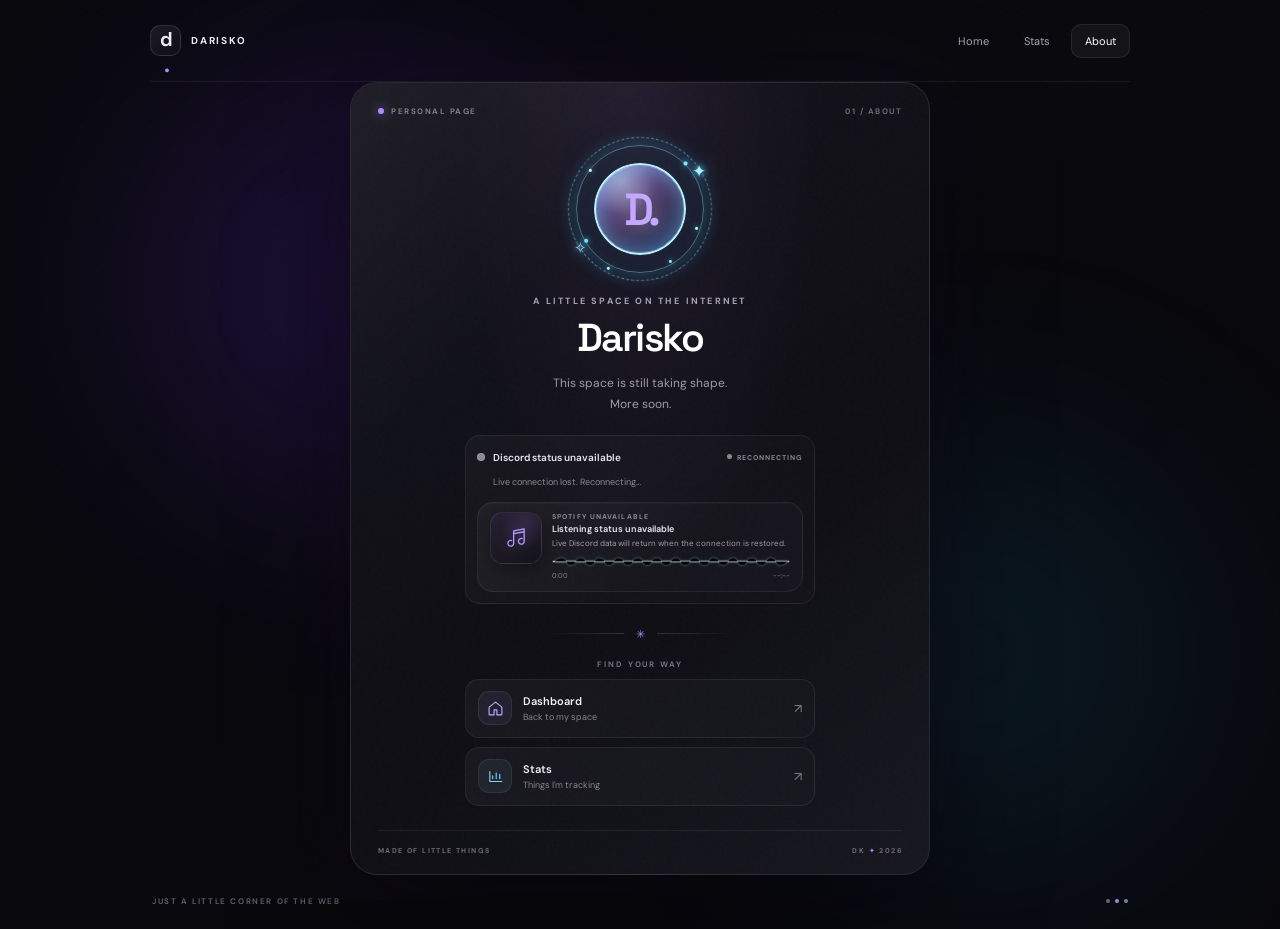
==== about.html @ c074e168 "Restyle Spotify player card" ====
<!doctype html>
<html lang="en">
  <head>
    <meta charset="UTF-8" />
    <meta name="viewport" content="width=device-width, initial-scale=1.0" />
    <meta name="theme-color" content="#09090d" />
    <meta name="description" content="A personal page for Darisko." />
    <title>About — Darisko</title>
    <link rel="preconnect" href="https://fonts.googleapis.com" />
    <link rel="preconnect" href="https://fonts.gstatic.com" crossorigin />
    <link href="https://fonts.googleapis.com/css2?family=DM+Sans:wght@400;500;600;700&family=Space+Grotesk:wght@400;500;600;700&display=swap" rel="stylesheet" />
    <link rel="stylesheet" href="about.css" />
    <script src="discord.js" defer></script>
  </head>
  <body class="about-body">
    <div class="ambient ambient-violet" aria-hidden="true"></div>
    <div class="ambient ambient-blue" aria-hidden="true"></div>
    <main class="profile-page">
      <header class="profile-nav">
        <a class="profile-brand" href="index.html" aria-label="Darisko home"><span class="brand-glyph">d<span>.</span></span><span>DARISKO</span></a>
        <nav aria-label="Main navigation">
          <a href="index.html">Home</a>
          <a href="stats.html">Stats</a>
          <a class="current" href="about.html" aria-current="page">About</a>
        </nav>
      </header>

      <section class="profile-card" aria-labelledby="profileName">
        <div class="card-grain" aria-hidden="true"></div>
        <div class="profile-orbit orbit-one" aria-hidden="true"></div>
        <div class="profile-orbit orbit-two" aria-hidden="true"></div>
        <div class="profile-topline"><span class="profile-label"><i></i> PERSONAL PAGE</span><span class="profile-index">01 / ABOUT</span></div>
        <div class="profile-center">
          <div class="avatar-wrap"><div class="avatar-halo" aria-hidden="true"></div><svg class="music-squiggle" id="musicSquiggle" viewBox="0 0 180 180" aria-hidden="true"><defs><linearGradient id="musicWaveGradient" x1="0" y1="0" x2="1" y2="1"><stop offset="0" stop-color="#91f6ff"/><stop offset=".48" stop-color="#c19aff"/><stop offset="1" stop-color="#7ce8ff"/></linearGradient></defs><path id="musicSquigglePath"/><text class="music-orbit-star" x="90" y="8" text-anchor="middle">✦</text></svg><div class="avatar" id="profileAvatar" role="img" aria-label="Darisko profile picture"><img class="avatar-image" id="discordAvatar" alt="" hidden /><span class="avatar-fallback" id="avatarFallback" aria-hidden="true">D<span>.</span></span></div><span class="avatar-star star-a" aria-hidden="true">✦</span><span class="avatar-star star-b" aria-hidden="true">✧</span></div>
          <p class="profile-kicker">A LITTLE SPACE ON THE INTERNET</p>
          <h1 id="profileName">Darisko</h1>
          <p class="profile-bio">This space is still taking shape.<br />More soon.</p>
          <section class="discord-presence" id="discordPresence" data-state="loading" aria-label="Discord presence" aria-busy="true">
            <div class="presence-heading">
              <span class="presence-state-dot" aria-hidden="true"></span>
              <span class="presence-status" id="discordStatus">Connecting to Discord</span>
              <span class="presence-live" id="discordLive">CONNECTING</span>
            </div>
            <p class="presence-hint"><span id="discordHint">Checking live presence</span> <a id="lanyardJoin" href="https://discord.gg/lanyard" target="_blank" rel="noopener noreferrer" hidden>Join Lanyard</a></p>
            <div class="activity-row" id="activityRow" hidden>
              <span class="activity-icon" aria-hidden="true"><svg viewBox="0 0 24 24"><path d="M8 5v14l11-7Z"/></svg></span>
              <span class="activity-copy"><small id="activityLabel">ACTIVITY</small><strong id="activityName"></strong><span id="activityDetails"></span></span>
            </div>
            <div class="spotify-row" id="spotifyRow" data-state="idle" aria-label="Spotify player" aria-live="polite">
              <div class="spotify-artwork">
                <img class="spotify-art" id="spotifyArt" alt="" hidden />
                <span class="spotify-art-placeholder" id="spotifyPlaceholder" aria-hidden="true"><svg viewBox="0 0 24 24"><path d="M9 18V5l11-2v13M9 18a3 3 0 1 1-2-2.83M20 16a3 3 0 1 1-2-2.83M9 8l11-2"/></svg></span>
              </div>
              <span class="spotify-copy"><small id="spotifyEyebrow">SPOTIFY</small><strong id="spotifySong">Nothing playing</strong><span id="spotifyArtist">Your current track will appear here.</span><span class="spotify-progress" id="spotifyProgress" hidden><svg class="spotify-wave" id="spotifyProgressTrack" viewBox="0 0 300 14" preserveAspectRatio="none" role="progressbar" aria-label="Spotify track progress" aria-valuemin="0" aria-valuemax="100" aria-valuenow="0"><path class="wave-track" d="M1 7H299"/><path class="wave-fill" id="spotifyProgressFill" pathLength="100" d="M1 7 C6 7 6 3.4 12 3.4 S18 10.6 24 10.6 S30 3.4 36 3.4 S42 10.6 48 10.6 S54 3.4 60 3.4 S66 10.6 72 10.6 S78 3.4 84 3.4 S90 10.6 96 10.6 S102 3.4 108 3.4 S114 10.6 120 10.6 S126 3.4 132 3.4 S138 10.6 144 10.6 S150 3.4 156 3.4 S162 10.6 168 10.6 S174 3.4 180 3.4 S186 10.6 192 10.6 S198 3.4 204 3.4 S210 10.6 216 10.6 S222 3.4 228 3.4 S234 10.6 240 10.6 S246 3.4 252 3.4 S258 10.6 264 10.6 S270 3.4 276 3.4 S282 10.6 288 10.6 S294 7 299 7"/></svg><span class="spotify-times"><span id="spotifyElapsed">0:00</span><span id="spotifyDuration">--:--</span></span></span></span>
              <a class="spotify-open" id="spotifyOpen" href="https://open.spotify.com" target="_blank" rel="noopener noreferrer" hidden><span>Open in Spotify</span><b aria-hidden="true">↗</b></a>
            </div>
          </section>
          <div class="profile-divider"><span></span><i>✳</i><span></span></div>
          <p class="links-label">FIND YOUR WAY</p>
          <div class="profile-links">
            <a class="profile-link" href="index.html"><span class="link-icon home-link-icon" aria-hidden="true"><svg viewBox="0 0 24 24"><path d="m3 10 9-7 9 7v10a1 1 0 0 1-1 1h-6v-7h-4v7H4a1 1 0 0 1-1-1Z"/></svg></span><span><strong>Dashboard</strong><small>Back to my space</small></span><b aria-hidden="true">↗</b></a>
            <a class="profile-link" href="stats.html"><span class="link-icon stats-link-icon" aria-hidden="true"><svg viewBox="0 0 24 24"><path d="M4 19V5m0 14h17M8 15v-4m5 4V7m5 8V9"/></svg></span><span><strong>Stats</strong><small>Things I'm tracking</small></span><b aria-hidden="true">↗</b></a>
          </div>
        </div>
        <div class="profile-bottomline"><span>MADE OF LITTLE THINGS</span><span>DK <i>✦</i> 2026</span></div>
      </section>

      <footer class="profile-footer"><span>JUST A LITTLE CORNER OF THE WEB</span><span class="footer-dots"><i></i><i></i><i></i></span></footer>
    </main>
  </body>
</html>
---- about.css ----
:root{font-family:"DM Sans",sans-serif;color:#f4f2f8;background:#09090d;font-synthesis:none;text-rendering:optimizeLegibility;--muted:#9994a4;--line:#ffffff17;--violet:#a98aff;--blue:#73c5ff}
*{box-sizing:border-box}html{min-width:320px;min-height:100%;scroll-behavior:smooth}body{min-height:100vh;margin:0;overflow-x:hidden;background:#09090d;color:#f4f2f8;-webkit-font-smoothing:antialiased}body:before{position:fixed;inset:0;z-index:0;background-image:radial-gradient(#ffffff0c .7px,transparent .7px);background-size:23px 23px;content:"";pointer-events:none;mask-image:linear-gradient(to bottom,#000 0%,#0009 55%,transparent 100%)}body:after{position:fixed;inset:0;z-index:0;background:linear-gradient(120deg,transparent 15%,#ffffff03 50%,transparent 85%);content:"";pointer-events:none}a{color:inherit;text-decoration:none}a:focus-visible{outline:2px solid #b79cff;outline-offset:4px;border-radius:9px}.ambient{position:fixed;z-index:0;width:440px;height:440px;border-radius:50%;filter:blur(115px);opacity:.18;pointer-events:none}.ambient-violet{top:7%;left:calc(50% - 500px);background:#7a3aff}.ambient-blue{right:calc(50% - 560px);bottom:3%;background:#1b82b6;opacity:.13}.profile-page{position:relative;z-index:1;width:min(100% - 44px,980px);min-height:100vh;margin:0 auto;display:flex;flex-direction:column}.profile-nav{height:82px;display:flex;align-items:center;justify-content:space-between;border-bottom:1px solid #ffffff10}.profile-brand{display:flex;align-items:center;gap:10px;color:#eceaf2;font-size:10px;font-weight:700;letter-spacing:1.8px}.brand-glyph{display:grid;place-items:center;width:31px;height:31px;border:1px solid #ffffff20;border-radius:10px;background:linear-gradient(145deg,#ffffff14,#ffffff04);font:700 20px "Space Grotesk",sans-serif;letter-spacing:-2px}.brand-glyph span{color:#b28bff}.profile-nav nav{display:flex;align-items:center;gap:7px}.profile-nav nav a{padding:9px 13px;border:1px solid transparent;border-radius:10px;color:#aaa5b2;font-size:11px;transition:color .18s,background .18s,border-color .18s}.profile-nav nav a:hover{color:white;background:#ffffff0a}.profile-nav nav a.current{border-color:#ffffff15;background:#ffffff0b;color:#fff}.profile-card{position:relative;isolation:isolate;width:min(100%,580px);min-height:636px;margin:auto;padding:23px 27px 19px;overflow:hidden;border:1px solid #ffffff1c;border-radius:27px;background:radial-gradient(ellipse at 50% 5%,#6b4b9727,transparent 43%),linear-gradient(145deg,#14131bfa,#0e0e14f7 58%,#12131afa);box-shadow:0 30px 110px #0009,0 0 90px #653c971b;backdrop-filter:blur(18px)}.profile-card:before{position:absolute;z-index:-1;inset:0;border-radius:inherit;background:linear-gradient(135deg,#ffffff0c,transparent 28%,transparent 65%,#ffffff05);content:"";pointer-events:none}.card-grain{position:absolute;z-index:-1;inset:0;opacity:.09;background-image:url("data:image/svg+xml,%3Csvg viewBox='0 0 180 180' xmlns='http://www.w3.org/2000/svg'%3E%3Cfilter id='n'%3E%3CfeTurbulence type='fractalNoise' baseFrequency='.9' numOctaves='3' stitchTiles='stitch'/%3E%3C/filter%3E%3Crect width='100%25' height='100%25' filter='url(%23n)' opacity='.27'/%3E%3C/svg%3E");pointer-events:none}.profile-topline,.profile-bottomline{display:flex;align-items:center;justify-content:space-between;color:#827d8a;font-size:8px;font-weight:700;letter-spacing:1.5px}.profile-label{display:flex;align-items:center;gap:7px}.profile-label i{width:6px;height:6px;border-radius:50%;background:#ad8bff;box-shadow:0 0 12px #a47cff}.profile-index{color:#6d6875}.profile-center{position:relative;z-index:1;width:min(100%,350px);margin:32px auto 24px;text-align:center}.avatar-wrap{position:relative;width:122px;height:122px;margin:0 auto 25px;display:grid;place-items:center}.avatar-halo{position:absolute;inset:0;border:1px solid #ad8bff32;border-radius:39px;transform:rotate(45deg);box-shadow:0 0 38px #9b66ff22,inset 0 0 24px #9b66ff12;animation:halo-turn 24s linear infinite}.avatar{position:relative;display:grid;place-items:center;width:92px;height:92px;border:1px solid #ffffff2a;border-radius:30px;background:radial-gradient(circle at 28% 20%,#ffffff31,transparent 33%),linear-gradient(145deg,#8763bf,#45375f 57%,#1a354b);box-shadow:0 15px 42px #0008,inset 0 1px 0 #ffffff38;font:600 45px "Space Grotesk",sans-serif;letter-spacing:-5px;text-shadow:0 2px 22px #ffffff50;transform:rotate(-3deg)}.avatar span{color:#c4a8ff}.avatar-star{position:absolute;color:#c5a8ff;text-shadow:0 0 13px #aa80ff;animation:float 4s ease-in-out infinite}.star-a{top:15px;right:-8px;font-size:17px}.star-b{bottom:14px;left:-5px;color:#80cfff;font-size:15px;animation-delay:-2s}.profile-kicker{margin:0 0 9px;color:#aaa2b6;font-size:9px;font-weight:700;letter-spacing:2.2px}.profile-center h1{margin:0;color:#fff;font:600 39px/1.15 "Space Grotesk",sans-serif;letter-spacing:-1.8px}.profile-bio{margin:12px 0 0;color:#9f99a8;font-size:12px;line-height:1.8}.profile-divider{display:flex;align-items:center;justify-content:center;gap:12px;margin:23px 0 18px;color:#ad8aff}.profile-divider span{width:77px;height:1px;background:linear-gradient(90deg,transparent,#ffffff25)}.profile-divider span:last-child{transform:rotate(180deg)}.profile-divider i{font-size:11px;font-style:normal}.links-label{margin:0 0 10px;color:#77717e;font-size:8px;font-weight:700;letter-spacing:1.9px}.profile-links{display:grid;gap:9px;text-align:left}.profile-link{min-height:59px;display:flex;align-items:center;gap:11px;padding:9px 12px;border:1px solid #ffffff12;border-radius:14px;background:linear-gradient(100deg,#ffffff0a,#ffffff04);transition:transform .18s,border-color .18s,background .18s}.profile-link:hover{transform:translateY(-2px);border-color:#b898ff50;background:linear-gradient(100deg,#a178ff17,#7ac5ff0b)}.link-icon{display:grid;place-items:center;width:34px;height:34px;border:1px solid #ffffff12;border-radius:11px;background:#a688fa14;color:#c3a9ff}.link-icon svg{width:17px;height:17px;fill:none;stroke:currentColor;stroke-width:1.6;stroke-linecap:round;stroke-linejoin:round}.stats-link-icon{background:#80caff12;color:#8bd0ff}.profile-link>span:nth-child(2){display:grid;gap:3px;flex:1}.profile-link strong{font-size:11px;font-weight:600;color:#f2eff7}.profile-link small{color:#888391;font-size:9px}.profile-link b{color:#827b90;font-size:13px;font-weight:400}.profile-bottomline{padding-top:15px;border-top:1px solid #ffffff10;color:#716b79;font-size:7px;letter-spacing:1.4px}.profile-bottomline i{color:#ab88f4;font-style:normal}.profile-footer{display:flex;align-items:center;justify-content:space-between;margin-top:auto;padding:21px 2px 23px;color:#66616e;font-size:8px;font-weight:600;letter-spacing:1.6px}.footer-dots{display:flex;gap:5px}.footer-dots i{width:4px;height:4px;border-radius:50%;background:#6d6676}.footer-dots i:nth-child(2){background:#a586dc}.footer-dots i:nth-child(3){background:#638eac}@keyframes halo-turn{to{transform:rotate(405deg)}}@keyframes float{0%,100%{transform:translateY(0)}50%{transform:translateY(-5px)}}
@media(max-width:600px){.profile-page{width:calc(100% - 28px)}.profile-nav{height:68px}.profile-nav nav{gap:1px}.profile-nav nav a{padding:8px 9px;font-size:10px}.profile-brand{gap:7px;font-size:9px;letter-spacing:1.2px}.brand-glyph{width:28px;height:28px}.profile-card{min-height:600px;margin:32px auto;padding:18px 17px 16px;border-radius:23px}.profile-center{margin-top:37px}.avatar-wrap{width:110px;height:110px}.avatar{width:82px;height:82px;border-radius:27px;font-size:40px}.profile-center h1{font-size:35px}.profile-footer{font-size:7px;letter-spacing:1.2px}}
@media(max-width:360px){.profile-nav nav a{padding:8px 7px;font-size:9px}.profile-brand{font-size:8px;letter-spacing:1px}.profile-card{padding-right:13px;padding-left:13px}.profile-index{font-size:7px}.profile-topline{font-size:7px}}
@media(prefers-reduced-motion:reduce){*,*::before,*::after{animation:none!important;scroll-behavior:auto!important;transition:none!important}}

/* Media3-inspired Spotify now-playing surface */
.spotify-row{align-items:center;gap:12px;margin-top:2px;padding:12px;border:1px solid #ffffff12;border-radius:16px;background:linear-gradient(125deg,#ffffff0b,#ffffff04 62%,#a882ff09);box-shadow:inset 0 1px #ffffff08;transition:border-color .25s,background .25s}
.spotify-row[data-state="playing"]{border-color:#9beaff30;background:linear-gradient(125deg,#72dfff0c,#ffffff05 48%,#a882ff12)}
.spotify-artwork{position:relative;width:52px;height:52px;flex:0 0 auto;overflow:hidden;border:1px solid #ffffff19;border-radius:13px;background:linear-gradient(145deg,#292233,#15131b);box-shadow:0 5px 16px #0005}
.spotify-art{display:block;width:100%;height:100%;margin:0;border:0;border-radius:inherit;background:transparent;object-fit:cover}
.spotify-art-placeholder{position:absolute;inset:0;display:grid;place-items:center;color:#b99aff;background:radial-gradient(circle at 70% 18%,#8d62c52c,transparent 48%),linear-gradient(145deg,#252033,#14131a)}
.spotify-art-placeholder svg{width:23px;height:23px;fill:none;stroke:currentColor;stroke-width:1.35;stroke-linecap:round;stroke-linejoin:round;filter:drop-shadow(0 0 7px #a783ff62)}
.spotify-art-placeholder[hidden],.spotify-art[hidden],.spotify-progress[hidden]{display:none}
.spotify-copy{align-self:center;gap:4px}
.spotify-copy small{color:#a994cf;font-size:7px;letter-spacing:1.35px}
.spotify-row[data-state="playing"] .spotify-copy small{color:#87dfc0}
.spotify-copy strong{font-size:11px;line-height:1.25}
.spotify-copy>#spotifyArtist{font-size:9px;line-height:1.35}
.spotify-copy>.spotify-progress{display:grid;gap:4px;margin-top:5px}
.spotify-progress .spotify-wave{width:100%;height:13px}
.spotify-open{width:auto;height:30px;display:flex;align-items:center;justify-content:center;gap:8px;margin:0;padding:0 10px;border:1px solid #ffffff16;border-radius:999px;background:#ffffff08;color:#d7c7ff;font-size:8px;font-weight:600;white-space:nowrap}
.spotify-open b{font-size:12px;font-weight:400}
.spotify-open:hover{border-color:#b99aff55;background:#a783ff19}
.spotify-open[hidden]{display:none}
@media(max-width:600px){.spotify-row{gap:9px;padding:10px}.spotify-artwork{width:46px;height:46px}.spotify-open{gap:5px;padding:0 8px;font-size:7px}}
@media(max-width:360px){.spotify-open span{display:none}.spotify-open{width:28px;padding:0}}

.discord-presence{width:100%;display:grid;gap:9px;margin:19px auto 0;padding:11px;border:1px solid #ffffff13;border-radius:15px;background:linear-gradient(120deg,#ffffff08,#ffffff03);text-align:left}.presence-heading{min-height:20px;display:flex;align-items:center;gap:8px}.presence-state-dot{width:8px;height:8px;flex:0 0 auto;border:1px solid #ffffff22;border-radius:50%;background:#77717e;box-shadow:0 0 10px #77717e55}.presence-status{color:#e9e5ef;font-size:10px;font-weight:600}.presence-live{margin-left:auto;color:#8d8697;font-size:7px;font-weight:700;letter-spacing:1px}.presence-live:before{display:inline-block;width:5px;height:5px;margin:0 5px 1px 0;border-radius:50%;background:currentColor;content:""}.discord-presence[data-state="online"] .presence-state-dot{background:#5ddb9a;box-shadow:0 0 11px #4cdb8a88}.discord-presence[data-state="idle"] .presence-state-dot{background:#f3c96b;box-shadow:0 0 11px #f3c96b77}.discord-presence[data-state="dnd"] .presence-state-dot{background:#ed727c;box-shadow:0 0 11px #ed727c77}.discord-presence[data-state="offline"] .presence-state-dot{background:#73717c;box-shadow:none}.discord-presence[data-state="unavailable"] .presence-state-dot{background:#8e8798;box-shadow:none}.discord-presence[data-state="live"] .presence-live{color:#6bdca2}.presence-hint{margin:0 0 1px 16px;color:#8e8997;font-size:9px;line-height:1.5}.activity-row,.spotify-row{min-width:0;display:flex;align-items:center;gap:10px;padding-top:9px;border-top:1px solid #ffffff10}.activity-icon{width:29px;height:29px;display:grid;place-items:center;flex:0 0 auto;border:1px solid #a88bff26;border-radius:10px;background:#9a76e51a;color:#c3aaff}.activity-icon svg{width:15px;height:15px;fill:currentColor}.activity-copy,.spotify-copy{min-width:0;display:grid;gap:3px;flex:1}.activity-copy small,.spotify-copy small{color:#8e8798;font-size:7px;font-weight:700;letter-spacing:1.1px}.activity-copy strong,.spotify-copy strong{overflow:hidden;color:#eeeaf4;font-size:9px;font-weight:600;text-overflow:ellipsis;white-space:nowrap}.activity-copy>span:last-child,.spotify-copy>span:last-child{overflow:hidden;color:#a19bab;font-size:8px;text-overflow:ellipsis;white-space:nowrap}.spotify-art{width:37px;height:37px;flex:0 0 auto;border:1px solid #ffffff16;border-radius:8px;background:#292530;object-fit:cover}.spotify-open{display:grid;place-items:center;width:25px;height:25px;flex:0 0 auto;border:1px solid #75d39e30;border-radius:50%;color:#8be0ae;font-size:13px;transition:background .16s}.spotify-open:hover{background:#73d49d1c}.spotify-open[hidden],.activity-row[hidden],.spotify-row[hidden],.presence-hint[hidden]{display:none}
@media(max-width:600px){.discord-presence{margin-top:16px;padding:10px}.presence-status{font-size:9px}.spotify-art{width:34px;height:34px}}
.presence-live.is-live{color:#6bdca2}.presence-hint a{color:#c3aaff;text-decoration:underline;text-underline-offset:2px}
.avatar{position:relative}.avatar-image{position:absolute;inset:0;width:100%;height:100%;border:0;border-radius:inherit;object-fit:cover;transform:rotate(3deg)}.avatar-image[hidden],.avatar-fallback[hidden]{display:none}.avatar-fallback{position:relative;z-index:1;pointer-events:none}
.avatar-halo{border-radius:50%;transform:none;animation:halo-turn 24s linear infinite}.avatar-halo:after{position:absolute;inset:-5px;border:1px solid #73c5ff20;border-top-color:#8fcfffad;border-radius:50%;content:"";transform:rotate(-35deg)}.avatar{border-radius:50%;transform:none}.avatar:after{position:absolute;inset:0;border:1px solid #ffffff35;border-radius:inherit;background:linear-gradient(140deg,#ffffff22,transparent 42%,#8d64ff16);box-shadow:inset 0 0 22px #ffffff0b;content:"";pointer-events:none}.avatar-image{border-radius:50%;transform:none}
.avatar-wrap{filter:drop-shadow(0 0 18px #35c8ff25)}.avatar-halo{inset:-3px;border-color:#9beaff66;box-shadow:0 0 21px #35c8ff40,inset 0 0 18px #4dbfff17}.avatar-halo:after{inset:-9px;border:1px dashed #83e8ff88;filter:drop-shadow(0 0 4px #5bdfff8c)}.avatar{overflow:hidden;clip-path:circle(50% at 50% 50%);border:2px solid #b8f1ff;box-shadow:0 0 0 3px #4dbdff2a,0 0 20px #38caff94,0 0 43px #714bff66,inset 0 0 20px #51d3ff55}.avatar:after{background:radial-gradient(circle at 30% 18%,#d4fbff45,transparent 38%),linear-gradient(145deg,#8aeaff13,transparent 55%,#7755ff21);box-shadow:inset 0 0 17px #71dcff27}.avatar-image{clip-path:circle(50% at 50% 50%);filter:saturate(1.12) contrast(1.08)}.avatar-wrap:before{position:absolute;inset:-8px;z-index:3;border-radius:50%;background:radial-gradient(circle at 14% 22%,#d9fbff 0 1px,transparent 2px),radial-gradient(circle at 83% 17%,#81eaff 0 1.5px,transparent 2.5px),radial-gradient(circle at 91% 64%,#c2f6ff 0 1px,transparent 2px),radial-gradient(circle at 11% 73%,#72ddff 0 1.5px,transparent 2.5px),radial-gradient(circle at 27% 93%,#b6f2ff 0 1px,transparent 2px),radial-gradient(circle at 72% 88%,#8be8ff 0 1px,transparent 2px);content:"";filter:drop-shadow(0 0 3px #5ee2ff);pointer-events:none;animation:ice-particles 4s ease-in-out infinite}.avatar-star{color:#a8f1ff;text-shadow:0 0 7px #72e6ff,0 0 18px #5a9dff;animation:float 3.2s ease-in-out infinite}.star-a{top:12px;right:-5px}.star-b{bottom:12px;left:-5px;color:#a9d9ff}@keyframes ice-particles{0%,100%{opacity:.65;transform:scale(.98) rotate(0)}50%{opacity:1;transform:scale(1.025) rotate(4deg)}}
.avatar-star{z-index:4}
.music-squiggle{position:absolute;inset:-19px;z-index:2;width:calc(100% + 38px);height:calc(100% + 38px);overflow:visible;opacity:0;visibility:hidden;pointer-events:none;transform-origin:50% 50%;filter:drop-shadow(0 0 5px #66deff85)}.music-squiggle path{fill:none;stroke:url(#musicWaveGradient);stroke-width:1.55;stroke-linecap:round;stroke-linejoin:round;vector-effect:non-scaling-stroke}.music-orbit-star{fill:#f0deff;font:14px "DM Sans",sans-serif;filter:drop-shadow(0 0 4px #fff) drop-shadow(0 0 8px #7be8ff)}.avatar-wrap.is-listening .music-squiggle{opacity:1;visibility:visible;animation:music-ring-rotate 16s linear infinite}.spotify-wave{position:static;display:block;width:100%;height:14px;overflow:visible;border-radius:0;background:transparent}.spotify-wave .wave-track{stroke:#d0c8d6;stroke-width:1.6}.spotify-wave .wave-fill{stroke:url(#musicWaveGradient);stroke-width:2.4;stroke-dasharray:0 100;filter:drop-shadow(0 0 2px #8deaff8c);transition:stroke-dasharray .8s linear}.spotify-wave.indeterminate .wave-fill{stroke-dasharray:22 100!important;animation:wave-drift 1.5s ease-in-out infinite alternate}.spotify-times{font-size:7px}@keyframes music-ring-rotate{to{transform:rotate(360deg)}}@keyframes wave-drift{from{stroke-dashoffset:0}to{stroke-dashoffset:-28}}
.music-squircle{position:absolute;inset:-15px;z-index:2;border:1px solid #9beaff90;border-top-color:#e2b5ff;border-right-color:#6ce7ff;border-radius:40% 60% 46% 54% / 54% 42% 58% 46%;opacity:0;visibility:hidden;box-shadow:0 0 12px #61dfff54,inset 0 0 12px #6edcff23;pointer-events:none}.music-squircle:after{position:absolute;inset:-7px;border:1px dashed #75e7ff58;border-radius:47% 53% 41% 59% / 58% 44% 56% 42%;content:""}.music-squircle>span{position:absolute;top:-9px;left:50%;color:#e4ceff;font-size:17px;text-shadow:0 0 6px #fff,0 0 17px #7ce7ff;transform:translateX(-50%)}.avatar-wrap.is-listening .music-squircle{opacity:1;visibility:visible;animation:squircle-spin 12s linear infinite,squircle-morph 5s ease-in-out infinite alternate}.spotify-copy>#spotifyArtist{overflow:hidden;color:#a19bab;font-size:8px;text-overflow:ellipsis;white-space:nowrap}.spotify-copy>.spotify-progress{min-width:0;display:grid;gap:4px;margin-top:3px;overflow:visible;color:inherit;font-size:inherit;text-overflow:clip;white-space:normal}.spotify-progress-track{position:relative;width:100%;height:3px;overflow:hidden;border-radius:999px;background:#ffffff20}.spotify-progress-track>span{display:block;width:0;height:100%;border-radius:inherit;background:linear-gradient(90deg,#62e0cf,#a88aff 54%,#76e5ff);box-shadow:0 0 8px #6edfffbd;transition:width .8s linear}.spotify-progress-track.indeterminate>span{animation:progress-shimmer 1.2s ease-in-out infinite alternate}.spotify-times{display:flex;justify-content:space-between;color:#898391;font-size:7px;font-variant-numeric:tabular-nums;line-height:1}.spotify-row{align-items:flex-start}.spotify-open{margin-top:6px}.spotify-art{margin-top:1px}@keyframes squircle-spin{to{transform:rotate(360deg)}}@keyframes squircle-morph{0%,100%{border-radius:40% 60% 46% 54% / 54% 42% 58% 46%}50%{border-radius:52% 48% 57% 43% / 43% 57% 43% 57%}}@keyframes progress-shimmer{from{transform:translateX(-62%);opacity:.58}to{transform:translateX(62%);opacity:1}}
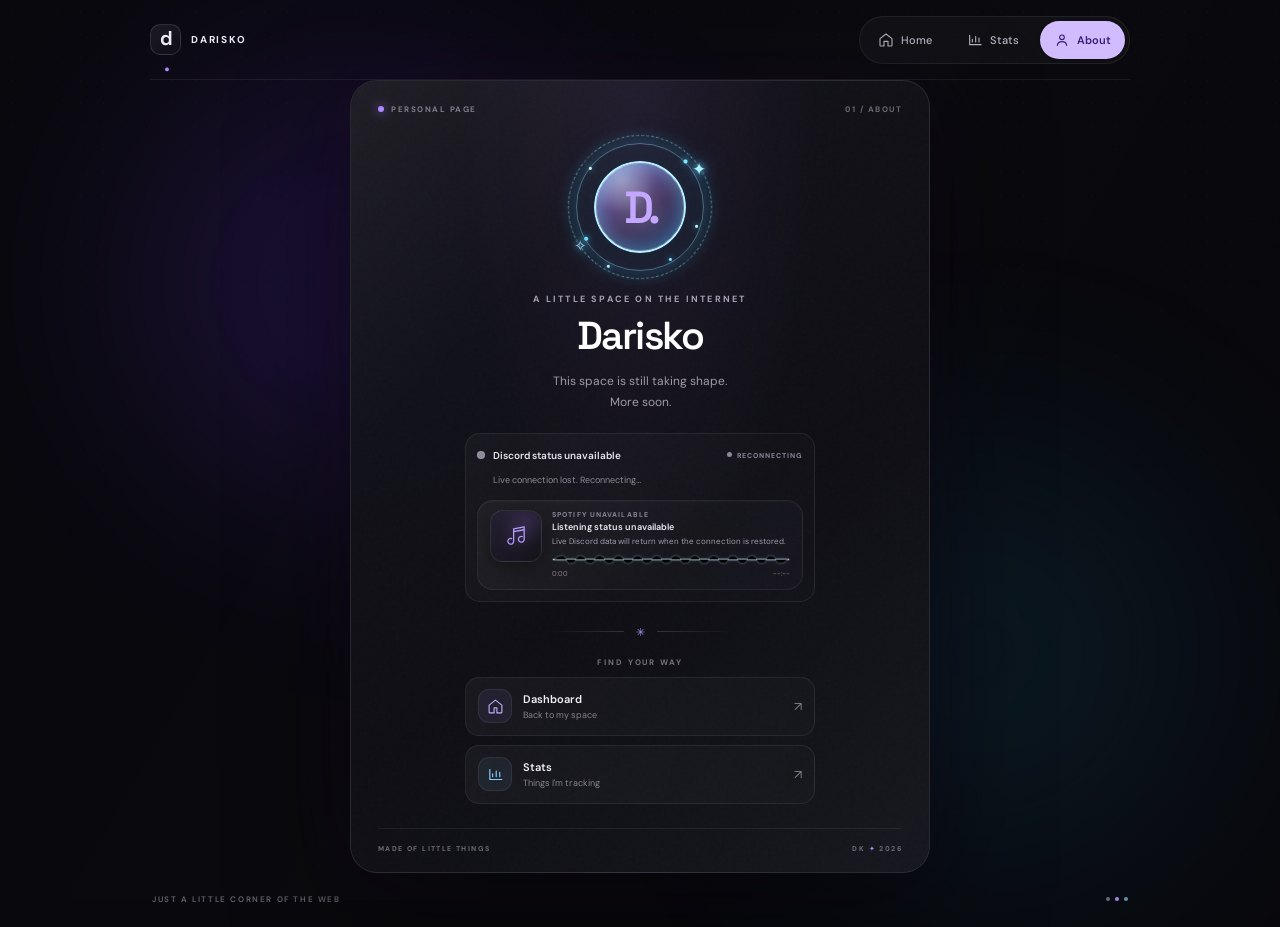
==== commit eaddb28f: "Redesign site navigation in Material 3" ====
--- a/about.html
+++ b/about.html
@@ -18,10 +18,10 @@
     <main class="profile-page">
       <header class="profile-nav">
         <a class="profile-brand" href="index.html" aria-label="Darisko home"><span class="brand-glyph">d<span>.</span></span><span>DARISKO</span></a>
-        <nav aria-label="Main navigation">
-          <a href="index.html">Home</a>
-          <a href="stats.html">Stats</a>
-          <a class="current" href="about.html" aria-current="page">About</a>
+        <nav class="profile-menu" aria-label="Main navigation">
+          <a href="index.html"><svg viewBox="0 0 24 24" aria-hidden="true"><path d="m3 10 9-7 9 7v10a1 1 0 0 1-1 1h-5v-7H9v7H4a1 1 0 0 1-1-1z"/></svg><span>Home</span></a>
+          <a href="stats.html"><svg viewBox="0 0 24 24" aria-hidden="true"><path d="M4 19V5m0 14h17M8 15v-4m5 4V7m5 8V9"/></svg><span>Stats</span></a>
+          <a class="current" href="about.html" aria-current="page"><svg viewBox="0 0 24 24" aria-hidden="true"><circle cx="12" cy="8" r="3.5"/><path d="M5 20c.5-3.4 3.2-5.5 7-5.5s6.5 2.1 7 5.5"/></svg><span>About</span></a>
         </nav>
       </header>
 
--- a/about.css
+++ b/about.css
@@ -2,6 +2,17 @@
 *{box-sizing:border-box}html{min-width:320px;min-height:100%;scroll-behavior:smooth}body{min-height:100vh;margin:0;overflow-x:hidden;background:#09090d;color:#f4f2f8;-webkit-font-smoothing:antialiased}body:before{position:fixed;inset:0;z-index:0;background-image:radial-gradient(#ffffff0c .7px,transparent .7px);background-size:23px 23px;content:"";pointer-events:none;mask-image:linear-gradient(to bottom,#000 0%,#0009 55%,transparent 100%)}body:after{position:fixed;inset:0;z-index:0;background:linear-gradient(120deg,transparent 15%,#ffffff03 50%,transparent 85%);content:"";pointer-events:none}a{color:inherit;text-decoration:none}a:focus-visible{outline:2px solid #b79cff;outline-offset:4px;border-radius:9px}.ambient{position:fixed;z-index:0;width:440px;height:440px;border-radius:50%;filter:blur(115px);opacity:.18;pointer-events:none}.ambient-violet{top:7%;left:calc(50% - 500px);background:#7a3aff}.ambient-blue{right:calc(50% - 560px);bottom:3%;background:#1b82b6;opacity:.13}.profile-page{position:relative;z-index:1;width:min(100% - 44px,980px);min-height:100vh;margin:0 auto;display:flex;flex-direction:column}.profile-nav{height:82px;display:flex;align-items:center;justify-content:space-between;border-bottom:1px solid #ffffff10}.profile-brand{display:flex;align-items:center;gap:10px;color:#eceaf2;font-size:10px;font-weight:700;letter-spacing:1.8px}.brand-glyph{display:grid;place-items:center;width:31px;height:31px;border:1px solid #ffffff20;border-radius:10px;background:linear-gradient(145deg,#ffffff14,#ffffff04);font:700 20px "Space Grotesk",sans-serif;letter-spacing:-2px}.brand-glyph span{color:#b28bff}.profile-nav nav{display:flex;align-items:center;gap:7px}.profile-nav nav a{padding:9px 13px;border:1px solid transparent;border-radius:10px;color:#aaa5b2;font-size:11px;transition:color .18s,background .18s,border-color .18s}.profile-nav nav a:hover{color:white;background:#ffffff0a}.profile-nav nav a.current{border-color:#ffffff15;background:#ffffff0b;color:#fff}.profile-card{position:relative;isolation:isolate;width:min(100%,580px);min-height:636px;margin:auto;padding:23px 27px 19px;overflow:hidden;border:1px solid #ffffff1c;border-radius:27px;background:radial-gradient(ellipse at 50% 5%,#6b4b9727,transparent 43%),linear-gradient(145deg,#14131bfa,#0e0e14f7 58%,#12131afa);box-shadow:0 30px 110px #0009,0 0 90px #653c971b;backdrop-filter:blur(18px)}.profile-card:before{position:absolute;z-index:-1;inset:0;border-radius:inherit;background:linear-gradient(135deg,#ffffff0c,transparent 28%,transparent 65%,#ffffff05);content:"";pointer-events:none}.card-grain{position:absolute;z-index:-1;inset:0;opacity:.09;background-image:url("data:image/svg+xml,%3Csvg viewBox='0 0 180 180' xmlns='http://www.w3.org/2000/svg'%3E%3Cfilter id='n'%3E%3CfeTurbulence type='fractalNoise' baseFrequency='.9' numOctaves='3' stitchTiles='stitch'/%3E%3C/filter%3E%3Crect width='100%25' height='100%25' filter='url(%23n)' opacity='.27'/%3E%3C/svg%3E");pointer-events:none}.profile-topline,.profile-bottomline{display:flex;align-items:center;justify-content:space-between;color:#827d8a;font-size:8px;font-weight:700;letter-spacing:1.5px}.profile-label{display:flex;align-items:center;gap:7px}.profile-label i{width:6px;height:6px;border-radius:50%;background:#ad8bff;box-shadow:0 0 12px #a47cff}.profile-index{color:#6d6875}.profile-center{position:relative;z-index:1;width:min(100%,350px);margin:32px auto 24px;text-align:center}.avatar-wrap{position:relative;width:122px;height:122px;margin:0 auto 25px;display:grid;place-items:center}.avatar-halo{position:absolute;inset:0;border:1px solid #ad8bff32;border-radius:39px;transform:rotate(45deg);box-shadow:0 0 38px #9b66ff22,inset 0 0 24px #9b66ff12;animation:halo-turn 24s linear infinite}.avatar{position:relative;display:grid;place-items:center;width:92px;height:92px;border:1px solid #ffffff2a;border-radius:30px;background:radial-gradient(circle at 28% 20%,#ffffff31,transparent 33%),linear-gradient(145deg,#8763bf,#45375f 57%,#1a354b);box-shadow:0 15px 42px #0008,inset 0 1px 0 #ffffff38;font:600 45px "Space Grotesk",sans-serif;letter-spacing:-5px;text-shadow:0 2px 22px #ffffff50;transform:rotate(-3deg)}.avatar span{color:#c4a8ff}.avatar-star{position:absolute;color:#c5a8ff;text-shadow:0 0 13px #aa80ff;animation:float 4s ease-in-out infinite}.star-a{top:15px;right:-8px;font-size:17px}.star-b{bottom:14px;left:-5px;color:#80cfff;font-size:15px;animation-delay:-2s}.profile-kicker{margin:0 0 9px;color:#aaa2b6;font-size:9px;font-weight:700;letter-spacing:2.2px}.profile-center h1{margin:0;color:#fff;font:600 39px/1.15 "Space Grotesk",sans-serif;letter-spacing:-1.8px}.profile-bio{margin:12px 0 0;color:#9f99a8;font-size:12px;line-height:1.8}.profile-divider{display:flex;align-items:center;justify-content:center;gap:12px;margin:23px 0 18px;color:#ad8aff}.profile-divider span{width:77px;height:1px;background:linear-gradient(90deg,transparent,#ffffff25)}.profile-divider span:last-child{transform:rotate(180deg)}.profile-divider i{font-size:11px;font-style:normal}.links-label{margin:0 0 10px;color:#77717e;font-size:8px;font-weight:700;letter-spacing:1.9px}.profile-links{display:grid;gap:9px;text-align:left}.profile-link{min-height:59px;display:flex;align-items:center;gap:11px;padding:9px 12px;border:1px solid #ffffff12;border-radius:14px;background:linear-gradient(100deg,#ffffff0a,#ffffff04);transition:transform .18s,border-color .18s,background .18s}.profile-link:hover{transform:translateY(-2px);border-color:#b898ff50;background:linear-gradient(100deg,#a178ff17,#7ac5ff0b)}.link-icon{display:grid;place-items:center;width:34px;height:34px;border:1px solid #ffffff12;border-radius:11px;background:#a688fa14;color:#c3a9ff}.link-icon svg{width:17px;height:17px;fill:none;stroke:currentColor;stroke-width:1.6;stroke-linecap:round;stroke-linejoin:round}.stats-link-icon{background:#80caff12;color:#8bd0ff}.profile-link>span:nth-child(2){display:grid;gap:3px;flex:1}.profile-link strong{font-size:11px;font-weight:600;color:#f2eff7}.profile-link small{color:#888391;font-size:9px}.profile-link b{color:#827b90;font-size:13px;font-weight:400}.profile-bottomline{padding-top:15px;border-top:1px solid #ffffff10;color:#716b79;font-size:7px;letter-spacing:1.4px}.profile-bottomline i{color:#ab88f4;font-style:normal}.profile-footer{display:flex;align-items:center;justify-content:space-between;margin-top:auto;padding:21px 2px 23px;color:#66616e;font-size:8px;font-weight:600;letter-spacing:1.6px}.footer-dots{display:flex;gap:5px}.footer-dots i{width:4px;height:4px;border-radius:50%;background:#6d6676}.footer-dots i:nth-child(2){background:#a586dc}.footer-dots i:nth-child(3){background:#638eac}@keyframes halo-turn{to{transform:rotate(405deg)}}@keyframes float{0%,100%{transform:translateY(0)}50%{transform:translateY(-5px)}}
 @media(max-width:600px){.profile-page{width:calc(100% - 28px)}.profile-nav{height:68px}.profile-nav nav{gap:1px}.profile-nav nav a{padding:8px 9px;font-size:10px}.profile-brand{gap:7px;font-size:9px;letter-spacing:1.2px}.brand-glyph{width:28px;height:28px}.profile-card{min-height:600px;margin:32px auto;padding:18px 17px 16px;border-radius:23px}.profile-center{margin-top:37px}.avatar-wrap{width:110px;height:110px}.avatar{width:82px;height:82px;border-radius:27px;font-size:40px}.profile-center h1{font-size:35px}.profile-footer{font-size:7px;letter-spacing:1.2px}}
 @media(max-width:360px){.profile-nav nav a{padding:8px 7px;font-size:9px}.profile-brand{font-size:8px;letter-spacing:1px}.profile-card{padding-right:13px;padding-left:13px}.profile-index{font-size:7px}.profile-topline{font-size:7px}}
+
+/* Material 3 shared page navigation */
+.profile-nav{gap:18px;height:80px;border-color:#ffffff12}
+.profile-menu{display:flex;align-items:center;gap:4px;padding:4px;border:1px solid #ffffff12;border-radius:999px;background:#ffffff08}
+.profile-nav .profile-menu a{min-height:38px;display:flex;align-items:center;justify-content:center;gap:7px;padding:0 14px;border:0;border-radius:999px;color:#b7b1c0;font-size:11px;font-weight:500;transition:background .2s,color .2s,transform .2s}
+.profile-menu a svg{width:16px;height:16px;fill:none;stroke:currentColor;stroke-width:1.7;stroke-linecap:round;stroke-linejoin:round}
+.profile-nav .profile-menu a:hover{background:#ffffff0d;color:#fff}
+.profile-nav .profile-menu a:active{transform:scale(.97)}
+.profile-nav .profile-menu a.current{background:#d0bcff;color:#381e72;font-weight:600;box-shadow:0 1px 3px #0003}
+@media(max-width:600px){.profile-nav{height:auto;min-height:68px;flex-wrap:wrap;gap:10px;padding:10px 0}.profile-menu{order:3;width:100%;justify-content:center}.profile-nav .profile-menu a{min-height:35px;flex:1;max-width:140px;padding:0 9px;font-size:10px}}
+@media(max-width:360px){.profile-menu a svg{width:14px;height:14px}.profile-nav .profile-menu a{gap:5px;padding:0 6px}}
 @media(prefers-reduced-motion:reduce){*,*::before,*::after{animation:none!important;scroll-behavior:auto!important;transition:none!important}}
 
 /* Media3-inspired Spotify now-playing surface */
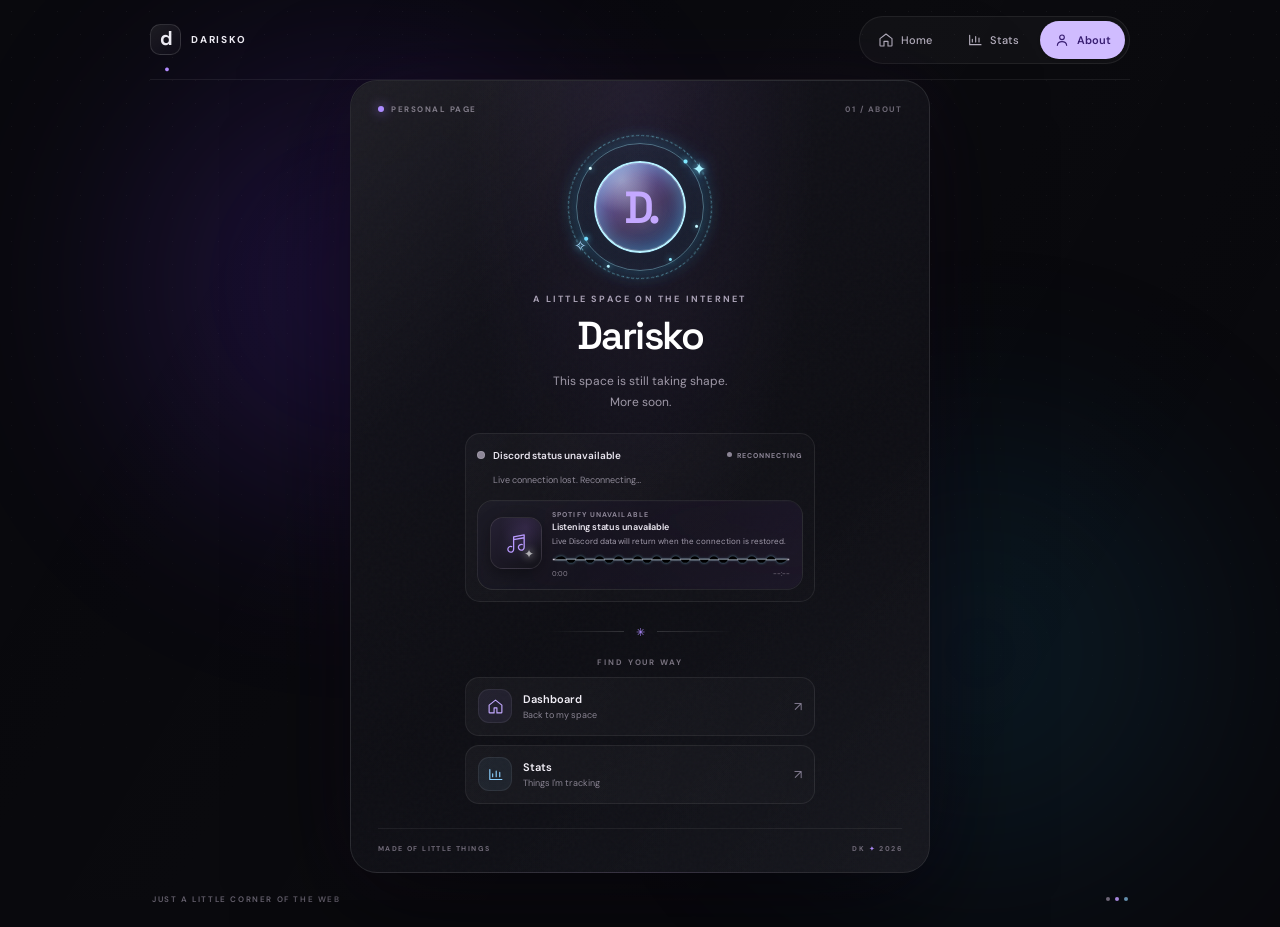
==== commit 05077467: "Redesign Spotify music panel" ====
--- a/about.html
+++ b/about.html
@@ -50,9 +50,10 @@
               <div class="spotify-artwork">
                 <img class="spotify-art" id="spotifyArt" alt="" hidden />
                 <span class="spotify-art-placeholder" id="spotifyPlaceholder" aria-hidden="true"><svg viewBox="0 0 24 24"><path d="M9 18V5l11-2v13M9 18a3 3 0 1 1-2-2.83M20 16a3 3 0 1 1-2-2.83M9 8l11-2"/></svg></span>
+                <span class="spotify-art-shine" aria-hidden="true">✦</span>
               </div>
-              <span class="spotify-copy"><small id="spotifyEyebrow">SPOTIFY</small><strong id="spotifySong">Nothing playing</strong><span id="spotifyArtist">Your current track will appear here.</span><span class="spotify-progress" id="spotifyProgress" hidden><svg class="spotify-wave" id="spotifyProgressTrack" viewBox="0 0 300 14" preserveAspectRatio="none" role="progressbar" aria-label="Spotify track progress" aria-valuemin="0" aria-valuemax="100" aria-valuenow="0"><path class="wave-track" d="M1 7H299"/><path class="wave-fill" id="spotifyProgressFill" pathLength="100" d="M1 7 C6 7 6 3.4 12 3.4 S18 10.6 24 10.6 S30 3.4 36 3.4 S42 10.6 48 10.6 S54 3.4 60 3.4 S66 10.6 72 10.6 S78 3.4 84 3.4 S90 10.6 96 10.6 S102 3.4 108 3.4 S114 10.6 120 10.6 S126 3.4 132 3.4 S138 10.6 144 10.6 S150 3.4 156 3.4 S162 10.6 168 10.6 S174 3.4 180 3.4 S186 10.6 192 10.6 S198 3.4 204 3.4 S210 10.6 216 10.6 S222 3.4 228 3.4 S234 10.6 240 10.6 S246 3.4 252 3.4 S258 10.6 264 10.6 S270 3.4 276 3.4 S282 10.6 288 10.6 S294 7 299 7"/></svg><span class="spotify-times"><span id="spotifyElapsed">0:00</span><span id="spotifyDuration">--:--</span></span></span></span>
-              <a class="spotify-open" id="spotifyOpen" href="https://open.spotify.com" target="_blank" rel="noopener noreferrer" hidden><span>Open in Spotify</span><b aria-hidden="true">↗</b></a>
+              <span class="spotify-copy"><small id="spotifyEyebrow">SPOTIFY · NOW PLAYING</small><strong id="spotifySong">Nothing playing</strong><span id="spotifyArtist">Your current track will appear here.</span><span id="spotifyAlbum" class="spotify-album" hidden></span><span class="spotify-progress" id="spotifyProgress" hidden><svg class="spotify-wave" id="spotifyProgressTrack" viewBox="0 0 300 14" preserveAspectRatio="none" role="progressbar" aria-label="Spotify track progress" aria-valuemin="0" aria-valuemax="100" aria-valuenow="0"><path class="wave-track" d="M1 7H299"/><path class="wave-fill" id="spotifyProgressFill" pathLength="100" d="M1 7 C6 7 6 3.4 12 3.4 S18 10.6 24 10.6 S30 3.4 36 3.4 S42 10.6 48 10.6 S54 3.4 60 3.4 S66 10.6 72 10.6 S78 3.4 84 3.4 S90 10.6 96 10.6 S102 3.4 108 3.4 S114 10.6 120 10.6 S126 3.4 132 3.4 S138 10.6 144 10.6 S150 3.4 156 3.4 S162 10.6 168 10.6 S174 3.4 180 3.4 S186 10.6 192 10.6 S198 3.4 204 3.4 S210 10.6 216 10.6 S222 3.4 228 3.4 S234 10.6 240 10.6 S246 3.4 252 3.4 S258 10.6 264 10.6 S270 3.4 276 3.4 S282 10.6 288 10.6 S294 7 299 7"/></svg><span class="spotify-times"><span id="spotifyElapsed">0:00</span><span id="spotifyDuration">--:--</span></span></span></span>
+              <a class="spotify-open" id="spotifyOpen" href="https://open.spotify.com" target="_blank" rel="noopener noreferrer" hidden><span>Listen on Spotify</span><b aria-hidden="true">↗</b></a>
             </div>
           </section>
           <div class="profile-divider"><span></span><i>✳</i><span></span></div>
--- a/about.css
+++ b/about.css
@@ -13,6 +13,37 @@
 .profile-nav .profile-menu a.current{background:#d0bcff;color:#381e72;font-weight:600;box-shadow:0 1px 3px #0003}
 @media(max-width:600px){.profile-nav{height:auto;min-height:68px;flex-wrap:wrap;gap:10px;padding:10px 0}.profile-menu{order:3;width:100%;justify-content:center}.profile-nav .profile-menu a{min-height:35px;flex:1;max-width:140px;padding:0 9px;font-size:10px}}
 @media(max-width:360px){.profile-menu a svg{width:14px;height:14px}.profile-nav .profile-menu a{gap:5px;padding:0 6px}}
+
+/* PixelPlayer-inspired expressive now-playing card */
+.discord-presence{gap:11px}
+.spotify-row{position:relative;isolation:isolate;min-width:0;display:grid;grid-template-columns:78px minmax(0,1fr);align-items:center;gap:6px 14px;margin:0;padding:15px;overflow:hidden;border:1px solid #ffffff18;border-radius:22px;background:radial-gradient(ellipse at 84% 4%,#9771d522,transparent 52%),linear-gradient(145deg,#201c2a,#14131b 80%);box-shadow:0 8px 26px #0003,inset 0 1px #ffffff12;transition:border-color .25s,background .25s,box-shadow .25s}
+.spotify-row:before{position:absolute;z-index:-2;inset:-35px;background-image:linear-gradient(110deg,#100e18e8 8%,#15121ddc 48%,#17131dd9),var(--spotify-art-bg,radial-gradient(ellipse at 88% 8%,#7752b932,transparent 55%));background-position:center;background-size:cover;content:"";filter:blur(24px) saturate(1.35);opacity:.72;transform:scale(1.1);transition:opacity .4s}
+.spotify-row:after{position:absolute;z-index:-1;inset:0;border-radius:inherit;background:linear-gradient(135deg,#ffffff08,transparent 42%,#b48cff08);content:"";pointer-events:none}
+.spotify-row[data-state="playing"]{border-color:#d6c2ff3d;box-shadow:0 10px 30px #0004,0 0 30px #9c6dff11,inset 0 1px #ffffff16}
+.spotify-row[data-state="playing"]:before{opacity:.95}
+.spotify-artwork{position:relative;grid-column:1;grid-row:1 / span 3;width:78px;height:78px;align-self:center;overflow:hidden;border:1px solid #ffffff32;border-radius:18px;background:linear-gradient(145deg,#393145,#211d2b);box-shadow:0 8px 22px #0006,0 1px #ffffff30 inset}
+.spotify-art{display:block;width:100%;height:100%;margin:0;border:0;border-radius:inherit;background:transparent;object-fit:cover}
+.spotify-art-placeholder{position:absolute;inset:0;display:grid;place-items:center;color:#d7c2ff;background:radial-gradient(circle at 70% 18%,#d4b5ff35,transparent 48%),linear-gradient(145deg,#41364f,#211d2a)}
+.spotify-art-placeholder svg{width:27px;height:27px;fill:none;stroke:currentColor;stroke-width:1.4;stroke-linecap:round;stroke-linejoin:round;filter:drop-shadow(0 0 8px #c4a2ff90)}
+.spotify-art-shine{position:absolute;right:7px;bottom:6px;color:#fff9;font-size:12px;text-shadow:0 0 8px #fff;pointer-events:none}
+.spotify-copy{position:relative;z-index:1;grid-column:2;align-self:center;gap:4px;min-width:0}
+.spotify-copy small{overflow:hidden;color:#d4c0ff;font-size:8px;font-weight:700;letter-spacing:1.2px;text-overflow:ellipsis;white-space:nowrap}
+.spotify-row[data-state="playing"] .spotify-copy small{color:#c8b0ff}
+.spotify-copy strong{overflow:hidden;color:#fcfaff;font-size:14px;font-weight:600;letter-spacing:-.2px;text-overflow:ellipsis;white-space:nowrap}
+.spotify-copy>#spotifyArtist,.spotify-copy>#spotifyAlbum{overflow:hidden;color:#c3bdcc;font-size:10px;line-height:1.35;text-overflow:ellipsis;white-space:nowrap}
+.spotify-copy>#spotifyAlbum{color:#918a9e;font-size:9px}
+.spotify-copy>.spotify-progress{display:grid;gap:5px;margin-top:7px}
+.spotify-progress .spotify-wave{height:15px}
+.spotify-wave .wave-track{stroke:#f8f0ff3b;stroke-width:1.45}
+.spotify-wave .wave-fill{stroke:url(#musicWaveGradient);stroke-width:2.8;filter:drop-shadow(0 0 3px #a2edff9c)}
+.spotify-times{color:#b4adbf;font-size:8px}
+.spotify-open{position:relative;z-index:1;grid-column:2;justify-self:start;width:auto;height:32px;display:flex;align-items:center;justify-content:center;gap:9px;margin:5px 0 0;padding:0 13px;border:1px solid #ffffff24;border-radius:999px;background:#ffffff12;color:#f1e9ff;font-size:9px;font-weight:600;letter-spacing:.1px;backdrop-filter:blur(12px);transition:transform .18s,background .18s,border-color .18s}
+.spotify-open:hover{transform:translateY(-1px);border-color:#ddc5ff70;background:#ffffff1d}
+.spotify-open:active{transform:scale(.98)}
+.spotify-open b{font-size:13px;font-weight:400}
+.spotify-art[hidden],.spotify-art-placeholder[hidden],.spotify-progress[hidden],.spotify-open[hidden]{display:none}
+@media(max-width:600px){.spotify-row{grid-template-columns:66px minmax(0,1fr);gap:6px 11px;padding:12px 11px;border-radius:19px}.spotify-artwork{width:66px;height:66px;border-radius:16px}.spotify-copy strong{font-size:13px}.spotify-copy>#spotifyArtist{font-size:9px}.spotify-open{height:30px}}
+@media(max-width:360px){.spotify-row{grid-template-columns:56px minmax(0,1fr);column-gap:9px;padding:10px}.spotify-artwork{width:56px;height:56px;border-radius:14px}.spotify-copy strong{font-size:12px}.spotify-open{height:28px}}
 @media(prefers-reduced-motion:reduce){*,*::before,*::after{animation:none!important;scroll-behavior:auto!important;transition:none!important}}
 
 /* Media3-inspired Spotify now-playing surface */
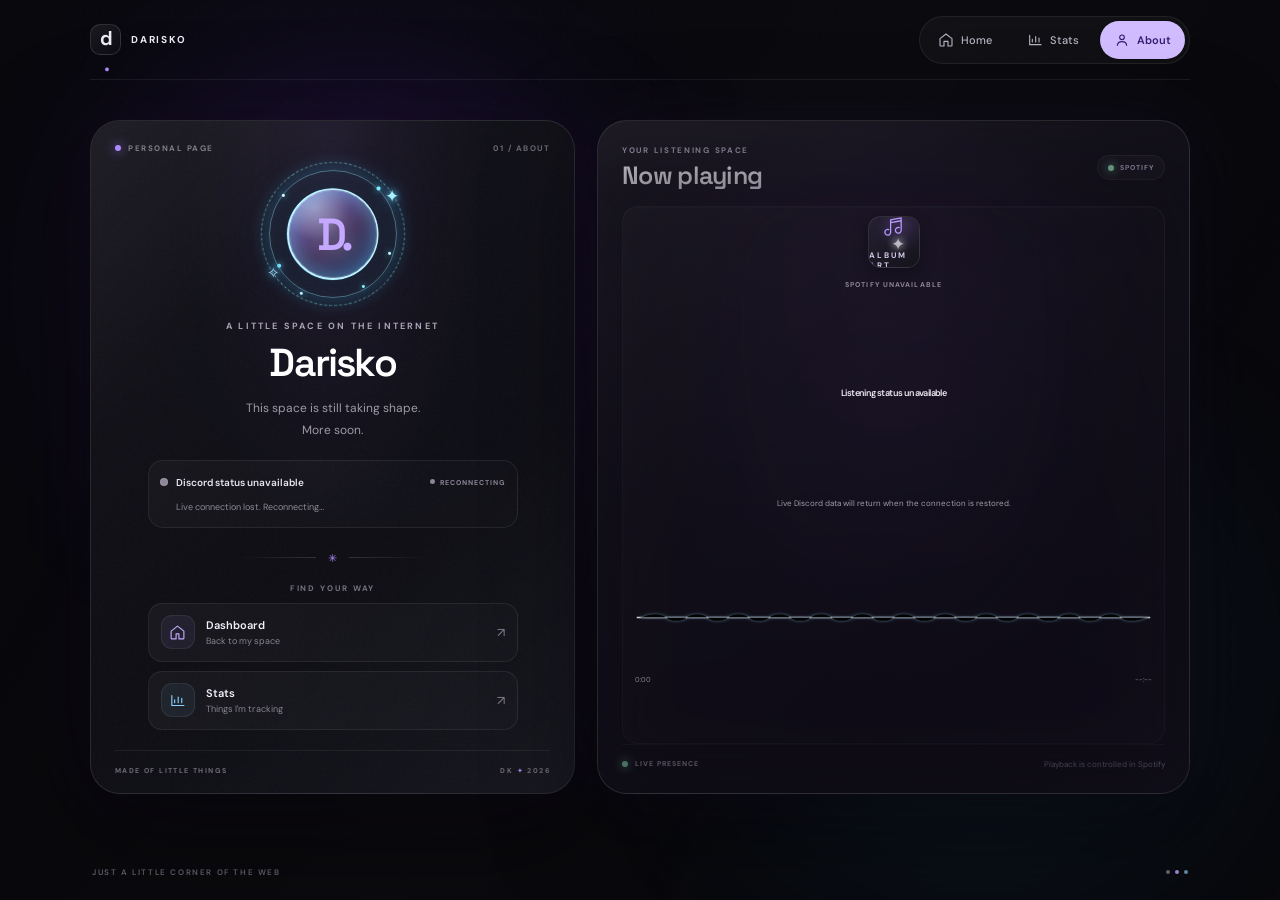
==== commit a538b292: "Redesign About music player screen" ====
--- a/about.html
+++ b/about.html
@@ -25,6 +25,7 @@
         </nav>
       </header>
 
+      <div class="about-layout">
       <section class="profile-card" aria-labelledby="profileName">
         <div class="card-grain" aria-hidden="true"></div>
         <div class="profile-orbit orbit-one" aria-hidden="true"></div>
@@ -46,15 +47,6 @@
               <span class="activity-icon" aria-hidden="true"><svg viewBox="0 0 24 24"><path d="M8 5v14l11-7Z"/></svg></span>
               <span class="activity-copy"><small id="activityLabel">ACTIVITY</small><strong id="activityName"></strong><span id="activityDetails"></span></span>
             </div>
-            <div class="spotify-row" id="spotifyRow" data-state="idle" aria-label="Spotify player" aria-live="polite">
-              <div class="spotify-artwork">
-                <img class="spotify-art" id="spotifyArt" alt="" hidden />
-                <span class="spotify-art-placeholder" id="spotifyPlaceholder" aria-hidden="true"><svg viewBox="0 0 24 24"><path d="M9 18V5l11-2v13M9 18a3 3 0 1 1-2-2.83M20 16a3 3 0 1 1-2-2.83M9 8l11-2"/></svg></span>
-                <span class="spotify-art-shine" aria-hidden="true">✦</span>
-              </div>
-              <span class="spotify-copy"><small id="spotifyEyebrow">SPOTIFY · NOW PLAYING</small><strong id="spotifySong">Nothing playing</strong><span id="spotifyArtist">Your current track will appear here.</span><span id="spotifyAlbum" class="spotify-album" hidden></span><span class="spotify-progress" id="spotifyProgress" hidden><svg class="spotify-wave" id="spotifyProgressTrack" viewBox="0 0 300 14" preserveAspectRatio="none" role="progressbar" aria-label="Spotify track progress" aria-valuemin="0" aria-valuemax="100" aria-valuenow="0"><path class="wave-track" d="M1 7H299"/><path class="wave-fill" id="spotifyProgressFill" pathLength="100" d="M1 7 C6 7 6 3.4 12 3.4 S18 10.6 24 10.6 S30 3.4 36 3.4 S42 10.6 48 10.6 S54 3.4 60 3.4 S66 10.6 72 10.6 S78 3.4 84 3.4 S90 10.6 96 10.6 S102 3.4 108 3.4 S114 10.6 120 10.6 S126 3.4 132 3.4 S138 10.6 144 10.6 S150 3.4 156 3.4 S162 10.6 168 10.6 S174 3.4 180 3.4 S186 10.6 192 10.6 S198 3.4 204 3.4 S210 10.6 216 10.6 S222 3.4 228 3.4 S234 10.6 240 10.6 S246 3.4 252 3.4 S258 10.6 264 10.6 S270 3.4 276 3.4 S282 10.6 288 10.6 S294 7 299 7"/></svg><span class="spotify-times"><span id="spotifyElapsed">0:00</span><span id="spotifyDuration">--:--</span></span></span></span>
-              <a class="spotify-open" id="spotifyOpen" href="https://open.spotify.com" target="_blank" rel="noopener noreferrer" hidden><span>Listen on Spotify</span><b aria-hidden="true">↗</b></a>
-            </div>
           </section>
           <div class="profile-divider"><span></span><i>✳</i><span></span></div>
           <p class="links-label">FIND YOUR WAY</p>
@@ -66,6 +58,33 @@
         <div class="profile-bottomline"><span>MADE OF LITTLE THINGS</span><span>DK <i>✦</i> 2026</span></div>
       </section>
 
+      <section class="music-player" aria-label="Spotify music player">
+        <div class="music-player-heading">
+          <div><p class="music-overline">YOUR LISTENING SPACE</p><h2>Now playing</h2></div>
+          <span class="music-source"><i></i> SPOTIFY</span>
+        </div>
+        <div class="spotify-row" id="spotifyRow" data-state="idle" aria-label="Spotify player" aria-live="polite">
+          <div class="spotify-artwork">
+            <img class="spotify-art" id="spotifyArt" alt="" hidden />
+            <span class="spotify-art-placeholder" id="spotifyPlaceholder" aria-hidden="true"><svg viewBox="0 0 24 24"><path d="M9 18V5l11-2v13M9 18a3 3 0 1 1-2-2.83M20 16a3 3 0 1 1-2-2.83M9 8l11-2"/></svg><small>ALBUM ART</small></span>
+            <span class="spotify-art-shine" aria-hidden="true">✦</span>
+          </div>
+          <div class="spotify-copy">
+            <small id="spotifyEyebrow">WAITING FOR MUSIC</small>
+            <strong id="spotifySong">Nothing playing</strong>
+            <span id="spotifyArtist">Your current track will appear here.</span>
+            <span id="spotifyAlbum" class="spotify-album" hidden></span>
+            <span class="spotify-progress" id="spotifyProgress" hidden>
+              <svg class="spotify-wave" id="spotifyProgressTrack" viewBox="0 0 300 14" preserveAspectRatio="none" role="progressbar" aria-label="Spotify track progress" aria-valuemin="0" aria-valuemax="100" aria-valuenow="0"><path class="wave-track" d="M1 7H299"/><path class="wave-fill" id="spotifyProgressFill" pathLength="100" d="M1 7 C6 7 6 3.4 12 3.4 S18 10.6 24 10.6 S30 3.4 36 3.4 S42 10.6 48 10.6 S54 3.4 60 3.4 S66 10.6 72 10.6 S78 3.4 84 3.4 S90 10.6 96 10.6 S102 3.4 108 3.4 S114 10.6 120 10.6 S126 3.4 132 3.4 S138 10.6 144 10.6 S150 3.4 156 3.4 S162 10.6 168 10.6 S174 3.4 180 3.4 S186 10.6 192 10.6 S198 3.4 204 3.4 S210 10.6 216 10.6 S222 3.4 228 3.4 S234 10.6 240 10.6 S246 3.4 252 3.4 S258 10.6 264 10.6 S270 3.4 276 3.4 S282 10.6 288 10.6 S294 7 299 7"/></svg>
+              <span class="spotify-times"><span id="spotifyElapsed">0:00</span><span id="spotifyDuration">--:--</span></span>
+            </span>
+          </div>
+          <a class="spotify-open" id="spotifyOpen" href="https://open.spotify.com" target="_blank" rel="noopener noreferrer" hidden><span>Listen on Spotify</span><b aria-hidden="true">↗</b></a>
+        </div>
+        <div class="music-player-footer"><span><i></i> LIVE PRESENCE</span><span>Playback is controlled in Spotify</span></div>
+      </section>
+      </div>
+
       <footer class="profile-footer"><span>JUST A LITTLE CORNER OF THE WEB</span><span class="footer-dots"><i></i><i></i><i></i></span></footer>
     </main>
   </body>
--- a/about.css
+++ b/about.css
@@ -44,6 +44,50 @@
 .spotify-art[hidden],.spotify-art-placeholder[hidden],.spotify-progress[hidden],.spotify-open[hidden]{display:none}
 @media(max-width:600px){.spotify-row{grid-template-columns:66px minmax(0,1fr);gap:6px 11px;padding:12px 11px;border-radius:19px}.spotify-artwork{width:66px;height:66px;border-radius:16px}.spotify-copy strong{font-size:13px}.spotify-copy>#spotifyArtist{font-size:9px}.spotify-open{height:30px}}
 @media(max-width:360px){.spotify-row{grid-template-columns:56px minmax(0,1fr);column-gap:9px;padding:10px}.spotify-artwork{width:56px;height:56px;border-radius:14px}.spotify-copy strong{font-size:12px}.spotify-open{height:28px}}
+
+/* Full-width profile and dedicated music-player composition */
+.profile-page{width:min(100% - 44px,1100px)}
+.about-layout{width:100%;display:grid;grid-template-columns:minmax(0,.9fr) minmax(0,1.1fr);align-items:stretch;gap:22px;margin:auto;padding:28px 0}
+.profile-card{width:100%;min-height:640px;margin:0;padding:22px 24px 18px;display:flex;flex-direction:column;justify-content:space-between;border-radius:30px}
+.profile-center{width:min(100%,370px);margin:20px auto;}
+.music-player{position:relative;isolation:isolate;min-width:0;min-height:640px;display:flex;flex-direction:column;padding:24px;border:1px solid #ffffff1c;border-radius:30px;overflow:hidden;background:radial-gradient(ellipse at 50% 42%,#71549e27,transparent 55%),linear-gradient(145deg,#18151f,#0d0c12 86%);box-shadow:0 30px 100px #0008,0 0 80px #7046a51a;backdrop-filter:blur(18px)}
+.music-player:before{position:absolute;z-index:-1;inset:0;background:linear-gradient(145deg,#ffffff09,transparent 35%,transparent 75%,#b28aff08);content:"";pointer-events:none}
+.music-player-heading{display:flex;align-items:center;justify-content:space-between;gap:16px;margin-bottom:14px}
+.music-overline{margin:0 0 5px;color:#a69daf;font-size:8px;font-weight:700;letter-spacing:1.7px}
+.music-player-heading h2{margin:0;color:#fbf8ff;font:600 25px/1.2 "Space Grotesk",sans-serif;letter-spacing:-.7px}
+.music-source{display:flex;align-items:center;gap:6px;padding:7px 10px;border:1px solid #ffffff12;border-radius:999px;background:#ffffff08;color:#bbb2c7;font-size:7px;font-weight:700;letter-spacing:1px}
+.music-source i,.music-player-footer i{width:6px;height:6px;border-radius:50%;background:#8de2b4;box-shadow:0 0 10px #83e6ae}
+.spotify-row{position:relative;isolation:isolate;flex:1;display:flex;flex-direction:column;align-items:stretch;justify-content:center;gap:18px;margin:0;padding:12px 5px 18px;overflow:visible;border:0;border-radius:0;background:transparent;box-shadow:none}
+.spotify-row:before{inset:-28px -18px;border-radius:28px;background-image:linear-gradient(180deg,#0e0c14ad,#0d0b13e8 58%,#0d0b13ef),var(--spotify-art-bg,radial-gradient(ellipse at center 25%,#9865d425,transparent 65%));opacity:.75;filter:blur(34px) saturate(1.5)}
+.spotify-row:after{display:none}
+.spotify-row[data-state="playing"]{border:0;background:transparent;box-shadow:none}
+.spotify-row[data-state="playing"]:before{opacity:1}
+.spotify-artwork{position:relative;z-index:1;flex:0 0 auto;width:min(100%,320px);height:auto;aspect-ratio:1;margin:0 auto 2px;overflow:hidden;border:1px solid #ffffff25;border-radius:27px;background:linear-gradient(145deg,#453957,#1c1724);box-shadow:0 20px 48px #0009,0 1px #ffffff27 inset}
+.spotify-art{width:100%;height:100%;object-fit:cover}
+.spotify-art-placeholder{gap:12px;align-content:center;color:#e0d1ff;background:radial-gradient(ellipse at 70% 15%,#d4b5ff38,transparent 50%),radial-gradient(ellipse at 20% 90%,#77dfff27,transparent 54%),linear-gradient(145deg,#382b48,#19151f)}
+.spotify-art-placeholder svg{width:42px;height:42px;stroke-width:1.2}
+.spotify-art-placeholder small{color:#d5c8e9;font-size:8px;font-weight:700;letter-spacing:2px}
+.spotify-art-shine{right:14px;bottom:12px;font-size:17px}
+.spotify-copy{position:relative;z-index:1;width:100%;align-self:stretch;gap:6px;text-align:center}
+.spotify-copy small{color:#c5a8ff;font-size:8px;letter-spacing:1.65px}
+.spotify-copy strong{max-width:100%;font-size:clamp(19px,2vw,25px);line-height:1.2;letter-spacing:-.6px}
+.spotify-copy>#spotifyArtist{color:#d2cbd9;font-size:12px}
+.spotify-copy>#spotifyAlbum{color:#928b9c;font-size:10px}
+.spotify-copy>.spotify-progress{gap:7px;margin-top:12px}
+.spotify-progress .spotify-wave{height:20px}
+.spotify-wave .wave-track{stroke:#ffffff47;stroke-width:1.4}
+.spotify-wave .wave-fill{stroke-width:2.8;filter:drop-shadow(0 0 5px #9beaffb0)}
+.spotify-times{color:#b2aabc;font-size:9px}
+.spotify-open{align-self:center;justify-self:auto;min-width:166px;height:44px;gap:11px;margin:0;padding:0 18px;border:0;border-radius:999px;background:#d0bcff;color:#32195e;font-size:11px;font-weight:700;box-shadow:0 4px 15px #0004;backdrop-filter:none}
+.spotify-open:hover{transform:translateY(-1px);border-color:transparent;background:#e1d3ff}
+.spotify-open:active{transform:scale(.98)}
+.spotify-open b{font-size:15px}
+.music-player-footer{display:flex;align-items:center;justify-content:space-between;gap:10px;margin-top:auto;padding-top:14px;border-top:1px solid #ffffff12;color:#8d8698;font-size:8px}
+.music-player-footer>span:first-child{display:flex;align-items:center;gap:7px;color:#bdb5c8;font-size:7px;font-weight:700;letter-spacing:1px}
+.music-player-footer>span:last-child{text-align:right}
+@media(max-width:850px){.profile-page{width:min(100% - 32px,650px)}.about-layout{grid-template-columns:1fr;max-width:560px;gap:18px}.profile-card{min-height:600px}.music-player{min-height:620px}.spotify-artwork{width:min(100%,300px)}}
+@media(max-width:600px){.profile-page{width:calc(100% - 28px)}.about-layout{padding:20px 0}.profile-card{min-height:600px}.music-player{min-height:570px;padding:20px;border-radius:25px}.music-player-heading h2{font-size:23px}.spotify-row{gap:15px}.spotify-artwork{width:min(100%,260px);border-radius:23px}.spotify-copy strong{font-size:21px}.music-player-footer{font-size:7px}}
+@media(max-width:360px){.music-player{min-height:530px;padding:17px}.spotify-artwork{width:min(100%,230px)}.music-player-footer{align-items:flex-start}}
 @media(prefers-reduced-motion:reduce){*,*::before,*::after{animation:none!important;scroll-behavior:auto!important;transition:none!important}}
 
 /* Media3-inspired Spotify now-playing surface */
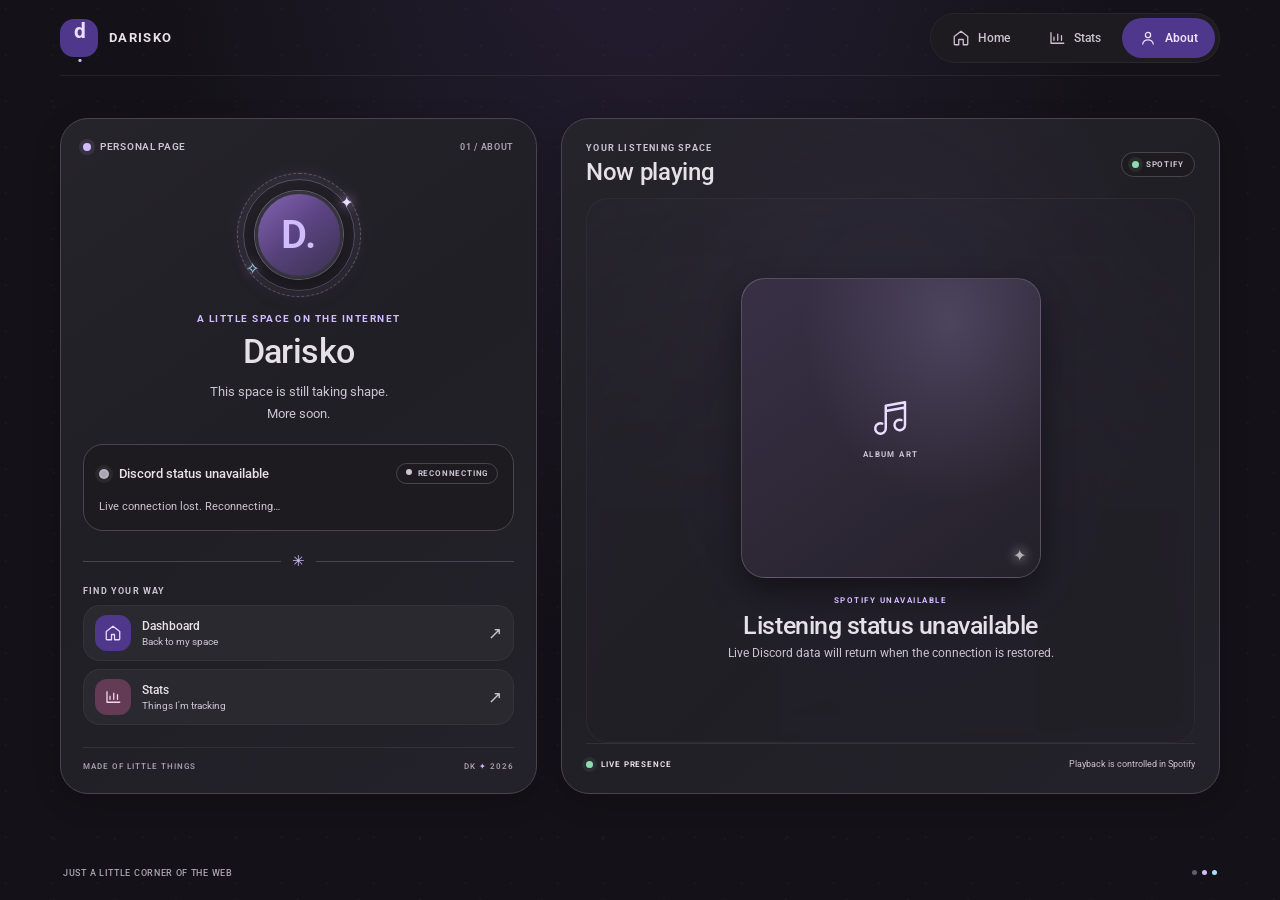
==== commit 5530d3d6: "Redesign About page with Material 3" ====
--- a/about.html
+++ b/about.html
@@ -3,12 +3,12 @@
   <head>
     <meta charset="UTF-8" />
     <meta name="viewport" content="width=device-width, initial-scale=1.0" />
-    <meta name="theme-color" content="#09090d" />
+    <meta name="theme-color" content="#141218" />
     <meta name="description" content="A personal page for Darisko." />
     <title>About — Darisko</title>
     <link rel="preconnect" href="https://fonts.googleapis.com" />
     <link rel="preconnect" href="https://fonts.gstatic.com" crossorigin />
-    <link href="https://fonts.googleapis.com/css2?family=DM+Sans:wght@400;500;600;700&family=Space+Grotesk:wght@400;500;600;700&display=swap" rel="stylesheet" />
+    <link href="https://fonts.googleapis.com/css2?family=Roboto:wght@400;500;600;700&family=Roboto+Flex:wght@400;500;600;700&display=swap" rel="stylesheet" />
     <link rel="stylesheet" href="about.css" />
     <script src="discord.js" defer></script>
   </head>
--- a/about.css
+++ b/about.css
@@ -1,123 +1,173 @@
-:root{font-family:"DM Sans",sans-serif;color:#f4f2f8;background:#09090d;font-synthesis:none;text-rendering:optimizeLegibility;--muted:#9994a4;--line:#ffffff17;--violet:#a98aff;--blue:#73c5ff}
-*{box-sizing:border-box}html{min-width:320px;min-height:100%;scroll-behavior:smooth}body{min-height:100vh;margin:0;overflow-x:hidden;background:#09090d;color:#f4f2f8;-webkit-font-smoothing:antialiased}body:before{position:fixed;inset:0;z-index:0;background-image:radial-gradient(#ffffff0c .7px,transparent .7px);background-size:23px 23px;content:"";pointer-events:none;mask-image:linear-gradient(to bottom,#000 0%,#0009 55%,transparent 100%)}body:after{position:fixed;inset:0;z-index:0;background:linear-gradient(120deg,transparent 15%,#ffffff03 50%,transparent 85%);content:"";pointer-events:none}a{color:inherit;text-decoration:none}a:focus-visible{outline:2px solid #b79cff;outline-offset:4px;border-radius:9px}.ambient{position:fixed;z-index:0;width:440px;height:440px;border-radius:50%;filter:blur(115px);opacity:.18;pointer-events:none}.ambient-violet{top:7%;left:calc(50% - 500px);background:#7a3aff}.ambient-blue{right:calc(50% - 560px);bottom:3%;background:#1b82b6;opacity:.13}.profile-page{position:relative;z-index:1;width:min(100% - 44px,980px);min-height:100vh;margin:0 auto;display:flex;flex-direction:column}.profile-nav{height:82px;display:flex;align-items:center;justify-content:space-between;border-bottom:1px solid #ffffff10}.profile-brand{display:flex;align-items:center;gap:10px;color:#eceaf2;font-size:10px;font-weight:700;letter-spacing:1.8px}.brand-glyph{display:grid;place-items:center;width:31px;height:31px;border:1px solid #ffffff20;border-radius:10px;background:linear-gradient(145deg,#ffffff14,#ffffff04);font:700 20px "Space Grotesk",sans-serif;letter-spacing:-2px}.brand-glyph span{color:#b28bff}.profile-nav nav{display:flex;align-items:center;gap:7px}.profile-nav nav a{padding:9px 13px;border:1px solid transparent;border-radius:10px;color:#aaa5b2;font-size:11px;transition:color .18s,background .18s,border-color .18s}.profile-nav nav a:hover{color:white;background:#ffffff0a}.profile-nav nav a.current{border-color:#ffffff15;background:#ffffff0b;color:#fff}.profile-card{position:relative;isolation:isolate;width:min(100%,580px);min-height:636px;margin:auto;padding:23px 27px 19px;overflow:hidden;border:1px solid #ffffff1c;border-radius:27px;background:radial-gradient(ellipse at 50% 5%,#6b4b9727,transparent 43%),linear-gradient(145deg,#14131bfa,#0e0e14f7 58%,#12131afa);box-shadow:0 30px 110px #0009,0 0 90px #653c971b;backdrop-filter:blur(18px)}.profile-card:before{position:absolute;z-index:-1;inset:0;border-radius:inherit;background:linear-gradient(135deg,#ffffff0c,transparent 28%,transparent 65%,#ffffff05);content:"";pointer-events:none}.card-grain{position:absolute;z-index:-1;inset:0;opacity:.09;background-image:url("data:image/svg+xml,%3Csvg viewBox='0 0 180 180' xmlns='http://www.w3.org/2000/svg'%3E%3Cfilter id='n'%3E%3CfeTurbulence type='fractalNoise' baseFrequency='.9' numOctaves='3' stitchTiles='stitch'/%3E%3C/filter%3E%3Crect width='100%25' height='100%25' filter='url(%23n)' opacity='.27'/%3E%3C/svg%3E");pointer-events:none}.profile-topline,.profile-bottomline{display:flex;align-items:center;justify-content:space-between;color:#827d8a;font-size:8px;font-weight:700;letter-spacing:1.5px}.profile-label{display:flex;align-items:center;gap:7px}.profile-label i{width:6px;height:6px;border-radius:50%;background:#ad8bff;box-shadow:0 0 12px #a47cff}.profile-index{color:#6d6875}.profile-center{position:relative;z-index:1;width:min(100%,350px);margin:32px auto 24px;text-align:center}.avatar-wrap{position:relative;width:122px;height:122px;margin:0 auto 25px;display:grid;place-items:center}.avatar-halo{position:absolute;inset:0;border:1px solid #ad8bff32;border-radius:39px;transform:rotate(45deg);box-shadow:0 0 38px #9b66ff22,inset 0 0 24px #9b66ff12;animation:halo-turn 24s linear infinite}.avatar{position:relative;display:grid;place-items:center;width:92px;height:92px;border:1px solid #ffffff2a;border-radius:30px;background:radial-gradient(circle at 28% 20%,#ffffff31,transparent 33%),linear-gradient(145deg,#8763bf,#45375f 57%,#1a354b);box-shadow:0 15px 42px #0008,inset 0 1px 0 #ffffff38;font:600 45px "Space Grotesk",sans-serif;letter-spacing:-5px;text-shadow:0 2px 22px #ffffff50;transform:rotate(-3deg)}.avatar span{color:#c4a8ff}.avatar-star{position:absolute;color:#c5a8ff;text-shadow:0 0 13px #aa80ff;animation:float 4s ease-in-out infinite}.star-a{top:15px;right:-8px;font-size:17px}.star-b{bottom:14px;left:-5px;color:#80cfff;font-size:15px;animation-delay:-2s}.profile-kicker{margin:0 0 9px;color:#aaa2b6;font-size:9px;font-weight:700;letter-spacing:2.2px}.profile-center h1{margin:0;color:#fff;font:600 39px/1.15 "Space Grotesk",sans-serif;letter-spacing:-1.8px}.profile-bio{margin:12px 0 0;color:#9f99a8;font-size:12px;line-height:1.8}.profile-divider{display:flex;align-items:center;justify-content:center;gap:12px;margin:23px 0 18px;color:#ad8aff}.profile-divider span{width:77px;height:1px;background:linear-gradient(90deg,transparent,#ffffff25)}.profile-divider span:last-child{transform:rotate(180deg)}.profile-divider i{font-size:11px;font-style:normal}.links-label{margin:0 0 10px;color:#77717e;font-size:8px;font-weight:700;letter-spacing:1.9px}.profile-links{display:grid;gap:9px;text-align:left}.profile-link{min-height:59px;display:flex;align-items:center;gap:11px;padding:9px 12px;border:1px solid #ffffff12;border-radius:14px;background:linear-gradient(100deg,#ffffff0a,#ffffff04);transition:transform .18s,border-color .18s,background .18s}.profile-link:hover{transform:translateY(-2px);border-color:#b898ff50;background:linear-gradient(100deg,#a178ff17,#7ac5ff0b)}.link-icon{display:grid;place-items:center;width:34px;height:34px;border:1px solid #ffffff12;border-radius:11px;background:#a688fa14;color:#c3a9ff}.link-icon svg{width:17px;height:17px;fill:none;stroke:currentColor;stroke-width:1.6;stroke-linecap:round;stroke-linejoin:round}.stats-link-icon{background:#80caff12;color:#8bd0ff}.profile-link>span:nth-child(2){display:grid;gap:3px;flex:1}.profile-link strong{font-size:11px;font-weight:600;color:#f2eff7}.profile-link small{color:#888391;font-size:9px}.profile-link b{color:#827b90;font-size:13px;font-weight:400}.profile-bottomline{padding-top:15px;border-top:1px solid #ffffff10;color:#716b79;font-size:7px;letter-spacing:1.4px}.profile-bottomline i{color:#ab88f4;font-style:normal}.profile-footer{display:flex;align-items:center;justify-content:space-between;margin-top:auto;padding:21px 2px 23px;color:#66616e;font-size:8px;font-weight:600;letter-spacing:1.6px}.footer-dots{display:flex;gap:5px}.footer-dots i{width:4px;height:4px;border-radius:50%;background:#6d6676}.footer-dots i:nth-child(2){background:#a586dc}.footer-dots i:nth-child(3){background:#638eac}@keyframes halo-turn{to{transform:rotate(405deg)}}@keyframes float{0%,100%{transform:translateY(0)}50%{transform:translateY(-5px)}}
-@media(max-width:600px){.profile-page{width:calc(100% - 28px)}.profile-nav{height:68px}.profile-nav nav{gap:1px}.profile-nav nav a{padding:8px 9px;font-size:10px}.profile-brand{gap:7px;font-size:9px;letter-spacing:1.2px}.brand-glyph{width:28px;height:28px}.profile-card{min-height:600px;margin:32px auto;padding:18px 17px 16px;border-radius:23px}.profile-center{margin-top:37px}.avatar-wrap{width:110px;height:110px}.avatar{width:82px;height:82px;border-radius:27px;font-size:40px}.profile-center h1{font-size:35px}.profile-footer{font-size:7px;letter-spacing:1.2px}}
-@media(max-width:360px){.profile-nav nav a{padding:8px 7px;font-size:9px}.profile-brand{font-size:8px;letter-spacing:1px}.profile-card{padding-right:13px;padding-left:13px}.profile-index{font-size:7px}.profile-topline{font-size:7px}}
+:root{
+  color-scheme:dark;
+  font-family:"Roboto","DM Sans",Arial,sans-serif;
+  font-synthesis:none;
+  text-rendering:optimizeLegibility;
+  -webkit-font-smoothing:antialiased;
+  --md-primary:#d0bcff;
+  --md-on-primary:#381e72;
+  --md-primary-container:#4f378b;
+  --md-on-primary-container:#eaddff;
+  --md-secondary:#ccc2dc;
+  --md-tertiary:#efb8c8;
+  --md-background:#141218;
+  --md-surface-low:#1d1b20;
+  --md-surface:#211f26;
+  --md-surface-high:#2b2930;
+  --md-surface-highest:#36343b;
+  --md-on-surface:#e6e0e9;
+  --md-on-surface-variant:#cac4d0;
+  --md-outline:#48454e;
+  --md-outline-variant:#49454f;
+  --md-success:#8dddaf;
+  background:var(--md-background);
+  color:var(--md-on-surface)
+}
+*{box-sizing:border-box}
+html{min-width:320px;min-height:100%;scroll-behavior:smooth}
+body{min-height:100vh;margin:0;background:radial-gradient(ellipse at 50% -25%,#4636675c,transparent 55%),var(--md-background);color:var(--md-on-surface)}
+body:before{position:fixed;inset:0;z-index:0;background:radial-gradient(circle at 12% 20%,#d0bcff08 0 1px,transparent 1.5px),radial-gradient(circle at 88% 75%,#d0bcff08 0 1px,transparent 1.5px);background-size:46px 46px,61px 61px;content:"";pointer-events:none}
+a{color:inherit;text-decoration:none}
+a:focus-visible{outline:2px solid var(--md-primary);outline-offset:3px;border-radius:12px}
+button{font:inherit}
+[hidden]{display:none!important}
+.profile-page{position:relative;z-index:1;width:min(100% - 40px,1160px);min-height:100vh;margin:0 auto;display:flex;flex-direction:column}
 
-/* Material 3 shared page navigation */
-.profile-nav{gap:18px;height:80px;border-color:#ffffff12}
-.profile-menu{display:flex;align-items:center;gap:4px;padding:4px;border:1px solid #ffffff12;border-radius:999px;background:#ffffff08}
-.profile-nav .profile-menu a{min-height:38px;display:flex;align-items:center;justify-content:center;gap:7px;padding:0 14px;border:0;border-radius:999px;color:#b7b1c0;font-size:11px;font-weight:500;transition:background .2s,color .2s,transform .2s}
-.profile-menu a svg{width:16px;height:16px;fill:none;stroke:currentColor;stroke-width:1.7;stroke-linecap:round;stroke-linejoin:round}
-.profile-nav .profile-menu a:hover{background:#ffffff0d;color:#fff}
+/* Small app bar and primary navigation */
+.profile-nav{position:relative;height:76px;flex:0 0 auto;display:flex;align-items:center;justify-content:space-between;gap:24px;border-bottom:1px solid #ffffff12}
+.profile-brand{display:flex;align-items:center;gap:11px;color:var(--md-on-surface);font-size:13px;font-weight:700;letter-spacing:1.3px}
+.brand-glyph{width:38px;height:38px;display:grid;place-items:center;border-radius:14px;background:var(--md-primary-container);color:var(--md-on-primary-container);font:700 21px "Roboto",sans-serif;letter-spacing:-2px}
+.brand-glyph span{color:var(--md-primary)}
+.profile-menu{display:flex;align-items:center;gap:4px;padding:4px;border:1px solid #ffffff0c;border-radius:999px;background:var(--md-surface-low)}
+.profile-nav .profile-menu a{min-height:40px;display:flex;align-items:center;justify-content:center;gap:8px;padding:0 17px;border:0;border-radius:999px;color:var(--md-on-surface-variant);font-size:12px;font-weight:500;transition:background .2s,color .2s,transform .2s}
+.profile-menu a svg{width:18px;height:18px;fill:none;stroke:currentColor;stroke-width:1.7;stroke-linecap:round;stroke-linejoin:round}
+.profile-nav .profile-menu a:hover{background:#ffffff0a;color:var(--md-on-surface)}
 .profile-nav .profile-menu a:active{transform:scale(.97)}
-.profile-nav .profile-menu a.current{background:#d0bcff;color:#381e72;font-weight:600;box-shadow:0 1px 3px #0003}
-@media(max-width:600px){.profile-nav{height:auto;min-height:68px;flex-wrap:wrap;gap:10px;padding:10px 0}.profile-menu{order:3;width:100%;justify-content:center}.profile-nav .profile-menu a{min-height:35px;flex:1;max-width:140px;padding:0 9px;font-size:10px}}
-@media(max-width:360px){.profile-menu a svg{width:14px;height:14px}.profile-nav .profile-menu a{gap:5px;padding:0 6px}}
+.profile-nav .profile-menu a.current{background:var(--md-primary-container);color:var(--md-on-primary-container);font-weight:600}
 
-/* PixelPlayer-inspired expressive now-playing card */
-.discord-presence{gap:11px}
-.spotify-row{position:relative;isolation:isolate;min-width:0;display:grid;grid-template-columns:78px minmax(0,1fr);align-items:center;gap:6px 14px;margin:0;padding:15px;overflow:hidden;border:1px solid #ffffff18;border-radius:22px;background:radial-gradient(ellipse at 84% 4%,#9771d522,transparent 52%),linear-gradient(145deg,#201c2a,#14131b 80%);box-shadow:0 8px 26px #0003,inset 0 1px #ffffff12;transition:border-color .25s,background .25s,box-shadow .25s}
-.spotify-row:before{position:absolute;z-index:-2;inset:-35px;background-image:linear-gradient(110deg,#100e18e8 8%,#15121ddc 48%,#17131dd9),var(--spotify-art-bg,radial-gradient(ellipse at 88% 8%,#7752b932,transparent 55%));background-position:center;background-size:cover;content:"";filter:blur(24px) saturate(1.35);opacity:.72;transform:scale(1.1);transition:opacity .4s}
-.spotify-row:after{position:absolute;z-index:-1;inset:0;border-radius:inherit;background:linear-gradient(135deg,#ffffff08,transparent 42%,#b48cff08);content:"";pointer-events:none}
-.spotify-row[data-state="playing"]{border-color:#d6c2ff3d;box-shadow:0 10px 30px #0004,0 0 30px #9c6dff11,inset 0 1px #ffffff16}
-.spotify-row[data-state="playing"]:before{opacity:.95}
-.spotify-artwork{position:relative;grid-column:1;grid-row:1 / span 3;width:78px;height:78px;align-self:center;overflow:hidden;border:1px solid #ffffff32;border-radius:18px;background:linear-gradient(145deg,#393145,#211d2b);box-shadow:0 8px 22px #0006,0 1px #ffffff30 inset}
+/* Page scaffold and profile card */
+.about-layout{width:100%;display:grid;grid-template-columns:minmax(310px,.84fr) minmax(0,1.16fr);align-items:stretch;gap:24px;margin:auto;padding:30px 0}
+.profile-card,.music-player{position:relative;isolation:isolate;min-width:0;overflow:hidden;border:1px solid var(--md-outline-variant);border-radius:28px;background:var(--md-surface);box-shadow:0 8px 28px #0003}
+.profile-card{min-height:650px;display:flex;flex-direction:column;justify-content:space-between;padding:22px}
+.profile-card:before,.music-player:before{position:absolute;z-index:-1;inset:0;background:linear-gradient(145deg,#ffffff06,transparent 45%,#d0bcff04);content:"";pointer-events:none}
+.card-grain,.profile-orbit{display:none}
+.profile-topline,.profile-bottomline{display:flex;align-items:center;justify-content:space-between;gap:12px;color:var(--md-on-surface-variant);font-size:10px;font-weight:600;letter-spacing:.7px}
+.profile-label{display:flex;align-items:center;gap:9px}
+.profile-label i{width:8px;height:8px;border-radius:50%;background:var(--md-primary);box-shadow:0 0 0 4px #d0bcff1a}
+.profile-index{color:#aaa4b1;font-size:9px}
+.profile-center{position:relative;z-index:1;width:100%;margin:25px auto 22px;text-align:center}
+
+/* Profile photo and listening animation */
+.avatar-wrap{position:relative;width:116px;height:116px;margin:0 auto 20px;display:grid;place-items:center}
+.avatar-halo{position:absolute;inset:2px;border:1px solid #d0bcff4d;border-radius:50%;box-shadow:0 0 0 7px #d0bcff09,0 0 25px #d0bcff16;animation:halo-turn 20s linear infinite}
+.avatar-halo:after{position:absolute;inset:-7px;border:1px dashed #d0bcff50;border-radius:50%;content:""}
+.avatar{position:relative;display:grid;place-items:center;width:88px;height:88px;overflow:hidden;border:3px solid var(--md-surface-highest);border-radius:50%;background:linear-gradient(145deg,#7553aa,#3b3150);color:#f4edff;font:600 40px/1 "Roboto",sans-serif;box-shadow:0 0 0 1px #d0bcff62,0 8px 24px #0006}
+.avatar span{color:var(--md-primary)}
+.avatar-image{position:absolute;inset:0;width:100%;height:100%;border:0;border-radius:inherit;object-fit:cover}
+.avatar-image[hidden],.avatar-fallback[hidden]{display:none}
+.avatar-fallback{position:relative;z-index:1;pointer-events:none}
+.avatar:after{position:absolute;inset:0;border-radius:inherit;background:linear-gradient(135deg,#ffffff18,transparent 48%);content:"";pointer-events:none}
+.avatar-star{position:absolute;z-index:4;color:#eaddff;font-size:16px;text-shadow:0 0 12px #d0bcff;animation:star-float 3.5s ease-in-out infinite}
+.star-a{top:16px;right:4px}
+.star-b{bottom:15px;left:5px;color:#a8dfff;animation-delay:-1.7s}
+.music-squiggle{position:absolute;inset:-19px;z-index:3;width:calc(100% + 38px);height:calc(100% + 38px);overflow:visible;opacity:0;visibility:hidden;pointer-events:none;filter:drop-shadow(0 0 5px #a8dfff88)}
+.music-squiggle path{fill:none;stroke:url(#musicWaveGradient);stroke-width:1.8;stroke-linecap:round;stroke-linejoin:round;vector-effect:non-scaling-stroke}
+.music-orbit-star{fill:#eaddff;font:14px "Roboto",sans-serif;filter:drop-shadow(0 0 5px #d0bcff)}
+.avatar-wrap.is-listening .avatar-halo{border-color:#9ce8c280;box-shadow:0 0 0 7px #8dddaf10,0 0 27px #8dddaf24}
+.avatar-wrap.is-listening .music-squiggle{opacity:1;visibility:visible;animation:music-ring 18s linear infinite}
+.profile-kicker{margin:0 0 7px;color:var(--md-primary);font-size:10px;font-weight:700;letter-spacing:1.5px}
+.profile-center h1{margin:0;color:var(--md-on-surface);font:500 34px/1.2 "Roboto",Arial,sans-serif;letter-spacing:-.6px}
+.profile-bio{margin:9px 0 20px;color:var(--md-on-surface-variant);font-size:13px;line-height:1.65}
+
+/* Discord presence and activity use M3 cards, status chips and list rows */
+.discord-presence{width:100%;display:grid;gap:11px;margin:0 auto;padding:15px;border:1px solid var(--md-outline);border-radius:20px;background:var(--md-surface-low);text-align:left}
+.presence-heading{min-height:28px;display:flex;align-items:center;gap:10px}
+.presence-state-dot{width:10px;height:10px;flex:0 0 auto;border:2px solid #ffffff24;border-radius:50%;background:#aaa4b1;box-shadow:0 0 0 4px #aaa4b117}
+.presence-status{color:var(--md-on-surface);font-size:13px;font-weight:500}
+.presence-live{margin-left:auto;padding:5px 9px;border:1px solid var(--md-outline);border-radius:999px;color:var(--md-on-surface-variant);font-size:8px;font-weight:700;letter-spacing:.8px}
+.presence-live:before{display:inline-block;width:6px;height:6px;margin:0 6px 1px 0;border-radius:50%;background:currentColor;content:""}
+.discord-presence[data-state="online"] .presence-state-dot{background:#8dddaf;box-shadow:0 0 0 4px #8dddaf1c}
+.discord-presence[data-state="idle"] .presence-state-dot{background:#f5c76b;box-shadow:0 0 0 4px #f5c76b1c}
+.discord-presence[data-state="dnd"] .presence-state-dot{background:#ffb4ab;box-shadow:0 0 0 4px #ffb4ab1c}
+.discord-presence[data-state="offline"] .presence-state-dot,.discord-presence[data-state="unavailable"] .presence-state-dot{background:#aaa4b1;box-shadow:0 0 0 4px #aaa4b117}
+.discord-presence[data-state="live"] .presence-live,.presence-live.is-live{color:var(--md-success)}
+.presence-hint{margin:0;color:var(--md-on-surface-variant);font-size:11px;line-height:1.5}
+.presence-hint a{color:var(--md-primary);font-weight:600;text-decoration:underline;text-underline-offset:2px}
+.activity-row{min-width:0;display:flex;align-items:center;gap:11px;padding:11px;border:1px solid #ffffff0e;border-radius:16px;background:var(--md-surface-high)}
+.activity-icon{width:38px;height:38px;display:grid;place-items:center;flex:0 0 auto;border-radius:13px;background:#4f378b;color:var(--md-on-primary-container)}
+.activity-icon svg{width:19px;height:19px;fill:currentColor}
+.activity-copy{min-width:0;display:grid;gap:4px;flex:1}
+.activity-copy small{color:var(--md-primary);font-size:8px;font-weight:700;letter-spacing:1px}
+.activity-copy strong{overflow:hidden;color:var(--md-on-surface);font-size:12px;font-weight:500;text-overflow:ellipsis;white-space:nowrap}
+.activity-copy>span:last-child{overflow:hidden;color:var(--md-on-surface-variant);font-size:10px;text-overflow:ellipsis;white-space:nowrap}
+
+/* Supporting page destinations as tonal list buttons */
+.profile-divider{display:flex;align-items:center;justify-content:center;gap:11px;margin:21px 0 16px;color:var(--md-primary)}
+.profile-divider span{height:1px;flex:1;background:var(--md-outline)}
+.profile-divider i{font-size:15px;font-style:normal}
+.links-label{margin:0 0 9px;color:var(--md-on-surface-variant);font-size:9px;font-weight:700;letter-spacing:1.2px;text-align:left}
+.profile-links{display:grid;gap:8px;text-align:left}
+.profile-link{min-height:56px;display:flex;align-items:center;gap:11px;padding:8px 11px;border:1px solid #ffffff0c;border-radius:17px;background:var(--md-surface-high);transition:background .18s,border-color .18s,transform .18s}
+.profile-link:hover{transform:translateY(-1px);border-color:#d0bcff52;background:var(--md-surface-highest)}
+.profile-link:active{transform:scale(.99)}
+.link-icon{width:36px;height:36px;display:grid;place-items:center;flex:0 0 auto;border-radius:12px;background:#4f378b;color:var(--md-on-primary-container)}
+.link-icon svg{width:18px;height:18px;fill:none;stroke:currentColor;stroke-width:1.7;stroke-linecap:round;stroke-linejoin:round}
+.stats-link-icon{background:#633b55;color:#f5d9eb}
+.profile-link>span:nth-child(2){min-width:0;display:grid;gap:3px;flex:1}
+.profile-link strong{color:var(--md-on-surface);font-size:12px;font-weight:500}
+.profile-link small{color:var(--md-on-surface-variant);font-size:10px}
+.profile-link b{color:var(--md-on-surface-variant);font-size:17px;font-weight:400}
+.profile-bottomline{padding-top:14px;border-top:1px solid #ffffff14;color:#a49daa;font-size:8px;letter-spacing:1px}
+.profile-bottomline i{color:var(--md-primary);font-style:normal}
+
+/* Material 3 now-playing card with the custom wavy progress line retained */
+.music-player{min-height:650px;display:flex;flex-direction:column;padding:24px;background:radial-gradient(ellipse at 50% 35%,#4f378b25,transparent 56%),var(--md-surface)}
+.music-player-heading{display:flex;align-items:center;justify-content:space-between;gap:14px;margin-bottom:12px}
+.music-overline{margin:0 0 5px;color:var(--md-on-surface-variant);font-size:9px;font-weight:700;letter-spacing:1.2px}
+.music-player-heading h2{margin:0;color:var(--md-on-surface);font-size:24px;font-weight:500;letter-spacing:-.35px}
+.music-source{display:flex;align-items:center;gap:7px;padding:7px 10px;border:1px solid var(--md-outline);border-radius:999px;background:var(--md-surface-low);color:var(--md-on-surface-variant);font-size:8px;font-weight:700;letter-spacing:.9px}
+.music-source i{width:7px;height:7px;border-radius:50%;background:#8dddaf;box-shadow:0 0 0 4px #8dddaf16}
+.spotify-row{position:relative;isolation:isolate;flex:1;display:flex;flex-direction:column;align-items:stretch;justify-content:center;gap:18px;min-width:0;margin:0;padding:16px 4px 20px;overflow:hidden;border:0;border-radius:22px;background:transparent}
+.spotify-row:before{position:absolute;z-index:-2;inset:-22px;border-radius:28px;background-image:linear-gradient(180deg,#211f26a8,#211f26e8 50%,#211f26ee),var(--spotify-art-bg,radial-gradient(ellipse at center 25%,#d0bcff2c,transparent 65%));background-position:center;background-size:cover;content:"";filter:blur(28px) saturate(1.25);opacity:.8;transform:scale(1.1);transition:opacity .35s}
+.spotify-row:after{position:absolute;z-index:-1;inset:0;border:1px solid #ffffff0c;border-radius:22px;background:linear-gradient(135deg,#ffffff04,transparent 65%);content:"";pointer-events:none}
+.spotify-row[data-state="playing"]:before{opacity:1}
+.spotify-artwork{position:relative;z-index:1;flex:0 0 auto;width:min(100%,300px);height:auto;aspect-ratio:1;margin:0 auto;overflow:hidden;border:1px solid #ffffff2b;border-radius:24px;background:linear-gradient(145deg,#46365b,#29242f);box-shadow:0 14px 32px #0006,0 1px #ffffff20 inset}
 .spotify-art{display:block;width:100%;height:100%;margin:0;border:0;border-radius:inherit;background:transparent;object-fit:cover}
-.spotify-art-placeholder{position:absolute;inset:0;display:grid;place-items:center;color:#d7c2ff;background:radial-gradient(circle at 70% 18%,#d4b5ff35,transparent 48%),linear-gradient(145deg,#41364f,#211d2a)}
-.spotify-art-placeholder svg{width:27px;height:27px;fill:none;stroke:currentColor;stroke-width:1.4;stroke-linecap:round;stroke-linejoin:round;filter:drop-shadow(0 0 8px #c4a2ff90)}
-.spotify-art-shine{position:absolute;right:7px;bottom:6px;color:#fff9;font-size:12px;text-shadow:0 0 8px #fff;pointer-events:none}
-.spotify-copy{position:relative;z-index:1;grid-column:2;align-self:center;gap:4px;min-width:0}
-.spotify-copy small{overflow:hidden;color:#d4c0ff;font-size:8px;font-weight:700;letter-spacing:1.2px;text-overflow:ellipsis;white-space:nowrap}
-.spotify-row[data-state="playing"] .spotify-copy small{color:#c8b0ff}
-.spotify-copy strong{overflow:hidden;color:#fcfaff;font-size:14px;font-weight:600;letter-spacing:-.2px;text-overflow:ellipsis;white-space:nowrap}
-.spotify-copy>#spotifyArtist,.spotify-copy>#spotifyAlbum{overflow:hidden;color:#c3bdcc;font-size:10px;line-height:1.35;text-overflow:ellipsis;white-space:nowrap}
-.spotify-copy>#spotifyAlbum{color:#918a9e;font-size:9px}
-.spotify-copy>.spotify-progress{display:grid;gap:5px;margin-top:7px}
-.spotify-progress .spotify-wave{height:15px}
-.spotify-wave .wave-track{stroke:#f8f0ff3b;stroke-width:1.45}
-.spotify-wave .wave-fill{stroke:url(#musicWaveGradient);stroke-width:2.8;filter:drop-shadow(0 0 3px #a2edff9c)}
-.spotify-times{color:#b4adbf;font-size:8px}
-.spotify-open{position:relative;z-index:1;grid-column:2;justify-self:start;width:auto;height:32px;display:flex;align-items:center;justify-content:center;gap:9px;margin:5px 0 0;padding:0 13px;border:1px solid #ffffff24;border-radius:999px;background:#ffffff12;color:#f1e9ff;font-size:9px;font-weight:600;letter-spacing:.1px;backdrop-filter:blur(12px);transition:transform .18s,background .18s,border-color .18s}
-.spotify-open:hover{transform:translateY(-1px);border-color:#ddc5ff70;background:#ffffff1d}
+.spotify-art-placeholder{position:absolute;inset:0;display:grid;align-content:center;justify-items:center;gap:11px;color:var(--md-on-primary-container);background:radial-gradient(ellipse at 70% 15%,#d0bcff2c,transparent 50%),linear-gradient(145deg,#393046,#24212a)}
+.spotify-art-placeholder svg{width:42px;height:42px;fill:none;stroke:currentColor;stroke-width:1.4;stroke-linecap:round;stroke-linejoin:round}
+.spotify-art-placeholder small{color:var(--md-on-surface-variant);font-size:8px;font-weight:700;letter-spacing:1.4px}
+.spotify-art-shine{position:absolute;right:14px;bottom:12px;color:#fff9;font-size:16px;text-shadow:0 0 12px #fff}
+.spotify-copy{position:relative;z-index:1;width:100%;display:grid;align-self:stretch;gap:6px;min-width:0;text-align:center}
+.spotify-copy small{overflow:hidden;color:var(--md-primary);font-size:8px;font-weight:700;letter-spacing:1.5px;text-overflow:ellipsis;white-space:nowrap}
+.spotify-copy strong{overflow:hidden;color:var(--md-on-surface);font-size:clamp(19px,2.2vw,25px);font-weight:500;letter-spacing:-.45px;text-overflow:ellipsis;white-space:nowrap}
+.spotify-copy>#spotifyArtist{overflow:hidden;color:var(--md-on-surface-variant);font-size:12px;text-overflow:ellipsis;white-space:nowrap}
+.spotify-copy>#spotifyAlbum{overflow:hidden;color:#aaa3b0;font-size:10px;text-overflow:ellipsis;white-space:nowrap}
+.spotify-copy>.spotify-progress{min-width:0;display:grid;gap:5px;margin-top:10px;overflow:visible}
+.spotify-wave{position:static;display:block;width:100%;height:18px;overflow:visible;background:transparent}
+.spotify-wave .wave-track{stroke:#cac4d052;stroke-width:1.55}
+.spotify-wave .wave-fill{stroke:url(#musicWaveGradient);stroke-width:2.8;stroke-dasharray:0 100;filter:drop-shadow(0 0 4px #d0bcff88);transition:stroke-dasharray .8s linear}
+.spotify-wave.indeterminate .wave-fill{stroke-dasharray:22 100!important;animation:wave-drift 1.5s ease-in-out infinite alternate}
+.spotify-times{display:flex;justify-content:space-between;color:var(--md-on-surface-variant);font-size:9px;font-variant-numeric:tabular-nums;line-height:1}
+.spotify-open{position:relative;z-index:1;align-self:center;min-width:164px;min-height:44px;display:inline-flex;align-items:center;justify-content:center;gap:10px;margin:0;padding:0 20px;border:0;border-radius:999px;background:var(--md-primary);color:var(--md-on-primary);font-size:12px;font-weight:600;box-shadow:0 2px 5px #0004;transition:background .18s,box-shadow .18s,transform .18s}
+.spotify-open:hover{transform:translateY(-1px);background:#dfd0ff;box-shadow:0 4px 12px #0005}
 .spotify-open:active{transform:scale(.98)}
-.spotify-open b{font-size:13px;font-weight:400}
-.spotify-art[hidden],.spotify-art-placeholder[hidden],.spotify-progress[hidden],.spotify-open[hidden]{display:none}
-@media(max-width:600px){.spotify-row{grid-template-columns:66px minmax(0,1fr);gap:6px 11px;padding:12px 11px;border-radius:19px}.spotify-artwork{width:66px;height:66px;border-radius:16px}.spotify-copy strong{font-size:13px}.spotify-copy>#spotifyArtist{font-size:9px}.spotify-open{height:30px}}
-@media(max-width:360px){.spotify-row{grid-template-columns:56px minmax(0,1fr);column-gap:9px;padding:10px}.spotify-artwork{width:56px;height:56px;border-radius:14px}.spotify-copy strong{font-size:12px}.spotify-open{height:28px}}
+.spotify-open b{font-size:15px;font-weight:400}
+.music-player-footer{display:flex;align-items:center;justify-content:space-between;gap:10px;margin-top:auto;padding-top:15px;border-top:1px solid #ffffff14;color:var(--md-on-surface-variant);font-size:9px}
+.music-player-footer>span:first-child{display:flex;align-items:center;gap:8px;color:var(--md-on-surface);font-size:8px;font-weight:700;letter-spacing:.9px}
+.music-player-footer i{width:7px;height:7px;border-radius:50%;background:#8dddaf;box-shadow:0 0 0 4px #8dddaf15}
+.spotify-art[hidden],.spotify-art-placeholder[hidden],.spotify-progress[hidden],.spotify-open[hidden],.activity-row[hidden],.presence-hint[hidden]{display:none!important}
 
-/* Full-width profile and dedicated music-player composition */
-.profile-page{width:min(100% - 44px,1100px)}
-.about-layout{width:100%;display:grid;grid-template-columns:minmax(0,.9fr) minmax(0,1.1fr);align-items:stretch;gap:22px;margin:auto;padding:28px 0}
-.profile-card{width:100%;min-height:640px;margin:0;padding:22px 24px 18px;display:flex;flex-direction:column;justify-content:space-between;border-radius:30px}
-.profile-center{width:min(100%,370px);margin:20px auto;}
-.music-player{position:relative;isolation:isolate;min-width:0;min-height:640px;display:flex;flex-direction:column;padding:24px;border:1px solid #ffffff1c;border-radius:30px;overflow:hidden;background:radial-gradient(ellipse at 50% 42%,#71549e27,transparent 55%),linear-gradient(145deg,#18151f,#0d0c12 86%);box-shadow:0 30px 100px #0008,0 0 80px #7046a51a;backdrop-filter:blur(18px)}
-.music-player:before{position:absolute;z-index:-1;inset:0;background:linear-gradient(145deg,#ffffff09,transparent 35%,transparent 75%,#b28aff08);content:"";pointer-events:none}
-.music-player-heading{display:flex;align-items:center;justify-content:space-between;gap:16px;margin-bottom:14px}
-.music-overline{margin:0 0 5px;color:#a69daf;font-size:8px;font-weight:700;letter-spacing:1.7px}
-.music-player-heading h2{margin:0;color:#fbf8ff;font:600 25px/1.2 "Space Grotesk",sans-serif;letter-spacing:-.7px}
-.music-source{display:flex;align-items:center;gap:6px;padding:7px 10px;border:1px solid #ffffff12;border-radius:999px;background:#ffffff08;color:#bbb2c7;font-size:7px;font-weight:700;letter-spacing:1px}
-.music-source i,.music-player-footer i{width:6px;height:6px;border-radius:50%;background:#8de2b4;box-shadow:0 0 10px #83e6ae}
-.spotify-row{position:relative;isolation:isolate;flex:1;display:flex;flex-direction:column;align-items:stretch;justify-content:center;gap:18px;margin:0;padding:12px 5px 18px;overflow:visible;border:0;border-radius:0;background:transparent;box-shadow:none}
-.spotify-row:before{inset:-28px -18px;border-radius:28px;background-image:linear-gradient(180deg,#0e0c14ad,#0d0b13e8 58%,#0d0b13ef),var(--spotify-art-bg,radial-gradient(ellipse at center 25%,#9865d425,transparent 65%));opacity:.75;filter:blur(34px) saturate(1.5)}
-.spotify-row:after{display:none}
-.spotify-row[data-state="playing"]{border:0;background:transparent;box-shadow:none}
-.spotify-row[data-state="playing"]:before{opacity:1}
-.spotify-artwork{position:relative;z-index:1;flex:0 0 auto;width:min(100%,320px);height:auto;aspect-ratio:1;margin:0 auto 2px;overflow:hidden;border:1px solid #ffffff25;border-radius:27px;background:linear-gradient(145deg,#453957,#1c1724);box-shadow:0 20px 48px #0009,0 1px #ffffff27 inset}
-.spotify-art{width:100%;height:100%;object-fit:cover}
-.spotify-art-placeholder{gap:12px;align-content:center;color:#e0d1ff;background:radial-gradient(ellipse at 70% 15%,#d4b5ff38,transparent 50%),radial-gradient(ellipse at 20% 90%,#77dfff27,transparent 54%),linear-gradient(145deg,#382b48,#19151f)}
-.spotify-art-placeholder svg{width:42px;height:42px;stroke-width:1.2}
-.spotify-art-placeholder small{color:#d5c8e9;font-size:8px;font-weight:700;letter-spacing:2px}
-.spotify-art-shine{right:14px;bottom:12px;font-size:17px}
-.spotify-copy{position:relative;z-index:1;width:100%;align-self:stretch;gap:6px;text-align:center}
-.spotify-copy small{color:#c5a8ff;font-size:8px;letter-spacing:1.65px}
-.spotify-copy strong{max-width:100%;font-size:clamp(19px,2vw,25px);line-height:1.2;letter-spacing:-.6px}
-.spotify-copy>#spotifyArtist{color:#d2cbd9;font-size:12px}
-.spotify-copy>#spotifyAlbum{color:#928b9c;font-size:10px}
-.spotify-copy>.spotify-progress{gap:7px;margin-top:12px}
-.spotify-progress .spotify-wave{height:20px}
-.spotify-wave .wave-track{stroke:#ffffff47;stroke-width:1.4}
-.spotify-wave .wave-fill{stroke-width:2.8;filter:drop-shadow(0 0 5px #9beaffb0)}
-.spotify-times{color:#b2aabc;font-size:9px}
-.spotify-open{align-self:center;justify-self:auto;min-width:166px;height:44px;gap:11px;margin:0;padding:0 18px;border:0;border-radius:999px;background:#d0bcff;color:#32195e;font-size:11px;font-weight:700;box-shadow:0 4px 15px #0004;backdrop-filter:none}
-.spotify-open:hover{transform:translateY(-1px);border-color:transparent;background:#e1d3ff}
-.spotify-open:active{transform:scale(.98)}
-.spotify-open b{font-size:15px}
-.music-player-footer{display:flex;align-items:center;justify-content:space-between;gap:10px;margin-top:auto;padding-top:14px;border-top:1px solid #ffffff12;color:#8d8698;font-size:8px}
-.music-player-footer>span:first-child{display:flex;align-items:center;gap:7px;color:#bdb5c8;font-size:7px;font-weight:700;letter-spacing:1px}
-.music-player-footer>span:last-child{text-align:right}
-@media(max-width:850px){.profile-page{width:min(100% - 32px,650px)}.about-layout{grid-template-columns:1fr;max-width:560px;gap:18px}.profile-card{min-height:600px}.music-player{min-height:620px}.spotify-artwork{width:min(100%,300px)}}
-@media(max-width:600px){.profile-page{width:calc(100% - 28px)}.about-layout{padding:20px 0}.profile-card{min-height:600px}.music-player{min-height:570px;padding:20px;border-radius:25px}.music-player-heading h2{font-size:23px}.spotify-row{gap:15px}.spotify-artwork{width:min(100%,260px);border-radius:23px}.spotify-copy strong{font-size:21px}.music-player-footer{font-size:7px}}
-@media(max-width:360px){.music-player{min-height:530px;padding:17px}.spotify-artwork{width:min(100%,230px)}.music-player-footer{align-items:flex-start}}
-@media(prefers-reduced-motion:reduce){*,*::before,*::after{animation:none!important;scroll-behavior:auto!important;transition:none!important}}
+.profile-footer{display:flex;align-items:center;justify-content:space-between;gap:16px;margin-top:auto;padding:19px 3px 22px;color:#aaa4b1;font-size:9px;font-weight:500;letter-spacing:.7px}
+.footer-dots{display:flex;gap:5px}
+.footer-dots i{width:5px;height:5px;border-radius:50%;background:#635e69}
+.footer-dots i:nth-child(2){background:var(--md-primary)}
+.footer-dots i:nth-child(3){background:#a8dfff}
 
-/* Media3-inspired Spotify now-playing surface */
-.spotify-row{align-items:center;gap:12px;margin-top:2px;padding:12px;border:1px solid #ffffff12;border-radius:16px;background:linear-gradient(125deg,#ffffff0b,#ffffff04 62%,#a882ff09);box-shadow:inset 0 1px #ffffff08;transition:border-color .25s,background .25s}
-.spotify-row[data-state="playing"]{border-color:#9beaff30;background:linear-gradient(125deg,#72dfff0c,#ffffff05 48%,#a882ff12)}
-.spotify-artwork{position:relative;width:52px;height:52px;flex:0 0 auto;overflow:hidden;border:1px solid #ffffff19;border-radius:13px;background:linear-gradient(145deg,#292233,#15131b);box-shadow:0 5px 16px #0005}
-.spotify-art{display:block;width:100%;height:100%;margin:0;border:0;border-radius:inherit;background:transparent;object-fit:cover}
-.spotify-art-placeholder{position:absolute;inset:0;display:grid;place-items:center;color:#b99aff;background:radial-gradient(circle at 70% 18%,#8d62c52c,transparent 48%),linear-gradient(145deg,#252033,#14131a)}
-.spotify-art-placeholder svg{width:23px;height:23px;fill:none;stroke:currentColor;stroke-width:1.35;stroke-linecap:round;stroke-linejoin:round;filter:drop-shadow(0 0 7px #a783ff62)}
-.spotify-art-placeholder[hidden],.spotify-art[hidden],.spotify-progress[hidden]{display:none}
-.spotify-copy{align-self:center;gap:4px}
-.spotify-copy small{color:#a994cf;font-size:7px;letter-spacing:1.35px}
-.spotify-row[data-state="playing"] .spotify-copy small{color:#87dfc0}
-.spotify-copy strong{font-size:11px;line-height:1.25}
-.spotify-copy>#spotifyArtist{font-size:9px;line-height:1.35}
-.spotify-copy>.spotify-progress{display:grid;gap:4px;margin-top:5px}
-.spotify-progress .spotify-wave{width:100%;height:13px}
-.spotify-open{width:auto;height:30px;display:flex;align-items:center;justify-content:center;gap:8px;margin:0;padding:0 10px;border:1px solid #ffffff16;border-radius:999px;background:#ffffff08;color:#d7c7ff;font-size:8px;font-weight:600;white-space:nowrap}
-.spotify-open b{font-size:12px;font-weight:400}
-.spotify-open:hover{border-color:#b99aff55;background:#a783ff19}
-.spotify-open[hidden]{display:none}
-@media(max-width:600px){.spotify-row{gap:9px;padding:10px}.spotify-artwork{width:46px;height:46px}.spotify-open{gap:5px;padding:0 8px;font-size:7px}}
-@media(max-width:360px){.spotify-open span{display:none}.spotify-open{width:28px;padding:0}}
-
-.discord-presence{width:100%;display:grid;gap:9px;margin:19px auto 0;padding:11px;border:1px solid #ffffff13;border-radius:15px;background:linear-gradient(120deg,#ffffff08,#ffffff03);text-align:left}.presence-heading{min-height:20px;display:flex;align-items:center;gap:8px}.presence-state-dot{width:8px;height:8px;flex:0 0 auto;border:1px solid #ffffff22;border-radius:50%;background:#77717e;box-shadow:0 0 10px #77717e55}.presence-status{color:#e9e5ef;font-size:10px;font-weight:600}.presence-live{margin-left:auto;color:#8d8697;font-size:7px;font-weight:700;letter-spacing:1px}.presence-live:before{display:inline-block;width:5px;height:5px;margin:0 5px 1px 0;border-radius:50%;background:currentColor;content:""}.discord-presence[data-state="online"] .presence-state-dot{background:#5ddb9a;box-shadow:0 0 11px #4cdb8a88}.discord-presence[data-state="idle"] .presence-state-dot{background:#f3c96b;box-shadow:0 0 11px #f3c96b77}.discord-presence[data-state="dnd"] .presence-state-dot{background:#ed727c;box-shadow:0 0 11px #ed727c77}.discord-presence[data-state="offline"] .presence-state-dot{background:#73717c;box-shadow:none}.discord-presence[data-state="unavailable"] .presence-state-dot{background:#8e8798;box-shadow:none}.discord-presence[data-state="live"] .presence-live{color:#6bdca2}.presence-hint{margin:0 0 1px 16px;color:#8e8997;font-size:9px;line-height:1.5}.activity-row,.spotify-row{min-width:0;display:flex;align-items:center;gap:10px;padding-top:9px;border-top:1px solid #ffffff10}.activity-icon{width:29px;height:29px;display:grid;place-items:center;flex:0 0 auto;border:1px solid #a88bff26;border-radius:10px;background:#9a76e51a;color:#c3aaff}.activity-icon svg{width:15px;height:15px;fill:currentColor}.activity-copy,.spotify-copy{min-width:0;display:grid;gap:3px;flex:1}.activity-copy small,.spotify-copy small{color:#8e8798;font-size:7px;font-weight:700;letter-spacing:1.1px}.activity-copy strong,.spotify-copy strong{overflow:hidden;color:#eeeaf4;font-size:9px;font-weight:600;text-overflow:ellipsis;white-space:nowrap}.activity-copy>span:last-child,.spotify-copy>span:last-child{overflow:hidden;color:#a19bab;font-size:8px;text-overflow:ellipsis;white-space:nowrap}.spotify-art{width:37px;height:37px;flex:0 0 auto;border:1px solid #ffffff16;border-radius:8px;background:#292530;object-fit:cover}.spotify-open{display:grid;place-items:center;width:25px;height:25px;flex:0 0 auto;border:1px solid #75d39e30;border-radius:50%;color:#8be0ae;font-size:13px;transition:background .16s}.spotify-open:hover{background:#73d49d1c}.spotify-open[hidden],.activity-row[hidden],.spotify-row[hidden],.presence-hint[hidden]{display:none}
-@media(max-width:600px){.discord-presence{margin-top:16px;padding:10px}.presence-status{font-size:9px}.spotify-art{width:34px;height:34px}}
-.presence-live.is-live{color:#6bdca2}.presence-hint a{color:#c3aaff;text-decoration:underline;text-underline-offset:2px}
-.avatar{position:relative}.avatar-image{position:absolute;inset:0;width:100%;height:100%;border:0;border-radius:inherit;object-fit:cover;transform:rotate(3deg)}.avatar-image[hidden],.avatar-fallback[hidden]{display:none}.avatar-fallback{position:relative;z-index:1;pointer-events:none}
-.avatar-halo{border-radius:50%;transform:none;animation:halo-turn 24s linear infinite}.avatar-halo:after{position:absolute;inset:-5px;border:1px solid #73c5ff20;border-top-color:#8fcfffad;border-radius:50%;content:"";transform:rotate(-35deg)}.avatar{border-radius:50%;transform:none}.avatar:after{position:absolute;inset:0;border:1px solid #ffffff35;border-radius:inherit;background:linear-gradient(140deg,#ffffff22,transparent 42%,#8d64ff16);box-shadow:inset 0 0 22px #ffffff0b;content:"";pointer-events:none}.avatar-image{border-radius:50%;transform:none}
-.avatar-wrap{filter:drop-shadow(0 0 18px #35c8ff25)}.avatar-halo{inset:-3px;border-color:#9beaff66;box-shadow:0 0 21px #35c8ff40,inset 0 0 18px #4dbfff17}.avatar-halo:after{inset:-9px;border:1px dashed #83e8ff88;filter:drop-shadow(0 0 4px #5bdfff8c)}.avatar{overflow:hidden;clip-path:circle(50% at 50% 50%);border:2px solid #b8f1ff;box-shadow:0 0 0 3px #4dbdff2a,0 0 20px #38caff94,0 0 43px #714bff66,inset 0 0 20px #51d3ff55}.avatar:after{background:radial-gradient(circle at 30% 18%,#d4fbff45,transparent 38%),linear-gradient(145deg,#8aeaff13,transparent 55%,#7755ff21);box-shadow:inset 0 0 17px #71dcff27}.avatar-image{clip-path:circle(50% at 50% 50%);filter:saturate(1.12) contrast(1.08)}.avatar-wrap:before{position:absolute;inset:-8px;z-index:3;border-radius:50%;background:radial-gradient(circle at 14% 22%,#d9fbff 0 1px,transparent 2px),radial-gradient(circle at 83% 17%,#81eaff 0 1.5px,transparent 2.5px),radial-gradient(circle at 91% 64%,#c2f6ff 0 1px,transparent 2px),radial-gradient(circle at 11% 73%,#72ddff 0 1.5px,transparent 2.5px),radial-gradient(circle at 27% 93%,#b6f2ff 0 1px,transparent 2px),radial-gradient(circle at 72% 88%,#8be8ff 0 1px,transparent 2px);content:"";filter:drop-shadow(0 0 3px #5ee2ff);pointer-events:none;animation:ice-particles 4s ease-in-out infinite}.avatar-star{color:#a8f1ff;text-shadow:0 0 7px #72e6ff,0 0 18px #5a9dff;animation:float 3.2s ease-in-out infinite}.star-a{top:12px;right:-5px}.star-b{bottom:12px;left:-5px;color:#a9d9ff}@keyframes ice-particles{0%,100%{opacity:.65;transform:scale(.98) rotate(0)}50%{opacity:1;transform:scale(1.025) rotate(4deg)}}
-.avatar-star{z-index:4}
-.music-squiggle{position:absolute;inset:-19px;z-index:2;width:calc(100% + 38px);height:calc(100% + 38px);overflow:visible;opacity:0;visibility:hidden;pointer-events:none;transform-origin:50% 50%;filter:drop-shadow(0 0 5px #66deff85)}.music-squiggle path{fill:none;stroke:url(#musicWaveGradient);stroke-width:1.55;stroke-linecap:round;stroke-linejoin:round;vector-effect:non-scaling-stroke}.music-orbit-star{fill:#f0deff;font:14px "DM Sans",sans-serif;filter:drop-shadow(0 0 4px #fff) drop-shadow(0 0 8px #7be8ff)}.avatar-wrap.is-listening .music-squiggle{opacity:1;visibility:visible;animation:music-ring-rotate 16s linear infinite}.spotify-wave{position:static;display:block;width:100%;height:14px;overflow:visible;border-radius:0;background:transparent}.spotify-wave .wave-track{stroke:#d0c8d6;stroke-width:1.6}.spotify-wave .wave-fill{stroke:url(#musicWaveGradient);stroke-width:2.4;stroke-dasharray:0 100;filter:drop-shadow(0 0 2px #8deaff8c);transition:stroke-dasharray .8s linear}.spotify-wave.indeterminate .wave-fill{stroke-dasharray:22 100!important;animation:wave-drift 1.5s ease-in-out infinite alternate}.spotify-times{font-size:7px}@keyframes music-ring-rotate{to{transform:rotate(360deg)}}@keyframes wave-drift{from{stroke-dashoffset:0}to{stroke-dashoffset:-28}}
-.music-squircle{position:absolute;inset:-15px;z-index:2;border:1px solid #9beaff90;border-top-color:#e2b5ff;border-right-color:#6ce7ff;border-radius:40% 60% 46% 54% / 54% 42% 58% 46%;opacity:0;visibility:hidden;box-shadow:0 0 12px #61dfff54,inset 0 0 12px #6edcff23;pointer-events:none}.music-squircle:after{position:absolute;inset:-7px;border:1px dashed #75e7ff58;border-radius:47% 53% 41% 59% / 58% 44% 56% 42%;content:""}.music-squircle>span{position:absolute;top:-9px;left:50%;color:#e4ceff;font-size:17px;text-shadow:0 0 6px #fff,0 0 17px #7ce7ff;transform:translateX(-50%)}.avatar-wrap.is-listening .music-squircle{opacity:1;visibility:visible;animation:squircle-spin 12s linear infinite,squircle-morph 5s ease-in-out infinite alternate}.spotify-copy>#spotifyArtist{overflow:hidden;color:#a19bab;font-size:8px;text-overflow:ellipsis;white-space:nowrap}.spotify-copy>.spotify-progress{min-width:0;display:grid;gap:4px;margin-top:3px;overflow:visible;color:inherit;font-size:inherit;text-overflow:clip;white-space:normal}.spotify-progress-track{position:relative;width:100%;height:3px;overflow:hidden;border-radius:999px;background:#ffffff20}.spotify-progress-track>span{display:block;width:0;height:100%;border-radius:inherit;background:linear-gradient(90deg,#62e0cf,#a88aff 54%,#76e5ff);box-shadow:0 0 8px #6edfffbd;transition:width .8s linear}.spotify-progress-track.indeterminate>span{animation:progress-shimmer 1.2s ease-in-out infinite alternate}.spotify-times{display:flex;justify-content:space-between;color:#898391;font-size:7px;font-variant-numeric:tabular-nums;line-height:1}.spotify-row{align-items:flex-start}.spotify-open{margin-top:6px}.spotify-art{margin-top:1px}@keyframes squircle-spin{to{transform:rotate(360deg)}}@keyframes squircle-morph{0%,100%{border-radius:40% 60% 46% 54% / 54% 42% 58% 46%}50%{border-radius:52% 48% 57% 43% / 43% 57% 43% 57%}}@keyframes progress-shimmer{from{transform:translateX(-62%);opacity:.58}to{transform:translateX(62%);opacity:1}}
+@keyframes halo-turn{to{transform:rotate(360deg)}}
+@keyframes music-ring{to{transform:rotate(360deg)}}
+@keyframes star-float{0%,100%{transform:translateY(0)}50%{transform:translateY(-4px)}}
+@keyframes wave-drift{from{stroke-dashoffset:0}to{stroke-dashoffset:-28}}
+@media(max-width:900px){.profile-page{width:min(100% - 32px,650px)}.about-layout{grid-template-columns:1fr;max-width:580px;gap:18px}.profile-card{min-height:0}.music-player{min-height:620px}}
+@media(max-width:600px){.profile-page{width:calc(100% - 24px)}.profile-nav{height:auto;min-height:68px;flex-wrap:wrap;gap:10px;padding:10px 0}.profile-brand{font-size:11px}.brand-glyph{width:34px;height:34px}.profile-menu{order:3;width:100%;justify-content:center}.profile-nav .profile-menu a{min-height:36px;flex:1;max-width:140px;padding:0 9px;font-size:10px}.profile-menu a svg{width:16px;height:16px}.about-layout{padding:17px 0}.profile-card{padding:18px;border-radius:24px}.profile-topline,.profile-bottomline{font-size:8px}.profile-center{margin:23px auto 20px}.avatar-wrap{width:106px;height:106px}.avatar{width:80px;height:80px}.profile-center h1{font-size:31px}.music-player{min-height:570px;padding:18px;border-radius:24px}.music-player-heading h2{font-size:22px}.spotify-row{gap:15px;padding:13px 3px 17px}.spotify-artwork{width:min(100%,260px);border-radius:21px}.spotify-copy strong{font-size:21px}.music-player-footer{font-size:8px}}
+@media(max-width:370px){.profile-card{padding:15px}.profile-topline{letter-spacing:.4px}.profile-index{font-size:8px}.music-player{min-height:530px;padding:15px}.music-source{padding:6px 8px;font-size:7px}.spotify-artwork{width:min(100%,225px)}.presence-live{padding:4px 7px;font-size:7px}.music-player-footer{align-items:flex-start;flex-direction:column}.music-player-footer>span:last-child{text-align:left}}
+@media(prefers-reduced-motion:reduce){*,*::before,*::after{scroll-behavior:auto!important;animation:none!important;transition:none!important}}
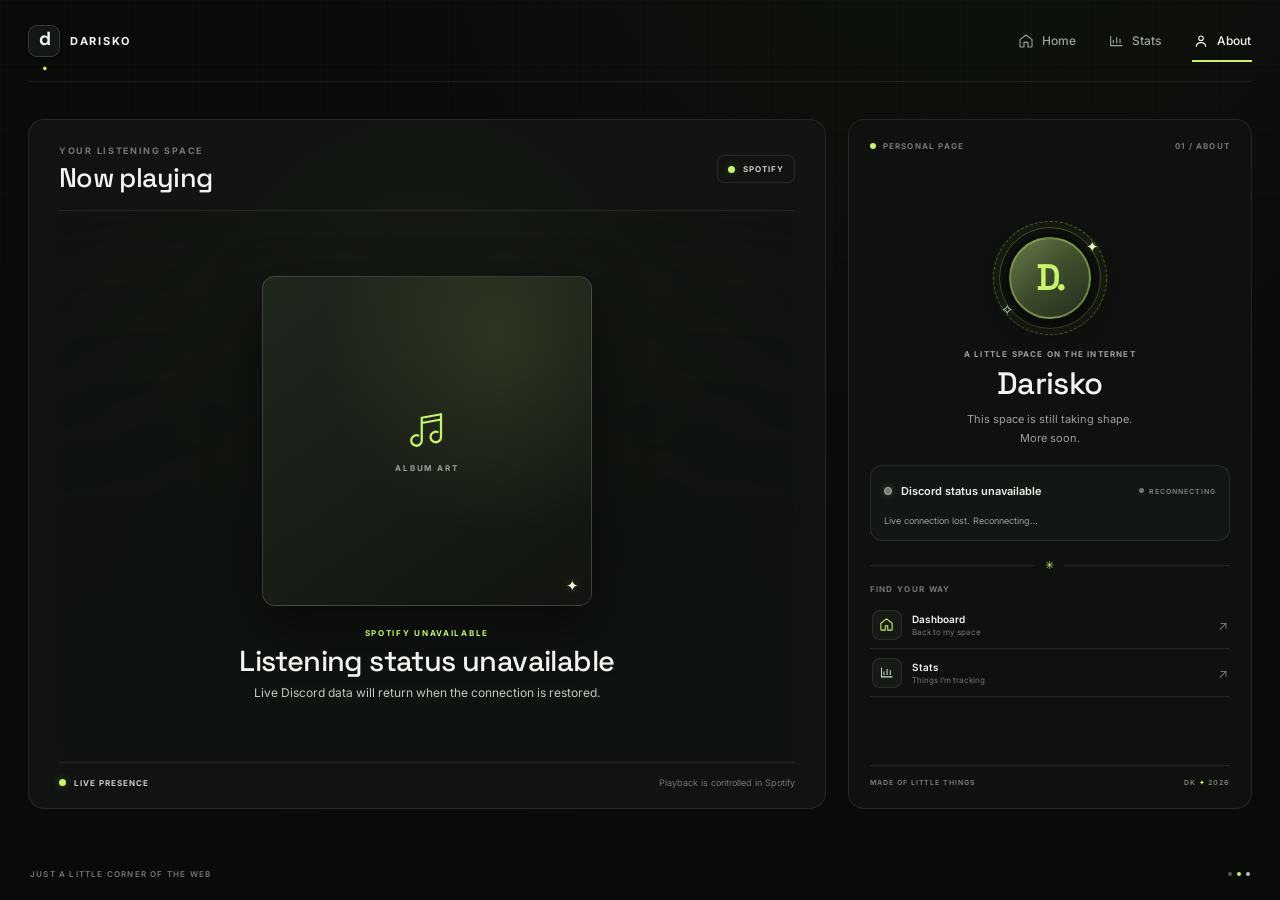
==== commit c31073f0: "Rework About page in sleek graphite theme" ====
--- a/about.html
+++ b/about.html
@@ -3,18 +3,16 @@
   <head>
     <meta charset="UTF-8" />
     <meta name="viewport" content="width=device-width, initial-scale=1.0" />
-    <meta name="theme-color" content="#141218" />
+    <meta name="theme-color" content="#090b09" />
     <meta name="description" content="A personal page for Darisko." />
     <title>About — Darisko</title>
     <link rel="preconnect" href="https://fonts.googleapis.com" />
     <link rel="preconnect" href="https://fonts.gstatic.com" crossorigin />
-    <link href="https://fonts.googleapis.com/css2?family=Roboto:wght@400;500;600;700&family=Roboto+Flex:wght@400;500;600;700&display=swap" rel="stylesheet" />
+    <link href="https://fonts.googleapis.com/css2?family=Inter:wght@400;500;600;700&family=Space+Grotesk:wght@400;500;600;700&display=swap" rel="stylesheet" />
     <link rel="stylesheet" href="about.css" />
     <script src="discord.js" defer></script>
   </head>
   <body class="about-body">
-    <div class="ambient ambient-violet" aria-hidden="true"></div>
-    <div class="ambient ambient-blue" aria-hidden="true"></div>
     <main class="profile-page">
       <header class="profile-nav">
         <a class="profile-brand" href="index.html" aria-label="Darisko home"><span class="brand-glyph">d<span>.</span></span><span>DARISKO</span></a>
@@ -27,12 +25,9 @@
 
       <div class="about-layout">
       <section class="profile-card" aria-labelledby="profileName">
-        <div class="card-grain" aria-hidden="true"></div>
-        <div class="profile-orbit orbit-one" aria-hidden="true"></div>
-        <div class="profile-orbit orbit-two" aria-hidden="true"></div>
         <div class="profile-topline"><span class="profile-label"><i></i> PERSONAL PAGE</span><span class="profile-index">01 / ABOUT</span></div>
         <div class="profile-center">
-          <div class="avatar-wrap"><div class="avatar-halo" aria-hidden="true"></div><svg class="music-squiggle" id="musicSquiggle" viewBox="0 0 180 180" aria-hidden="true"><defs><linearGradient id="musicWaveGradient" x1="0" y1="0" x2="1" y2="1"><stop offset="0" stop-color="#91f6ff"/><stop offset=".48" stop-color="#c19aff"/><stop offset="1" stop-color="#7ce8ff"/></linearGradient></defs><path id="musicSquigglePath"/><text class="music-orbit-star" x="90" y="8" text-anchor="middle">✦</text></svg><div class="avatar" id="profileAvatar" role="img" aria-label="Darisko profile picture"><img class="avatar-image" id="discordAvatar" alt="" hidden /><span class="avatar-fallback" id="avatarFallback" aria-hidden="true">D<span>.</span></span></div><span class="avatar-star star-a" aria-hidden="true">✦</span><span class="avatar-star star-b" aria-hidden="true">✧</span></div>
+          <div class="avatar-wrap"><div class="avatar-halo" aria-hidden="true"></div><svg class="music-squiggle" id="musicSquiggle" viewBox="0 0 180 180" aria-hidden="true"><defs><linearGradient id="musicWaveGradient" x1="0" y1="0" x2="1" y2="1"><stop offset="0" stop-color="#c8f36d"/><stop offset=".48" stop-color="#f2f6da"/><stop offset="1" stop-color="#9ecb72"/></linearGradient></defs><path id="musicSquigglePath"/><text class="music-orbit-star" x="90" y="8" text-anchor="middle">✦</text></svg><div class="avatar" id="profileAvatar" role="img" aria-label="Darisko profile picture"><img class="avatar-image" id="discordAvatar" alt="" hidden /><span class="avatar-fallback" id="avatarFallback" aria-hidden="true">D<span>.</span></span></div><span class="avatar-star star-a" aria-hidden="true">✦</span><span class="avatar-star star-b" aria-hidden="true">✧</span></div>
           <p class="profile-kicker">A LITTLE SPACE ON THE INTERNET</p>
           <h1 id="profileName">Darisko</h1>
           <p class="profile-bio">This space is still taking shape.<br />More soon.</p>
--- a/about.css
+++ b/about.css
@@ -1,173 +1,137 @@
-:root{
-  color-scheme:dark;
-  font-family:"Roboto","DM Sans",Arial,sans-serif;
-  font-synthesis:none;
-  text-rendering:optimizeLegibility;
-  -webkit-font-smoothing:antialiased;
-  --md-primary:#d0bcff;
-  --md-on-primary:#381e72;
-  --md-primary-container:#4f378b;
-  --md-on-primary-container:#eaddff;
-  --md-secondary:#ccc2dc;
-  --md-tertiary:#efb8c8;
-  --md-background:#141218;
-  --md-surface-low:#1d1b20;
-  --md-surface:#211f26;
-  --md-surface-high:#2b2930;
-  --md-surface-highest:#36343b;
-  --md-on-surface:#e6e0e9;
-  --md-on-surface-variant:#cac4d0;
-  --md-outline:#48454e;
-  --md-outline-variant:#49454f;
-  --md-success:#8dddaf;
-  background:var(--md-background);
-  color:var(--md-on-surface)
-}
+:root{color-scheme:dark;font-family:"Inter","Roboto",Arial,sans-serif;font-synthesis:none;text-rendering:optimizeLegibility;-webkit-font-smoothing:antialiased;--ink:#f2f4ef;--muted:#9ba199;--quiet:#727970;--line:#ffffff16;--surface:#101310;--surface-raised:#151915;--accent:#c8f36d;--accent-ink:#1b2410;background:#090b09;color:var(--ink)}
 *{box-sizing:border-box}
 html{min-width:320px;min-height:100%;scroll-behavior:smooth}
-body{min-height:100vh;margin:0;background:radial-gradient(ellipse at 50% -25%,#4636675c,transparent 55%),var(--md-background);color:var(--md-on-surface)}
-body:before{position:fixed;inset:0;z-index:0;background:radial-gradient(circle at 12% 20%,#d0bcff08 0 1px,transparent 1.5px),radial-gradient(circle at 88% 75%,#d0bcff08 0 1px,transparent 1.5px);background-size:46px 46px,61px 61px;content:"";pointer-events:none}
+body{min-height:100vh;margin:0;background:radial-gradient(ellipse at 75% -30%,#3345202a,transparent 48%),#090b09;color:var(--ink)}
+body:before{position:fixed;inset:0;z-index:0;background-image:linear-gradient(#ffffff04 1px,transparent 1px),linear-gradient(90deg,#ffffff04 1px,transparent 1px);background-size:64px 64px;content:"";mask-image:linear-gradient(to bottom,#000 0%,transparent 80%);pointer-events:none}
 a{color:inherit;text-decoration:none}
-a:focus-visible{outline:2px solid var(--md-primary);outline-offset:3px;border-radius:12px}
-button{font:inherit}
+a:focus-visible{outline:2px solid var(--accent);outline-offset:4px;border-radius:8px}
 [hidden]{display:none!important}
-.profile-page{position:relative;z-index:1;width:min(100% - 40px,1160px);min-height:100vh;margin:0 auto;display:flex;flex-direction:column}
+.profile-page{position:relative;z-index:1;width:min(100% - 56px,1240px);min-height:100vh;margin:0 auto;display:flex;flex-direction:column}
 
-/* Small app bar and primary navigation */
-.profile-nav{position:relative;height:76px;flex:0 0 auto;display:flex;align-items:center;justify-content:space-between;gap:24px;border-bottom:1px solid #ffffff12}
-.profile-brand{display:flex;align-items:center;gap:11px;color:var(--md-on-surface);font-size:13px;font-weight:700;letter-spacing:1.3px}
-.brand-glyph{width:38px;height:38px;display:grid;place-items:center;border-radius:14px;background:var(--md-primary-container);color:var(--md-on-primary-container);font:700 21px "Roboto",sans-serif;letter-spacing:-2px}
-.brand-glyph span{color:var(--md-primary)}
-.profile-menu{display:flex;align-items:center;gap:4px;padding:4px;border:1px solid #ffffff0c;border-radius:999px;background:var(--md-surface-low)}
-.profile-nav .profile-menu a{min-height:40px;display:flex;align-items:center;justify-content:center;gap:8px;padding:0 17px;border:0;border-radius:999px;color:var(--md-on-surface-variant);font-size:12px;font-weight:500;transition:background .2s,color .2s,transform .2s}
-.profile-menu a svg{width:18px;height:18px;fill:none;stroke:currentColor;stroke-width:1.7;stroke-linecap:round;stroke-linejoin:round}
-.profile-nav .profile-menu a:hover{background:#ffffff0a;color:var(--md-on-surface)}
-.profile-nav .profile-menu a:active{transform:scale(.97)}
-.profile-nav .profile-menu a.current{background:var(--md-primary-container);color:var(--md-on-primary-container);font-weight:600}
+/* A quiet wordmark and understated text navigation */
+.profile-nav{height:82px;flex:0 0 auto;display:flex;align-items:center;justify-content:space-between;gap:28px;border-bottom:1px solid var(--line)}
+.profile-brand{display:flex;align-items:center;gap:10px;color:var(--ink);font-size:11px;font-weight:700;letter-spacing:1.7px}
+.brand-glyph{width:32px;height:32px;display:grid;place-items:center;border:1px solid #ffffff25;border-radius:9px;background:#141814;color:var(--ink);font:700 19px "Space Grotesk",sans-serif;letter-spacing:-2px}
+.brand-glyph span{color:var(--accent)}
+.profile-menu{display:flex;align-items:center;gap:30px}
+.profile-nav .profile-menu a{position:relative;min-height:40px;display:inline-flex;align-items:center;gap:8px;padding:0 1px;color:var(--muted);font-size:12px;font-weight:500;transition:color .18s}
+.profile-menu a svg{width:16px;height:16px;fill:none;stroke:currentColor;stroke-width:1.7;stroke-linecap:round;stroke-linejoin:round}
+.profile-nav .profile-menu a:hover,.profile-nav .profile-menu a.current{color:var(--ink)}
+.profile-nav .profile-menu a.current:after{position:absolute;right:0;bottom:-1px;left:0;height:2px;background:var(--accent);content:""}
 
-/* Page scaffold and profile card */
-.about-layout{width:100%;display:grid;grid-template-columns:minmax(310px,.84fr) minmax(0,1.16fr);align-items:stretch;gap:24px;margin:auto;padding:30px 0}
-.profile-card,.music-player{position:relative;isolation:isolate;min-width:0;overflow:hidden;border:1px solid var(--md-outline-variant);border-radius:28px;background:var(--md-surface);box-shadow:0 8px 28px #0003}
-.profile-card{min-height:650px;display:flex;flex-direction:column;justify-content:space-between;padding:22px}
-.profile-card:before,.music-player:before{position:absolute;z-index:-1;inset:0;background:linear-gradient(145deg,#ffffff06,transparent 45%,#d0bcff04);content:"";pointer-events:none}
+/* Music takes the lead; personal details sit in a slim side rail */
+.about-layout{width:100%;display:grid;grid-template-columns:minmax(0,1.42fr) minmax(300px,.72fr);grid-template-areas:"player profile";align-items:stretch;gap:22px;margin:auto;padding:32px 0}
+.music-player,.profile-card{position:relative;isolation:isolate;min-width:0;overflow:hidden;border:1px solid var(--line);border-radius:16px;background:var(--surface)}
+.music-player{grid-area:player;min-height:690px;display:flex;flex-direction:column;padding:25px 30px 20px;background:radial-gradient(ellipse at 50% 35%,#9cca4a0d,transparent 48%),var(--surface)}
+.profile-card{grid-area:profile;min-height:690px;display:flex;flex-direction:column;justify-content:space-between;padding:21px;background:#0e110e}
 .card-grain,.profile-orbit{display:none}
-.profile-topline,.profile-bottomline{display:flex;align-items:center;justify-content:space-between;gap:12px;color:var(--md-on-surface-variant);font-size:10px;font-weight:600;letter-spacing:.7px}
-.profile-label{display:flex;align-items:center;gap:9px}
-.profile-label i{width:8px;height:8px;border-radius:50%;background:var(--md-primary);box-shadow:0 0 0 4px #d0bcff1a}
-.profile-index{color:#aaa4b1;font-size:9px}
-.profile-center{position:relative;z-index:1;width:100%;margin:25px auto 22px;text-align:center}
 
-/* Profile photo and listening animation */
-.avatar-wrap{position:relative;width:116px;height:116px;margin:0 auto 20px;display:grid;place-items:center}
-.avatar-halo{position:absolute;inset:2px;border:1px solid #d0bcff4d;border-radius:50%;box-shadow:0 0 0 7px #d0bcff09,0 0 25px #d0bcff16;animation:halo-turn 20s linear infinite}
-.avatar-halo:after{position:absolute;inset:-7px;border:1px dashed #d0bcff50;border-radius:50%;content:""}
-.avatar{position:relative;display:grid;place-items:center;width:88px;height:88px;overflow:hidden;border:3px solid var(--md-surface-highest);border-radius:50%;background:linear-gradient(145deg,#7553aa,#3b3150);color:#f4edff;font:600 40px/1 "Roboto",sans-serif;box-shadow:0 0 0 1px #d0bcff62,0 8px 24px #0006}
-.avatar span{color:var(--md-primary)}
+/* Page identity */
+.music-player-heading{display:flex;align-items:center;justify-content:space-between;gap:18px;padding-bottom:17px;border-bottom:1px solid var(--line)}
+.music-overline,.profile-kicker{margin:0;color:var(--quiet);font-size:9px;font-weight:700;letter-spacing:1.7px;text-transform:uppercase}
+.music-player-heading h2{margin:7px 0 0;color:var(--ink);font:500 27px/1.1 "Space Grotesk",sans-serif;letter-spacing:-.7px}
+.music-source{display:flex;align-items:center;gap:8px;padding:8px 10px;border:1px solid #ffffff17;border-radius:7px;color:#c9d0c4;font-size:8px;font-weight:700;letter-spacing:1px}
+.music-source i,.music-player-footer i{width:7px;height:7px;border-radius:50%;background:var(--accent);box-shadow:0 0 10px #c8f36d50}
+
+/* Album stage and metadata */
+.spotify-row{position:relative;isolation:isolate;flex:1;min-width:0;display:flex;flex-direction:column;align-items:stretch;justify-content:center;gap:22px;margin:0;padding:25px 3px 22px;overflow:hidden;border:0;border-radius:0;background:transparent}
+.spotify-row:before{position:absolute;z-index:-2;inset:0 -35px;border-radius:18px;background-image:linear-gradient(180deg,#1013108f,#101310e8 52%,#101310ef),var(--spotify-art-bg,radial-gradient(ellipse at center 25%,#c8f36d13,transparent 65%));background-position:center;background-size:cover;content:"";filter:blur(28px) saturate(1.3);opacity:.8;transform:scale(1.08);transition:opacity .3s}
+.spotify-row:after{display:none}
+.spotify-artwork{position:relative;z-index:1;flex:0 0 auto;width:min(100%,330px);height:auto;aspect-ratio:1;margin:0 auto;overflow:hidden;border:1px solid #ffffff22;border-radius:13px;background:linear-gradient(145deg,#2b3327,#171b16);box-shadow:0 18px 50px #0008}
+.spotify-art{display:block;width:100%;height:100%;margin:0;border:0;border-radius:inherit;background:transparent;object-fit:cover}
+.spotify-art-placeholder{position:absolute;inset:0;display:grid;align-content:center;justify-items:center;gap:12px;color:var(--accent);background:radial-gradient(ellipse at 72% 18%,#c8f36d1b,transparent 52%),linear-gradient(145deg,#20271d,#111410)}
+.spotify-art-placeholder svg{width:42px;height:42px;fill:none;stroke:currentColor;stroke-width:1.3;stroke-linecap:round;stroke-linejoin:round}
+.spotify-art-placeholder small{color:var(--muted);font-size:8px;font-weight:700;letter-spacing:1.8px}
+.spotify-art-shine{position:absolute;right:12px;bottom:10px;color:#eef5d7;font-size:15px;text-shadow:0 0 12px #c8f36d55}
+.spotify-copy{position:relative;z-index:1;width:100%;min-width:0;display:grid;gap:6px;text-align:center}
+.spotify-copy small{overflow:hidden;color:var(--accent);font-size:8px;font-weight:700;letter-spacing:1.7px;text-overflow:ellipsis;white-space:nowrap}
+.spotify-copy strong{overflow:hidden;color:var(--ink);font:500 clamp(21px,2.5vw,29px)/1.2 "Space Grotesk",sans-serif;letter-spacing:-.6px;text-overflow:ellipsis;white-space:nowrap}
+.spotify-copy>#spotifyArtist{overflow:hidden;color:#c2c9be;font-size:12px;text-overflow:ellipsis;white-space:nowrap}
+.spotify-copy>#spotifyAlbum{overflow:hidden;color:var(--quiet);font-size:10px;text-overflow:ellipsis;white-space:nowrap}
+.spotify-copy>.spotify-progress{min-width:0;display:grid;gap:6px;margin-top:13px;overflow:visible}
+.spotify-wave{position:static;display:block;width:100%;height:17px;overflow:visible;background:transparent}
+.spotify-wave .wave-track{stroke:#ffffff35;stroke-width:1.5}
+.spotify-wave .wave-fill{stroke:url(#musicWaveGradient);stroke-width:2.5;stroke-dasharray:0 100;filter:drop-shadow(0 0 3px #c8f36d55);transition:stroke-dasharray .8s linear}
+.spotify-wave.indeterminate .wave-fill{stroke-dasharray:22 100!important;animation:wave-drift 1.5s ease-in-out infinite alternate}
+.spotify-times{display:flex;justify-content:space-between;color:var(--muted);font-size:9px;font-variant-numeric:tabular-nums;line-height:1}
+.spotify-open{position:relative;z-index:1;align-self:center;min-width:157px;height:42px;display:inline-flex;align-items:center;justify-content:center;gap:10px;margin:0;padding:0 17px;border:1px solid var(--accent);border-radius:8px;background:var(--accent);color:var(--accent-ink);font-size:11px;font-weight:700;transition:filter .18s,transform .18s}
+.spotify-open:hover{transform:translateY(-1px);filter:brightness(1.08)}
+.spotify-open:active{transform:scale(.98)}
+.spotify-open b{font-size:14px;font-weight:500}
+.music-player-footer{display:flex;align-items:center;justify-content:space-between;gap:12px;padding-top:14px;border-top:1px solid var(--line);color:var(--quiet);font-size:9px}
+.music-player-footer>span:first-child{display:flex;align-items:center;gap:8px;color:#c9d0c4;font-size:8px;font-weight:700;letter-spacing:1px}
+
+/* Profile, Discord presence and activity */
+.profile-topline,.profile-bottomline{display:flex;align-items:center;justify-content:space-between;gap:10px;color:var(--quiet);font-size:8px;font-weight:700;letter-spacing:1.2px}
+.profile-label{display:flex;align-items:center;gap:7px}
+.profile-label i{width:6px;height:6px;border-radius:50%;background:var(--accent)}
+.profile-index{color:var(--quiet);font-size:8px}
+.profile-center{width:100%;margin:22px auto 18px;text-align:center}
+.avatar-wrap{position:relative;width:108px;height:108px;margin:0 auto 17px;display:grid;place-items:center}
+.avatar-halo{position:absolute;inset:3px;border:1px solid #c8f36d4a;border-radius:50%;box-shadow:0 0 0 7px #c8f36d0b;animation:halo-turn 24s linear infinite}
+.avatar-halo:after{position:absolute;inset:-7px;border:1px dashed #c8f36d4a;border-radius:50%;content:""}
+.avatar{position:relative;width:82px;height:82px;display:grid;place-items:center;overflow:hidden;border:2px solid #c8f36d66;border-radius:50%;background:linear-gradient(145deg,#566a37,#242e1e);color:#f1f6e9;font:600 37px "Space Grotesk",sans-serif;letter-spacing:-4px;box-shadow:0 0 0 3px #090b09,0 8px 22px #0008}
+.avatar span{color:var(--accent)}
 .avatar-image{position:absolute;inset:0;width:100%;height:100%;border:0;border-radius:inherit;object-fit:cover}
 .avatar-image[hidden],.avatar-fallback[hidden]{display:none}
 .avatar-fallback{position:relative;z-index:1;pointer-events:none}
-.avatar:after{position:absolute;inset:0;border-radius:inherit;background:linear-gradient(135deg,#ffffff18,transparent 48%);content:"";pointer-events:none}
-.avatar-star{position:absolute;z-index:4;color:#eaddff;font-size:16px;text-shadow:0 0 12px #d0bcff;animation:star-float 3.5s ease-in-out infinite}
-.star-a{top:16px;right:4px}
-.star-b{bottom:15px;left:5px;color:#a8dfff;animation-delay:-1.7s}
-.music-squiggle{position:absolute;inset:-19px;z-index:3;width:calc(100% + 38px);height:calc(100% + 38px);overflow:visible;opacity:0;visibility:hidden;pointer-events:none;filter:drop-shadow(0 0 5px #a8dfff88)}
-.music-squiggle path{fill:none;stroke:url(#musicWaveGradient);stroke-width:1.8;stroke-linecap:round;stroke-linejoin:round;vector-effect:non-scaling-stroke}
-.music-orbit-star{fill:#eaddff;font:14px "Roboto",sans-serif;filter:drop-shadow(0 0 5px #d0bcff)}
-.avatar-wrap.is-listening .avatar-halo{border-color:#9ce8c280;box-shadow:0 0 0 7px #8dddaf10,0 0 27px #8dddaf24}
-.avatar-wrap.is-listening .music-squiggle{opacity:1;visibility:visible;animation:music-ring 18s linear infinite}
-.profile-kicker{margin:0 0 7px;color:var(--md-primary);font-size:10px;font-weight:700;letter-spacing:1.5px}
-.profile-center h1{margin:0;color:var(--md-on-surface);font:500 34px/1.2 "Roboto",Arial,sans-serif;letter-spacing:-.6px}
-.profile-bio{margin:9px 0 20px;color:var(--md-on-surface-variant);font-size:13px;line-height:1.65}
+.avatar:after{position:absolute;inset:0;border-radius:inherit;background:linear-gradient(135deg,#ffffff1a,transparent 48%);content:"";pointer-events:none}
+.avatar-star{position:absolute;z-index:4;color:#e4f5bf;font-size:15px;text-shadow:0 0 10px #c8f36d55;animation:star-float 3.4s ease-in-out infinite}
+.star-a{top:13px;right:5px}.star-b{bottom:13px;left:5px;color:#c6ddd8;animation-delay:-1.7s}
+.music-squiggle{position:absolute;inset:-19px;z-index:3;width:calc(100% + 38px);height:calc(100% + 38px);overflow:visible;opacity:0;visibility:hidden;pointer-events:none;filter:drop-shadow(0 0 4px #c8f36d70)}
+.music-squiggle path{fill:none;stroke:url(#musicWaveGradient);stroke-width:1.65;stroke-linecap:round;stroke-linejoin:round;vector-effect:non-scaling-stroke}
+.music-orbit-star{fill:#edfacf;font:14px "Inter",sans-serif;filter:drop-shadow(0 0 4px #c8f36d)}
+.avatar-wrap.is-listening .avatar-halo{border-color:#c8f36d9c;box-shadow:0 0 0 7px #c8f36d12,0 0 22px #c8f36d2b}
+.avatar-wrap.is-listening .music-squiggle{opacity:1;visibility:visible;animation:music-ring 16s linear infinite}
+.profile-kicker{margin:0 0 7px;color:var(--muted);font-size:8px;letter-spacing:1.2px}
+.profile-center h1{margin:0;color:var(--ink);font:500 31px/1.15 "Space Grotesk",sans-serif;letter-spacing:-.6px}
+.profile-bio{margin:9px 0 17px;color:var(--muted);font-size:11px;line-height:1.7}
+.discord-presence{width:100%;display:grid;gap:10px;margin:0 auto;padding:13px;border:1px solid var(--line);border-radius:12px;background:#131713;text-align:left}
+.presence-heading{min-height:25px;display:flex;align-items:center;gap:9px}
+.presence-state-dot{width:8px;height:8px;flex:0 0 auto;border:1px solid #ffffff40;border-radius:50%;background:#787f74;box-shadow:0 0 0 4px #ffffff08}
+.presence-status{color:#e9eee6;font-size:11px;font-weight:600}
+.presence-live{margin-left:auto;color:var(--quiet);font-size:7px;font-weight:700;letter-spacing:1px}
+.presence-live:before{display:inline-block;width:5px;height:5px;margin:0 5px 1px 0;border-radius:50%;background:currentColor;content:""}
+.discord-presence[data-state="online"] .presence-state-dot{background:#8dddaf;box-shadow:0 0 0 4px #8dddaf15}
+.discord-presence[data-state="idle"] .presence-state-dot{background:#f3c96b;box-shadow:0 0 0 4px #f3c96b15}
+.discord-presence[data-state="dnd"] .presence-state-dot{background:#ffb4ab;box-shadow:0 0 0 4px #ffb4ab15}
+.discord-presence[data-state="offline"] .presence-state-dot,.discord-presence[data-state="unavailable"] .presence-state-dot{background:#787f74;box-shadow:0 0 0 4px #ffffff08}
+.discord-presence[data-state="live"] .presence-live,.presence-live.is-live{color:var(--accent)}
+.presence-hint{margin:0;color:var(--muted);font-size:9px;line-height:1.5}
+.presence-hint a{color:var(--accent);text-decoration:underline;text-underline-offset:2px}
+.activity-row{min-width:0;display:flex;align-items:center;gap:9px;padding:9px;border:1px solid #ffffff0c;border-radius:10px;background:#191e18}
+.activity-icon{width:30px;height:30px;display:grid;place-items:center;flex:0 0 auto;border:1px solid #c8f36d2b;border-radius:8px;background:#c8f36d12;color:var(--accent)}
+.activity-icon svg{width:15px;height:15px;fill:currentColor}
+.activity-copy{min-width:0;display:grid;gap:3px;flex:1}
+.activity-copy small{color:var(--accent);font-size:7px;font-weight:700;letter-spacing:1px}
+.activity-copy strong{overflow:hidden;color:var(--ink);font-size:10px;font-weight:600;text-overflow:ellipsis;white-space:nowrap}
+.activity-copy>span:last-child{overflow:hidden;color:var(--muted);font-size:9px;text-overflow:ellipsis;white-space:nowrap}
 
-/* Discord presence and activity use M3 cards, status chips and list rows */
-.discord-presence{width:100%;display:grid;gap:11px;margin:0 auto;padding:15px;border:1px solid var(--md-outline);border-radius:20px;background:var(--md-surface-low);text-align:left}
-.presence-heading{min-height:28px;display:flex;align-items:center;gap:10px}
-.presence-state-dot{width:10px;height:10px;flex:0 0 auto;border:2px solid #ffffff24;border-radius:50%;background:#aaa4b1;box-shadow:0 0 0 4px #aaa4b117}
-.presence-status{color:var(--md-on-surface);font-size:13px;font-weight:500}
-.presence-live{margin-left:auto;padding:5px 9px;border:1px solid var(--md-outline);border-radius:999px;color:var(--md-on-surface-variant);font-size:8px;font-weight:700;letter-spacing:.8px}
-.presence-live:before{display:inline-block;width:6px;height:6px;margin:0 6px 1px 0;border-radius:50%;background:currentColor;content:""}
-.discord-presence[data-state="online"] .presence-state-dot{background:#8dddaf;box-shadow:0 0 0 4px #8dddaf1c}
-.discord-presence[data-state="idle"] .presence-state-dot{background:#f5c76b;box-shadow:0 0 0 4px #f5c76b1c}
-.discord-presence[data-state="dnd"] .presence-state-dot{background:#ffb4ab;box-shadow:0 0 0 4px #ffb4ab1c}
-.discord-presence[data-state="offline"] .presence-state-dot,.discord-presence[data-state="unavailable"] .presence-state-dot{background:#aaa4b1;box-shadow:0 0 0 4px #aaa4b117}
-.discord-presence[data-state="live"] .presence-live,.presence-live.is-live{color:var(--md-success)}
-.presence-hint{margin:0;color:var(--md-on-surface-variant);font-size:11px;line-height:1.5}
-.presence-hint a{color:var(--md-primary);font-weight:600;text-decoration:underline;text-underline-offset:2px}
-.activity-row{min-width:0;display:flex;align-items:center;gap:11px;padding:11px;border:1px solid #ffffff0e;border-radius:16px;background:var(--md-surface-high)}
-.activity-icon{width:38px;height:38px;display:grid;place-items:center;flex:0 0 auto;border-radius:13px;background:#4f378b;color:var(--md-on-primary-container)}
-.activity-icon svg{width:19px;height:19px;fill:currentColor}
-.activity-copy{min-width:0;display:grid;gap:4px;flex:1}
-.activity-copy small{color:var(--md-primary);font-size:8px;font-weight:700;letter-spacing:1px}
-.activity-copy strong{overflow:hidden;color:var(--md-on-surface);font-size:12px;font-weight:500;text-overflow:ellipsis;white-space:nowrap}
-.activity-copy>span:last-child{overflow:hidden;color:var(--md-on-surface-variant);font-size:10px;text-overflow:ellipsis;white-space:nowrap}
-
-/* Supporting page destinations as tonal list buttons */
-.profile-divider{display:flex;align-items:center;justify-content:center;gap:11px;margin:21px 0 16px;color:var(--md-primary)}
-.profile-divider span{height:1px;flex:1;background:var(--md-outline)}
-.profile-divider i{font-size:15px;font-style:normal}
-.links-label{margin:0 0 9px;color:var(--md-on-surface-variant);font-size:9px;font-weight:700;letter-spacing:1.2px;text-align:left}
-.profile-links{display:grid;gap:8px;text-align:left}
-.profile-link{min-height:56px;display:flex;align-items:center;gap:11px;padding:8px 11px;border:1px solid #ffffff0c;border-radius:17px;background:var(--md-surface-high);transition:background .18s,border-color .18s,transform .18s}
-.profile-link:hover{transform:translateY(-1px);border-color:#d0bcff52;background:var(--md-surface-highest)}
-.profile-link:active{transform:scale(.99)}
-.link-icon{width:36px;height:36px;display:grid;place-items:center;flex:0 0 auto;border-radius:12px;background:#4f378b;color:var(--md-on-primary-container)}
-.link-icon svg{width:18px;height:18px;fill:none;stroke:currentColor;stroke-width:1.7;stroke-linecap:round;stroke-linejoin:round}
-.stats-link-icon{background:#633b55;color:#f5d9eb}
-.profile-link>span:nth-child(2){min-width:0;display:grid;gap:3px;flex:1}
-.profile-link strong{color:var(--md-on-surface);font-size:12px;font-weight:500}
-.profile-link small{color:var(--md-on-surface-variant);font-size:10px}
-.profile-link b{color:var(--md-on-surface-variant);font-size:17px;font-weight:400}
-.profile-bottomline{padding-top:14px;border-top:1px solid #ffffff14;color:#a49daa;font-size:8px;letter-spacing:1px}
-.profile-bottomline i{color:var(--md-primary);font-style:normal}
-
-/* Material 3 now-playing card with the custom wavy progress line retained */
-.music-player{min-height:650px;display:flex;flex-direction:column;padding:24px;background:radial-gradient(ellipse at 50% 35%,#4f378b25,transparent 56%),var(--md-surface)}
-.music-player-heading{display:flex;align-items:center;justify-content:space-between;gap:14px;margin-bottom:12px}
-.music-overline{margin:0 0 5px;color:var(--md-on-surface-variant);font-size:9px;font-weight:700;letter-spacing:1.2px}
-.music-player-heading h2{margin:0;color:var(--md-on-surface);font-size:24px;font-weight:500;letter-spacing:-.35px}
-.music-source{display:flex;align-items:center;gap:7px;padding:7px 10px;border:1px solid var(--md-outline);border-radius:999px;background:var(--md-surface-low);color:var(--md-on-surface-variant);font-size:8px;font-weight:700;letter-spacing:.9px}
-.music-source i{width:7px;height:7px;border-radius:50%;background:#8dddaf;box-shadow:0 0 0 4px #8dddaf16}
-.spotify-row{position:relative;isolation:isolate;flex:1;display:flex;flex-direction:column;align-items:stretch;justify-content:center;gap:18px;min-width:0;margin:0;padding:16px 4px 20px;overflow:hidden;border:0;border-radius:22px;background:transparent}
-.spotify-row:before{position:absolute;z-index:-2;inset:-22px;border-radius:28px;background-image:linear-gradient(180deg,#211f26a8,#211f26e8 50%,#211f26ee),var(--spotify-art-bg,radial-gradient(ellipse at center 25%,#d0bcff2c,transparent 65%));background-position:center;background-size:cover;content:"";filter:blur(28px) saturate(1.25);opacity:.8;transform:scale(1.1);transition:opacity .35s}
-.spotify-row:after{position:absolute;z-index:-1;inset:0;border:1px solid #ffffff0c;border-radius:22px;background:linear-gradient(135deg,#ffffff04,transparent 65%);content:"";pointer-events:none}
-.spotify-row[data-state="playing"]:before{opacity:1}
-.spotify-artwork{position:relative;z-index:1;flex:0 0 auto;width:min(100%,300px);height:auto;aspect-ratio:1;margin:0 auto;overflow:hidden;border:1px solid #ffffff2b;border-radius:24px;background:linear-gradient(145deg,#46365b,#29242f);box-shadow:0 14px 32px #0006,0 1px #ffffff20 inset}
-.spotify-art{display:block;width:100%;height:100%;margin:0;border:0;border-radius:inherit;background:transparent;object-fit:cover}
-.spotify-art-placeholder{position:absolute;inset:0;display:grid;align-content:center;justify-items:center;gap:11px;color:var(--md-on-primary-container);background:radial-gradient(ellipse at 70% 15%,#d0bcff2c,transparent 50%),linear-gradient(145deg,#393046,#24212a)}
-.spotify-art-placeholder svg{width:42px;height:42px;fill:none;stroke:currentColor;stroke-width:1.4;stroke-linecap:round;stroke-linejoin:round}
-.spotify-art-placeholder small{color:var(--md-on-surface-variant);font-size:8px;font-weight:700;letter-spacing:1.4px}
-.spotify-art-shine{position:absolute;right:14px;bottom:12px;color:#fff9;font-size:16px;text-shadow:0 0 12px #fff}
-.spotify-copy{position:relative;z-index:1;width:100%;display:grid;align-self:stretch;gap:6px;min-width:0;text-align:center}
-.spotify-copy small{overflow:hidden;color:var(--md-primary);font-size:8px;font-weight:700;letter-spacing:1.5px;text-overflow:ellipsis;white-space:nowrap}
-.spotify-copy strong{overflow:hidden;color:var(--md-on-surface);font-size:clamp(19px,2.2vw,25px);font-weight:500;letter-spacing:-.45px;text-overflow:ellipsis;white-space:nowrap}
-.spotify-copy>#spotifyArtist{overflow:hidden;color:var(--md-on-surface-variant);font-size:12px;text-overflow:ellipsis;white-space:nowrap}
-.spotify-copy>#spotifyAlbum{overflow:hidden;color:#aaa3b0;font-size:10px;text-overflow:ellipsis;white-space:nowrap}
-.spotify-copy>.spotify-progress{min-width:0;display:grid;gap:5px;margin-top:10px;overflow:visible}
-.spotify-wave{position:static;display:block;width:100%;height:18px;overflow:visible;background:transparent}
-.spotify-wave .wave-track{stroke:#cac4d052;stroke-width:1.55}
-.spotify-wave .wave-fill{stroke:url(#musicWaveGradient);stroke-width:2.8;stroke-dasharray:0 100;filter:drop-shadow(0 0 4px #d0bcff88);transition:stroke-dasharray .8s linear}
-.spotify-wave.indeterminate .wave-fill{stroke-dasharray:22 100!important;animation:wave-drift 1.5s ease-in-out infinite alternate}
-.spotify-times{display:flex;justify-content:space-between;color:var(--md-on-surface-variant);font-size:9px;font-variant-numeric:tabular-nums;line-height:1}
-.spotify-open{position:relative;z-index:1;align-self:center;min-width:164px;min-height:44px;display:inline-flex;align-items:center;justify-content:center;gap:10px;margin:0;padding:0 20px;border:0;border-radius:999px;background:var(--md-primary);color:var(--md-on-primary);font-size:12px;font-weight:600;box-shadow:0 2px 5px #0004;transition:background .18s,box-shadow .18s,transform .18s}
-.spotify-open:hover{transform:translateY(-1px);background:#dfd0ff;box-shadow:0 4px 12px #0005}
-.spotify-open:active{transform:scale(.98)}
-.spotify-open b{font-size:15px;font-weight:400}
-.music-player-footer{display:flex;align-items:center;justify-content:space-between;gap:10px;margin-top:auto;padding-top:15px;border-top:1px solid #ffffff14;color:var(--md-on-surface-variant);font-size:9px}
-.music-player-footer>span:first-child{display:flex;align-items:center;gap:8px;color:var(--md-on-surface);font-size:8px;font-weight:700;letter-spacing:.9px}
-.music-player-footer i{width:7px;height:7px;border-radius:50%;background:#8dddaf;box-shadow:0 0 0 4px #8dddaf15}
-.spotify-art[hidden],.spotify-art-placeholder[hidden],.spotify-progress[hidden],.spotify-open[hidden],.activity-row[hidden],.presence-hint[hidden]{display:none!important}
-
-.profile-footer{display:flex;align-items:center;justify-content:space-between;gap:16px;margin-top:auto;padding:19px 3px 22px;color:#aaa4b1;font-size:9px;font-weight:500;letter-spacing:.7px}
-.footer-dots{display:flex;gap:5px}
-.footer-dots i{width:5px;height:5px;border-radius:50%;background:#635e69}
-.footer-dots i:nth-child(2){background:var(--md-primary)}
-.footer-dots i:nth-child(3){background:#a8dfff}
-
+/* Compact site links */
+.profile-divider{display:flex;align-items:center;gap:10px;margin:17px 0 12px;color:var(--accent)}
+.profile-divider span{height:1px;flex:1;background:var(--line)}
+.profile-divider i{font-size:11px;font-style:normal}
+.links-label{margin:0 0 7px;color:var(--quiet);font-size:8px;font-weight:700;letter-spacing:1.3px;text-align:left}
+.profile-links{display:grid;gap:0;text-align:left}
+.profile-link{min-height:48px;display:flex;align-items:center;gap:10px;padding:7px 2px;border-bottom:1px solid var(--line);transition:color .15s}
+.profile-link:hover{color:var(--accent)}
+.link-icon{width:30px;height:30px;display:grid;place-items:center;flex:0 0 auto;border:1px solid var(--line);border-radius:8px;background:#171b16;color:#c8f36d}
+.link-icon svg{width:15px;height:15px;fill:none;stroke:currentColor;stroke-width:1.7;stroke-linecap:round;stroke-linejoin:round}
+.stats-link-icon{color:#c4d7ce}
+.profile-link>span:nth-child(2){min-width:0;display:grid;gap:2px;flex:1}
+.profile-link strong{color:var(--ink);font-size:10px;font-weight:600}
+.profile-link small{color:var(--quiet);font-size:8px}
+.profile-link b{color:var(--quiet);font-size:13px;font-weight:400}
+.profile-bottomline{padding-top:12px;border-top:1px solid var(--line);color:var(--quiet);font-size:7px;letter-spacing:.9px}
+.profile-bottomline i{color:var(--accent);font-style:normal}
+.profile-footer{display:flex;align-items:center;justify-content:space-between;gap:16px;margin-top:auto;padding:17px 2px 21px;color:var(--quiet);font-size:8px;font-weight:600;letter-spacing:1.2px}
+.footer-dots{display:flex;gap:5px}.footer-dots i{width:4px;height:4px;border-radius:50%;background:#555d51}.footer-dots i:nth-child(2){background:var(--accent)}.footer-dots i:nth-child(3){background:#a9c6bb}
+.activity-row[hidden],.presence-hint[hidden],.spotify-art[hidden],.spotify-art-placeholder[hidden],.spotify-progress[hidden],.spotify-open[hidden]{display:none!important}
 @keyframes halo-turn{to{transform:rotate(360deg)}}
 @keyframes music-ring{to{transform:rotate(360deg)}}
 @keyframes star-float{0%,100%{transform:translateY(0)}50%{transform:translateY(-4px)}}
 @keyframes wave-drift{from{stroke-dashoffset:0}to{stroke-dashoffset:-28}}
-@media(max-width:900px){.profile-page{width:min(100% - 32px,650px)}.about-layout{grid-template-columns:1fr;max-width:580px;gap:18px}.profile-card{min-height:0}.music-player{min-height:620px}}
-@media(max-width:600px){.profile-page{width:calc(100% - 24px)}.profile-nav{height:auto;min-height:68px;flex-wrap:wrap;gap:10px;padding:10px 0}.profile-brand{font-size:11px}.brand-glyph{width:34px;height:34px}.profile-menu{order:3;width:100%;justify-content:center}.profile-nav .profile-menu a{min-height:36px;flex:1;max-width:140px;padding:0 9px;font-size:10px}.profile-menu a svg{width:16px;height:16px}.about-layout{padding:17px 0}.profile-card{padding:18px;border-radius:24px}.profile-topline,.profile-bottomline{font-size:8px}.profile-center{margin:23px auto 20px}.avatar-wrap{width:106px;height:106px}.avatar{width:80px;height:80px}.profile-center h1{font-size:31px}.music-player{min-height:570px;padding:18px;border-radius:24px}.music-player-heading h2{font-size:22px}.spotify-row{gap:15px;padding:13px 3px 17px}.spotify-artwork{width:min(100%,260px);border-radius:21px}.spotify-copy strong{font-size:21px}.music-player-footer{font-size:8px}}
-@media(max-width:370px){.profile-card{padding:15px}.profile-topline{letter-spacing:.4px}.profile-index{font-size:8px}.music-player{min-height:530px;padding:15px}.music-source{padding:6px 8px;font-size:7px}.spotify-artwork{width:min(100%,225px)}.presence-live{padding:4px 7px;font-size:7px}.music-player-footer{align-items:flex-start;flex-direction:column}.music-player-footer>span:last-child{text-align:left}}
+@media(max-width:920px){.profile-page{width:min(100% - 36px,690px)}.about-layout{max-width:650px;grid-template-columns:1fr;grid-template-areas:"player" "profile";gap:16px}.music-player{min-height:660px}.profile-card{min-height:0}.profile-center{max-width:440px}}
+@media(max-width:600px){.profile-page{width:calc(100% - 26px)}.profile-nav{height:auto;min-height:68px;flex-wrap:wrap;gap:9px;padding:10px 0}.profile-brand{font-size:9px;letter-spacing:1.3px}.brand-glyph{width:29px;height:29px}.profile-menu{order:3;width:100%;justify-content:center;gap:clamp(16px,8vw,32px)}.profile-nav .profile-menu a{min-height:35px;font-size:10px}.profile-menu a svg{width:14px;height:14px}.about-layout{padding:17px 0}.music-player{min-height:600px;padding:17px 15px 14px;border-radius:13px}.music-player-heading h2{font-size:23px}.music-source{padding:7px 8px;font-size:7px}.spotify-row{gap:17px;padding:18px 2px}.spotify-artwork{width:min(100%,270px);border-radius:11px}.spotify-copy strong{font-size:22px}.profile-card{padding:17px;border-radius:13px}.profile-topline,.profile-bottomline{font-size:7px}.profile-index{font-size:7px}.music-player-footer{font-size:8px}}
+@media(max-width:360px){.profile-nav .profile-menu a{gap:5px}.music-player{min-height:560px;padding-right:12px;padding-left:12px}.spotify-artwork{width:min(100%,235px)}.music-player-footer{align-items:flex-start;flex-direction:column}.profile-card{padding:14px}}
 @media(prefers-reduced-motion:reduce){*,*::before,*::after{scroll-behavior:auto!important;animation:none!important;transition:none!important}}
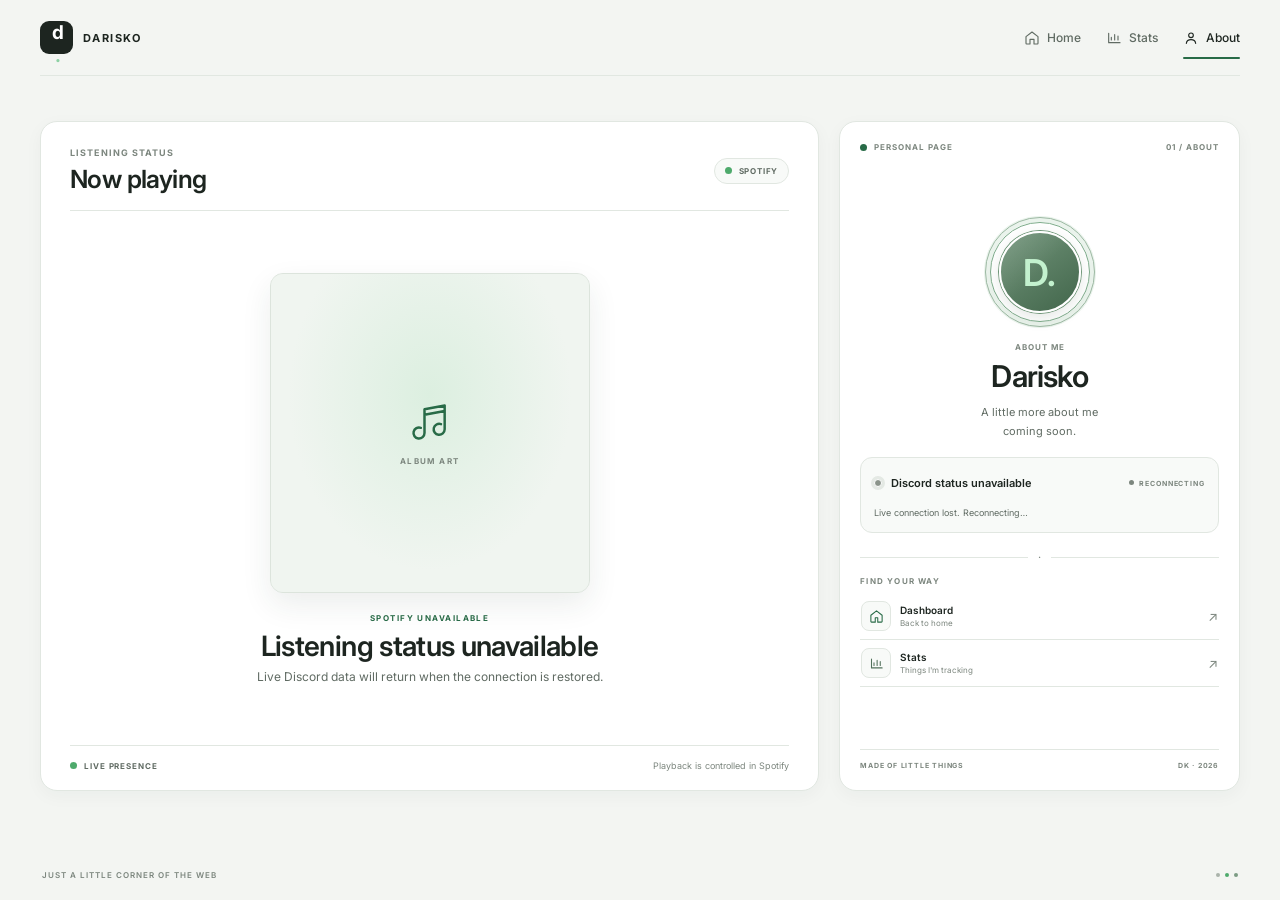
==== commit dde038c7: "Replace space theme with clean light About page" ====
--- a/about.html
+++ b/about.html
@@ -3,12 +3,12 @@
   <head>
     <meta charset="UTF-8" />
     <meta name="viewport" content="width=device-width, initial-scale=1.0" />
-    <meta name="theme-color" content="#090b09" />
+    <meta name="theme-color" content="#f3f5f2" />
     <meta name="description" content="A personal page for Darisko." />
     <title>About — Darisko</title>
     <link rel="preconnect" href="https://fonts.googleapis.com" />
     <link rel="preconnect" href="https://fonts.gstatic.com" crossorigin />
-    <link href="https://fonts.googleapis.com/css2?family=Inter:wght@400;500;600;700&family=Space+Grotesk:wght@400;500;600;700&display=swap" rel="stylesheet" />
+    <link href="https://fonts.googleapis.com/css2?family=Inter:wght@400;500;600;700&display=swap" rel="stylesheet" />
     <link rel="stylesheet" href="about.css" />
     <script src="discord.js" defer></script>
   </head>
@@ -27,10 +27,10 @@
       <section class="profile-card" aria-labelledby="profileName">
         <div class="profile-topline"><span class="profile-label"><i></i> PERSONAL PAGE</span><span class="profile-index">01 / ABOUT</span></div>
         <div class="profile-center">
-          <div class="avatar-wrap"><div class="avatar-halo" aria-hidden="true"></div><svg class="music-squiggle" id="musicSquiggle" viewBox="0 0 180 180" aria-hidden="true"><defs><linearGradient id="musicWaveGradient" x1="0" y1="0" x2="1" y2="1"><stop offset="0" stop-color="#c8f36d"/><stop offset=".48" stop-color="#f2f6da"/><stop offset="1" stop-color="#9ecb72"/></linearGradient></defs><path id="musicSquigglePath"/><text class="music-orbit-star" x="90" y="8" text-anchor="middle">✦</text></svg><div class="avatar" id="profileAvatar" role="img" aria-label="Darisko profile picture"><img class="avatar-image" id="discordAvatar" alt="" hidden /><span class="avatar-fallback" id="avatarFallback" aria-hidden="true">D<span>.</span></span></div><span class="avatar-star star-a" aria-hidden="true">✦</span><span class="avatar-star star-b" aria-hidden="true">✧</span></div>
-          <p class="profile-kicker">A LITTLE SPACE ON THE INTERNET</p>
+          <div class="avatar-wrap"><div class="avatar-halo" aria-hidden="true"></div><svg class="music-squiggle" id="musicSquiggle" viewBox="0 0 180 180" aria-hidden="true"><defs><linearGradient id="musicWaveGradient" x1="0" y1="0" x2="1" y2="1"><stop offset="0" stop-color="#63a878"/><stop offset=".48" stop-color="#e5f3e7"/><stop offset="1" stop-color="#2e8b58"/></linearGradient></defs><path id="musicSquigglePath"/></svg><div class="avatar" id="profileAvatar" role="img" aria-label="Darisko profile picture"><img class="avatar-image" id="discordAvatar" alt="" hidden /><span class="avatar-fallback" id="avatarFallback" aria-hidden="true">D<span>.</span></span></div></div>
+          <p class="profile-kicker">ABOUT ME</p>
           <h1 id="profileName">Darisko</h1>
-          <p class="profile-bio">This space is still taking shape.<br />More soon.</p>
+          <p class="profile-bio">A little more about me<br />coming soon.</p>
           <section class="discord-presence" id="discordPresence" data-state="loading" aria-label="Discord presence" aria-busy="true">
             <div class="presence-heading">
               <span class="presence-state-dot" aria-hidden="true"></span>
@@ -43,26 +43,26 @@
               <span class="activity-copy"><small id="activityLabel">ACTIVITY</small><strong id="activityName"></strong><span id="activityDetails"></span></span>
             </div>
           </section>
-          <div class="profile-divider"><span></span><i>✳</i><span></span></div>
+          <div class="profile-divider"><span></span><i>·</i><span></span></div>
           <p class="links-label">FIND YOUR WAY</p>
           <div class="profile-links">
-            <a class="profile-link" href="index.html"><span class="link-icon home-link-icon" aria-hidden="true"><svg viewBox="0 0 24 24"><path d="m3 10 9-7 9 7v10a1 1 0 0 1-1 1h-6v-7h-4v7H4a1 1 0 0 1-1-1Z"/></svg></span><span><strong>Dashboard</strong><small>Back to my space</small></span><b aria-hidden="true">↗</b></a>
+            <a class="profile-link" href="index.html"><span class="link-icon home-link-icon" aria-hidden="true"><svg viewBox="0 0 24 24"><path d="m3 10 9-7 9 7v10a1 1 0 0 1-1 1h-6v-7h-4v7H4a1 1 0 0 1-1-1Z"/></svg></span><span><strong>Dashboard</strong><small>Back to home</small></span><b aria-hidden="true">↗</b></a>
             <a class="profile-link" href="stats.html"><span class="link-icon stats-link-icon" aria-hidden="true"><svg viewBox="0 0 24 24"><path d="M4 19V5m0 14h17M8 15v-4m5 4V7m5 8V9"/></svg></span><span><strong>Stats</strong><small>Things I'm tracking</small></span><b aria-hidden="true">↗</b></a>
           </div>
         </div>
-        <div class="profile-bottomline"><span>MADE OF LITTLE THINGS</span><span>DK <i>✦</i> 2026</span></div>
+        <div class="profile-bottomline"><span>MADE OF LITTLE THINGS</span><span>DK · 2026</span></div>
       </section>
 
       <section class="music-player" aria-label="Spotify music player">
         <div class="music-player-heading">
-          <div><p class="music-overline">YOUR LISTENING SPACE</p><h2>Now playing</h2></div>
+          <div><p class="music-overline">LISTENING STATUS</p><h2>Now playing</h2></div>
           <span class="music-source"><i></i> SPOTIFY</span>
         </div>
         <div class="spotify-row" id="spotifyRow" data-state="idle" aria-label="Spotify player" aria-live="polite">
           <div class="spotify-artwork">
             <img class="spotify-art" id="spotifyArt" alt="" hidden />
             <span class="spotify-art-placeholder" id="spotifyPlaceholder" aria-hidden="true"><svg viewBox="0 0 24 24"><path d="M9 18V5l11-2v13M9 18a3 3 0 1 1-2-2.83M20 16a3 3 0 1 1-2-2.83M9 8l11-2"/></svg><small>ALBUM ART</small></span>
-            <span class="spotify-art-shine" aria-hidden="true">✦</span>
+
           </div>
           <div class="spotify-copy">
             <small id="spotifyEyebrow">WAITING FOR MUSIC</small>
--- a/about.css
+++ b/about.css
@@ -1,137 +1,131 @@
-:root{color-scheme:dark;font-family:"Inter","Roboto",Arial,sans-serif;font-synthesis:none;text-rendering:optimizeLegibility;-webkit-font-smoothing:antialiased;--ink:#f2f4ef;--muted:#9ba199;--quiet:#727970;--line:#ffffff16;--surface:#101310;--surface-raised:#151915;--accent:#c8f36d;--accent-ink:#1b2410;background:#090b09;color:var(--ink)}
+:root{color-scheme:light;font-family:"Inter","Arial",sans-serif;font-synthesis:none;text-rendering:optimizeLegibility;-webkit-font-smoothing:antialiased;--ink:#1d2520;--muted:#606b63;--quiet:#7c867e;--line:#e1e7e1;--surface:#fff;--surface-soft:#f8faf8;--accent:#286b47;--accent-ink:#fff;--accent-tint:#e7f3e9;background:#f3f5f2;color:var(--ink)}
 *{box-sizing:border-box}
 html{min-width:320px;min-height:100%;scroll-behavior:smooth}
-body{min-height:100vh;margin:0;background:radial-gradient(ellipse at 75% -30%,#3345202a,transparent 48%),#090b09;color:var(--ink)}
-body:before{position:fixed;inset:0;z-index:0;background-image:linear-gradient(#ffffff04 1px,transparent 1px),linear-gradient(90deg,#ffffff04 1px,transparent 1px);background-size:64px 64px;content:"";mask-image:linear-gradient(to bottom,#000 0%,transparent 80%);pointer-events:none}
+body{min-height:100vh;margin:0;background:#f3f5f2;color:var(--ink)}
 a{color:inherit;text-decoration:none}
-a:focus-visible{outline:2px solid var(--accent);outline-offset:4px;border-radius:8px}
+a:focus-visible{outline:2px solid var(--accent);outline-offset:3px;border-radius:8px}
 [hidden]{display:none!important}
-.profile-page{position:relative;z-index:1;width:min(100% - 56px,1240px);min-height:100vh;margin:0 auto;display:flex;flex-direction:column}
+.profile-page{width:min(100% - 48px,1200px);min-height:100vh;margin:0 auto;display:flex;flex-direction:column}
 
-/* A quiet wordmark and understated text navigation */
-.profile-nav{height:82px;flex:0 0 auto;display:flex;align-items:center;justify-content:space-between;gap:28px;border-bottom:1px solid var(--line)}
-.profile-brand{display:flex;align-items:center;gap:10px;color:var(--ink);font-size:11px;font-weight:700;letter-spacing:1.7px}
-.brand-glyph{width:32px;height:32px;display:grid;place-items:center;border:1px solid #ffffff25;border-radius:9px;background:#141814;color:var(--ink);font:700 19px "Space Grotesk",sans-serif;letter-spacing:-2px}
-.brand-glyph span{color:var(--accent)}
-.profile-menu{display:flex;align-items:center;gap:30px}
-.profile-nav .profile-menu a{position:relative;min-height:40px;display:inline-flex;align-items:center;gap:8px;padding:0 1px;color:var(--muted);font-size:12px;font-weight:500;transition:color .18s}
+/* Clean site header */
+.profile-nav{height:76px;flex:0 0 auto;display:flex;align-items:center;justify-content:space-between;gap:24px;border-bottom:1px solid var(--line)}
+.profile-brand{display:flex;align-items:center;gap:10px;color:var(--ink);font-size:11px;font-weight:700;letter-spacing:1.4px}
+.brand-glyph{width:33px;height:33px;display:grid;place-items:center;border-radius:9px;background:var(--ink);color:white;font:700 19px "Inter",sans-serif;letter-spacing:-2px}
+.brand-glyph span{color:#8dd1a4}
+.profile-menu{display:flex;align-items:center;gap:25px}
+.profile-nav .profile-menu a{position:relative;min-height:40px;display:inline-flex;align-items:center;gap:7px;color:var(--muted);font-size:12px;font-weight:500;transition:color .18s}
 .profile-menu a svg{width:16px;height:16px;fill:none;stroke:currentColor;stroke-width:1.7;stroke-linecap:round;stroke-linejoin:round}
 .profile-nav .profile-menu a:hover,.profile-nav .profile-menu a.current{color:var(--ink)}
-.profile-nav .profile-menu a.current:after{position:absolute;right:0;bottom:-1px;left:0;height:2px;background:var(--accent);content:""}
+.profile-nav .profile-menu a.current:after{position:absolute;right:0;bottom:-1px;left:0;height:2px;border-radius:3px;background:var(--accent);content:""}
 
-/* Music takes the lead; personal details sit in a slim side rail */
-.about-layout{width:100%;display:grid;grid-template-columns:minmax(0,1.42fr) minmax(300px,.72fr);grid-template-areas:"player profile";align-items:stretch;gap:22px;margin:auto;padding:32px 0}
-.music-player,.profile-card{position:relative;isolation:isolate;min-width:0;overflow:hidden;border:1px solid var(--line);border-radius:16px;background:var(--surface)}
-.music-player{grid-area:player;min-height:690px;display:flex;flex-direction:column;padding:25px 30px 20px;background:radial-gradient(ellipse at 50% 35%,#9cca4a0d,transparent 48%),var(--surface)}
-.profile-card{grid-area:profile;min-height:690px;display:flex;flex-direction:column;justify-content:space-between;padding:21px;background:#0e110e}
+/* New music-first layout */
+.about-layout{width:100%;display:grid;grid-template-columns:minmax(0,1.4fr) minmax(300px,.72fr);grid-template-areas:"player profile";align-items:stretch;gap:20px;margin:auto;padding:28px 0}
+.music-player,.profile-card{position:relative;min-width:0;overflow:hidden;border:1px solid var(--line);border-radius:17px;background:var(--surface);box-shadow:0 5px 18px #2635280a}
+.music-player{grid-area:player;min-height:670px;display:flex;flex-direction:column;padding:25px 29px 19px}
+.profile-card{grid-area:profile;min-height:670px;display:flex;flex-direction:column;justify-content:space-between;padding:20px}
 .card-grain,.profile-orbit{display:none}
 
-/* Page identity */
-.music-player-heading{display:flex;align-items:center;justify-content:space-between;gap:18px;padding-bottom:17px;border-bottom:1px solid var(--line)}
-.music-overline,.profile-kicker{margin:0;color:var(--quiet);font-size:9px;font-weight:700;letter-spacing:1.7px;text-transform:uppercase}
-.music-player-heading h2{margin:7px 0 0;color:var(--ink);font:500 27px/1.1 "Space Grotesk",sans-serif;letter-spacing:-.7px}
-.music-source{display:flex;align-items:center;gap:8px;padding:8px 10px;border:1px solid #ffffff17;border-radius:7px;color:#c9d0c4;font-size:8px;font-weight:700;letter-spacing:1px}
-.music-source i,.music-player-footer i{width:7px;height:7px;border-radius:50%;background:var(--accent);box-shadow:0 0 10px #c8f36d50}
-
-/* Album stage and metadata */
-.spotify-row{position:relative;isolation:isolate;flex:1;min-width:0;display:flex;flex-direction:column;align-items:stretch;justify-content:center;gap:22px;margin:0;padding:25px 3px 22px;overflow:hidden;border:0;border-radius:0;background:transparent}
-.spotify-row:before{position:absolute;z-index:-2;inset:0 -35px;border-radius:18px;background-image:linear-gradient(180deg,#1013108f,#101310e8 52%,#101310ef),var(--spotify-art-bg,radial-gradient(ellipse at center 25%,#c8f36d13,transparent 65%));background-position:center;background-size:cover;content:"";filter:blur(28px) saturate(1.3);opacity:.8;transform:scale(1.08);transition:opacity .3s}
-.spotify-row:after{display:none}
-.spotify-artwork{position:relative;z-index:1;flex:0 0 auto;width:min(100%,330px);height:auto;aspect-ratio:1;margin:0 auto;overflow:hidden;border:1px solid #ffffff22;border-radius:13px;background:linear-gradient(145deg,#2b3327,#171b16);box-shadow:0 18px 50px #0008}
+/* Player surface */
+.music-player-heading{display:flex;align-items:center;justify-content:space-between;gap:16px;padding-bottom:16px;border-bottom:1px solid var(--line)}
+.music-overline,.profile-kicker{margin:0;color:var(--quiet);font-size:9px;font-weight:700;letter-spacing:1.1px;text-transform:uppercase}
+.music-player-heading h2{margin:6px 0 0;color:var(--ink);font-size:25px;font-weight:600;letter-spacing:-.6px}
+.music-source{display:flex;align-items:center;gap:7px;padding:7px 10px;border:1px solid var(--line);border-radius:999px;background:var(--surface-soft);color:var(--muted);font-size:8px;font-weight:700;letter-spacing:.8px}
+.music-source i,.music-player-footer i{width:7px;height:7px;border-radius:50%;background:#4eaa6c}
+.spotify-row{position:relative;flex:1;min-width:0;display:flex;flex-direction:column;align-items:stretch;justify-content:center;gap:20px;margin:0;padding:23px 2px;overflow:hidden;border:0;background:transparent}
+.spotify-row:before,.spotify-row:after{display:none}
+.spotify-artwork{position:relative;flex:0 0 auto;width:min(100%,320px);height:auto;aspect-ratio:1;margin:0 auto;overflow:hidden;border:1px solid #dce4dc;border-radius:13px;background:#e8efe8;box-shadow:0 12px 30px #27392d16}
 .spotify-art{display:block;width:100%;height:100%;margin:0;border:0;border-radius:inherit;background:transparent;object-fit:cover}
-.spotify-art-placeholder{position:absolute;inset:0;display:grid;align-content:center;justify-items:center;gap:12px;color:var(--accent);background:radial-gradient(ellipse at 72% 18%,#c8f36d1b,transparent 52%),linear-gradient(145deg,#20271d,#111410)}
-.spotify-art-placeholder svg{width:42px;height:42px;fill:none;stroke:currentColor;stroke-width:1.3;stroke-linecap:round;stroke-linejoin:round}
-.spotify-art-placeholder small{color:var(--muted);font-size:8px;font-weight:700;letter-spacing:1.8px}
-.spotify-art-shine{position:absolute;right:12px;bottom:10px;color:#eef5d7;font-size:15px;text-shadow:0 0 12px #c8f36d55}
-.spotify-copy{position:relative;z-index:1;width:100%;min-width:0;display:grid;gap:6px;text-align:center}
-.spotify-copy small{overflow:hidden;color:var(--accent);font-size:8px;font-weight:700;letter-spacing:1.7px;text-overflow:ellipsis;white-space:nowrap}
-.spotify-copy strong{overflow:hidden;color:var(--ink);font:500 clamp(21px,2.5vw,29px)/1.2 "Space Grotesk",sans-serif;letter-spacing:-.6px;text-overflow:ellipsis;white-space:nowrap}
-.spotify-copy>#spotifyArtist{overflow:hidden;color:#c2c9be;font-size:12px;text-overflow:ellipsis;white-space:nowrap}
+.spotify-art-placeholder{position:absolute;inset:0;display:grid;align-content:center;justify-items:center;gap:12px;color:var(--accent);background:radial-gradient(ellipse at 50% 38%,#dcefe0,transparent 63%),#f0f5f0}
+.spotify-art-placeholder svg{width:44px;height:44px;fill:none;stroke:currentColor;stroke-width:1.35;stroke-linecap:round;stroke-linejoin:round}
+.spotify-art-placeholder small{color:var(--quiet);font-size:8px;font-weight:700;letter-spacing:1.4px}
+.spotify-art-shine{display:none}
+.spotify-copy{width:100%;min-width:0;display:grid;gap:6px;text-align:center}
+.spotify-copy small{overflow:hidden;color:var(--accent);font-size:8px;font-weight:700;letter-spacing:1.45px;text-overflow:ellipsis;white-space:nowrap}
+.spotify-copy strong{overflow:hidden;color:var(--ink);font-size:clamp(21px,2.5vw,28px);font-weight:600;letter-spacing:-.65px;text-overflow:ellipsis;white-space:nowrap}
+.spotify-copy>#spotifyArtist{overflow:hidden;color:var(--muted);font-size:12px;text-overflow:ellipsis;white-space:nowrap}
 .spotify-copy>#spotifyAlbum{overflow:hidden;color:var(--quiet);font-size:10px;text-overflow:ellipsis;white-space:nowrap}
-.spotify-copy>.spotify-progress{min-width:0;display:grid;gap:6px;margin-top:13px;overflow:visible}
-.spotify-wave{position:static;display:block;width:100%;height:17px;overflow:visible;background:transparent}
-.spotify-wave .wave-track{stroke:#ffffff35;stroke-width:1.5}
-.spotify-wave .wave-fill{stroke:url(#musicWaveGradient);stroke-width:2.5;stroke-dasharray:0 100;filter:drop-shadow(0 0 3px #c8f36d55);transition:stroke-dasharray .8s linear}
+.spotify-copy>.spotify-progress{min-width:0;display:grid;gap:6px;margin-top:12px;overflow:visible}
+.spotify-wave{display:block;width:100%;height:17px;overflow:visible;background:transparent}
+.spotify-wave .wave-track{stroke:#aeb9af;stroke-width:1.5}
+.spotify-wave .wave-fill{stroke:url(#musicWaveGradient);stroke-width:2.5;stroke-dasharray:0 100;transition:stroke-dasharray .8s linear}
 .spotify-wave.indeterminate .wave-fill{stroke-dasharray:22 100!important;animation:wave-drift 1.5s ease-in-out infinite alternate}
 .spotify-times{display:flex;justify-content:space-between;color:var(--muted);font-size:9px;font-variant-numeric:tabular-nums;line-height:1}
-.spotify-open{position:relative;z-index:1;align-self:center;min-width:157px;height:42px;display:inline-flex;align-items:center;justify-content:center;gap:10px;margin:0;padding:0 17px;border:1px solid var(--accent);border-radius:8px;background:var(--accent);color:var(--accent-ink);font-size:11px;font-weight:700;transition:filter .18s,transform .18s}
-.spotify-open:hover{transform:translateY(-1px);filter:brightness(1.08)}
+.spotify-open{align-self:center;min-width:158px;height:42px;display:inline-flex;align-items:center;justify-content:center;gap:9px;margin:0;padding:0 17px;border:0;border-radius:9px;background:var(--accent);color:var(--accent-ink);font-size:11px;font-weight:600;transition:background .18s,transform .18s}
+.spotify-open:hover{transform:translateY(-1px);background:#1f593a}
 .spotify-open:active{transform:scale(.98)}
-.spotify-open b{font-size:14px;font-weight:500}
+.spotify-open b{font-size:14px;font-weight:400}
 .music-player-footer{display:flex;align-items:center;justify-content:space-between;gap:12px;padding-top:14px;border-top:1px solid var(--line);color:var(--quiet);font-size:9px}
-.music-player-footer>span:first-child{display:flex;align-items:center;gap:8px;color:#c9d0c4;font-size:8px;font-weight:700;letter-spacing:1px}
+.music-player-footer>span:first-child{display:flex;align-items:center;gap:7px;color:var(--muted);font-size:8px;font-weight:700;letter-spacing:.9px}
 
-/* Profile, Discord presence and activity */
-.profile-topline,.profile-bottomline{display:flex;align-items:center;justify-content:space-between;gap:10px;color:var(--quiet);font-size:8px;font-weight:700;letter-spacing:1.2px}
+/* Profile and presence */
+.profile-topline,.profile-bottomline{display:flex;align-items:center;justify-content:space-between;gap:10px;color:var(--quiet);font-size:8px;font-weight:700;letter-spacing:1px}
 .profile-label{display:flex;align-items:center;gap:7px}
-.profile-label i{width:6px;height:6px;border-radius:50%;background:var(--accent)}
+.profile-label i{width:7px;height:7px;border-radius:50%;background:var(--accent)}
 .profile-index{color:var(--quiet);font-size:8px}
-.profile-center{width:100%;margin:22px auto 18px;text-align:center}
-.avatar-wrap{position:relative;width:108px;height:108px;margin:0 auto 17px;display:grid;place-items:center}
-.avatar-halo{position:absolute;inset:3px;border:1px solid #c8f36d4a;border-radius:50%;box-shadow:0 0 0 7px #c8f36d0b;animation:halo-turn 24s linear infinite}
-.avatar-halo:after{position:absolute;inset:-7px;border:1px dashed #c8f36d4a;border-radius:50%;content:""}
-.avatar{position:relative;width:82px;height:82px;display:grid;place-items:center;overflow:hidden;border:2px solid #c8f36d66;border-radius:50%;background:linear-gradient(145deg,#566a37,#242e1e);color:#f1f6e9;font:600 37px "Space Grotesk",sans-serif;letter-spacing:-4px;box-shadow:0 0 0 3px #090b09,0 8px 22px #0008}
-.avatar span{color:var(--accent)}
+.profile-center{width:100%;margin:23px auto 18px;text-align:center}
+.avatar-wrap{position:relative;width:106px;height:106px;margin:0 auto 17px;display:grid;place-items:center}
+.avatar-halo{position:absolute;inset:3px;border:1px solid #7eac8b;border-radius:50%;box-shadow:0 0 0 6px #eaf3ec;animation:halo-turn 24s linear infinite}
+.avatar-halo:after{position:absolute;inset:-6px;border:1px solid #9db9a3;border-radius:50%;content:""}
+.avatar{position:relative;width:82px;height:82px;display:grid;place-items:center;overflow:hidden;border:2px solid white;border-radius:50%;background:linear-gradient(145deg,#71947a,#42664b);color:white;font:600 37px "Inter",sans-serif;box-shadow:0 0 0 1px #6c9475,0 5px 15px #263d2b20}
+.avatar span{color:#c3f1ce}
 .avatar-image{position:absolute;inset:0;width:100%;height:100%;border:0;border-radius:inherit;object-fit:cover}
 .avatar-image[hidden],.avatar-fallback[hidden]{display:none}
 .avatar-fallback{position:relative;z-index:1;pointer-events:none}
-.avatar:after{position:absolute;inset:0;border-radius:inherit;background:linear-gradient(135deg,#ffffff1a,transparent 48%);content:"";pointer-events:none}
-.avatar-star{position:absolute;z-index:4;color:#e4f5bf;font-size:15px;text-shadow:0 0 10px #c8f36d55;animation:star-float 3.4s ease-in-out infinite}
-.star-a{top:13px;right:5px}.star-b{bottom:13px;left:5px;color:#c6ddd8;animation-delay:-1.7s}
-.music-squiggle{position:absolute;inset:-19px;z-index:3;width:calc(100% + 38px);height:calc(100% + 38px);overflow:visible;opacity:0;visibility:hidden;pointer-events:none;filter:drop-shadow(0 0 4px #c8f36d70)}
-.music-squiggle path{fill:none;stroke:url(#musicWaveGradient);stroke-width:1.65;stroke-linecap:round;stroke-linejoin:round;vector-effect:non-scaling-stroke}
-.music-orbit-star{fill:#edfacf;font:14px "Inter",sans-serif;filter:drop-shadow(0 0 4px #c8f36d)}
-.avatar-wrap.is-listening .avatar-halo{border-color:#c8f36d9c;box-shadow:0 0 0 7px #c8f36d12,0 0 22px #c8f36d2b}
+.avatar:after{position:absolute;inset:0;border-radius:inherit;background:linear-gradient(135deg,#ffffff20,transparent 50%);content:"";pointer-events:none}
+.avatar-star{display:none}
+.music-squiggle{position:absolute;inset:-17px;z-index:3;width:calc(100% + 34px);height:calc(100% + 34px);overflow:visible;opacity:0;visibility:hidden;pointer-events:none}
+.music-squiggle path{fill:none;stroke:url(#musicWaveGradient);stroke-width:1.6;stroke-linecap:round;stroke-linejoin:round;vector-effect:non-scaling-stroke}
+.music-orbit-star{display:none}
+.avatar-wrap.is-listening .avatar-halo{border-color:#399259;box-shadow:0 0 0 6px #e3f2e7}
 .avatar-wrap.is-listening .music-squiggle{opacity:1;visibility:visible;animation:music-ring 16s linear infinite}
-.profile-kicker{margin:0 0 7px;color:var(--muted);font-size:8px;letter-spacing:1.2px}
-.profile-center h1{margin:0;color:var(--ink);font:500 31px/1.15 "Space Grotesk",sans-serif;letter-spacing:-.6px}
-.profile-bio{margin:9px 0 17px;color:var(--muted);font-size:11px;line-height:1.7}
-.discord-presence{width:100%;display:grid;gap:10px;margin:0 auto;padding:13px;border:1px solid var(--line);border-radius:12px;background:#131713;text-align:left}
+.profile-kicker{margin:0 0 6px;color:var(--quiet);font-size:8px;letter-spacing:1px}
+.profile-center h1{margin:0;color:var(--ink);font-size:30px;font-weight:600;letter-spacing:-.8px}
+.profile-bio{margin:9px 0 17px;color:var(--muted);font-size:11px;line-height:1.65}
+.discord-presence{width:100%;display:grid;gap:10px;margin:0 auto;padding:13px;border:1px solid var(--line);border-radius:12px;background:var(--surface-soft);text-align:left}
 .presence-heading{min-height:25px;display:flex;align-items:center;gap:9px}
-.presence-state-dot{width:8px;height:8px;flex:0 0 auto;border:1px solid #ffffff40;border-radius:50%;background:#787f74;box-shadow:0 0 0 4px #ffffff08}
-.presence-status{color:#e9eee6;font-size:11px;font-weight:600}
-.presence-live{margin-left:auto;color:var(--quiet);font-size:7px;font-weight:700;letter-spacing:1px}
+.presence-state-dot{width:8px;height:8px;flex:0 0 auto;border:1px solid #ffffff;border-radius:50%;background:#8a938a;box-shadow:0 0 0 3px #e4e9e4}
+.presence-status{color:var(--ink);font-size:11px;font-weight:600}
+.presence-live{margin-left:auto;color:var(--quiet);font-size:7px;font-weight:700;letter-spacing:.9px}
 .presence-live:before{display:inline-block;width:5px;height:5px;margin:0 5px 1px 0;border-radius:50%;background:currentColor;content:""}
-.discord-presence[data-state="online"] .presence-state-dot{background:#8dddaf;box-shadow:0 0 0 4px #8dddaf15}
-.discord-presence[data-state="idle"] .presence-state-dot{background:#f3c96b;box-shadow:0 0 0 4px #f3c96b15}
-.discord-presence[data-state="dnd"] .presence-state-dot{background:#ffb4ab;box-shadow:0 0 0 4px #ffb4ab15}
-.discord-presence[data-state="offline"] .presence-state-dot,.discord-presence[data-state="unavailable"] .presence-state-dot{background:#787f74;box-shadow:0 0 0 4px #ffffff08}
-.discord-presence[data-state="live"] .presence-live,.presence-live.is-live{color:var(--accent)}
+.discord-presence[data-state="online"] .presence-state-dot{background:#3e9b5a;box-shadow:0 0 0 3px #dcefe1}
+.discord-presence[data-state="idle"] .presence-state-dot{background:#d49b2c;box-shadow:0 0 0 3px #f6edda}
+.discord-presence[data-state="dnd"] .presence-state-dot{background:#ca5b55;box-shadow:0 0 0 3px #f4e2e0}
+.discord-presence[data-state="offline"] .presence-state-dot,.discord-presence[data-state="unavailable"] .presence-state-dot{background:#8a938a;box-shadow:0 0 0 3px #e4e9e4}
+.discord-presence[data-state="live"] .presence-live,.presence-live.is-live{color:#398c50}
 .presence-hint{margin:0;color:var(--muted);font-size:9px;line-height:1.5}
-.presence-hint a{color:var(--accent);text-decoration:underline;text-underline-offset:2px}
-.activity-row{min-width:0;display:flex;align-items:center;gap:9px;padding:9px;border:1px solid #ffffff0c;border-radius:10px;background:#191e18}
-.activity-icon{width:30px;height:30px;display:grid;place-items:center;flex:0 0 auto;border:1px solid #c8f36d2b;border-radius:8px;background:#c8f36d12;color:var(--accent)}
+.presence-hint a{color:var(--accent);font-weight:600;text-decoration:underline;text-underline-offset:2px}
+.activity-row{min-width:0;display:flex;align-items:center;gap:9px;padding:9px;border:1px solid var(--line);border-radius:10px;background:white}
+.activity-icon{width:30px;height:30px;display:grid;place-items:center;flex:0 0 auto;border-radius:8px;background:var(--accent-tint);color:var(--accent)}
 .activity-icon svg{width:15px;height:15px;fill:currentColor}
 .activity-copy{min-width:0;display:grid;gap:3px;flex:1}
-.activity-copy small{color:var(--accent);font-size:7px;font-weight:700;letter-spacing:1px}
+.activity-copy small{color:var(--accent);font-size:7px;font-weight:700;letter-spacing:.9px}
 .activity-copy strong{overflow:hidden;color:var(--ink);font-size:10px;font-weight:600;text-overflow:ellipsis;white-space:nowrap}
 .activity-copy>span:last-child{overflow:hidden;color:var(--muted);font-size:9px;text-overflow:ellipsis;white-space:nowrap}
 
-/* Compact site links */
-.profile-divider{display:flex;align-items:center;gap:10px;margin:17px 0 12px;color:var(--accent)}
+/* Simple navigation list */
+.profile-divider{display:flex;align-items:center;gap:10px;margin:17px 0 12px;color:var(--quiet)}
 .profile-divider span{height:1px;flex:1;background:var(--line)}
 .profile-divider i{font-size:11px;font-style:normal}
-.links-label{margin:0 0 7px;color:var(--quiet);font-size:8px;font-weight:700;letter-spacing:1.3px;text-align:left}
+.links-label{margin:0 0 7px;color:var(--quiet);font-size:8px;font-weight:700;letter-spacing:1.2px;text-align:left}
 .profile-links{display:grid;gap:0;text-align:left}
-.profile-link{min-height:48px;display:flex;align-items:center;gap:10px;padding:7px 2px;border-bottom:1px solid var(--line);transition:color .15s}
+.profile-link{min-height:47px;display:flex;align-items:center;gap:9px;padding:6px 1px;border-bottom:1px solid var(--line);transition:color .15s}
 .profile-link:hover{color:var(--accent)}
-.link-icon{width:30px;height:30px;display:grid;place-items:center;flex:0 0 auto;border:1px solid var(--line);border-radius:8px;background:#171b16;color:#c8f36d}
+.link-icon{width:30px;height:30px;display:grid;place-items:center;flex:0 0 auto;border:1px solid var(--line);border-radius:8px;background:var(--surface-soft);color:var(--accent)}
 .link-icon svg{width:15px;height:15px;fill:none;stroke:currentColor;stroke-width:1.7;stroke-linecap:round;stroke-linejoin:round}
-.stats-link-icon{color:#c4d7ce}
+.stats-link-icon{color:#52715b}
 .profile-link>span:nth-child(2){min-width:0;display:grid;gap:2px;flex:1}
 .profile-link strong{color:var(--ink);font-size:10px;font-weight:600}
 .profile-link small{color:var(--quiet);font-size:8px}
 .profile-link b{color:var(--quiet);font-size:13px;font-weight:400}
-.profile-bottomline{padding-top:12px;border-top:1px solid var(--line);color:var(--quiet);font-size:7px;letter-spacing:.9px}
+.profile-bottomline{padding-top:11px;border-top:1px solid var(--line);color:var(--quiet);font-size:7px;letter-spacing:.8px}
 .profile-bottomline i{color:var(--accent);font-style:normal}
-.profile-footer{display:flex;align-items:center;justify-content:space-between;gap:16px;margin-top:auto;padding:17px 2px 21px;color:var(--quiet);font-size:8px;font-weight:600;letter-spacing:1.2px}
-.footer-dots{display:flex;gap:5px}.footer-dots i{width:4px;height:4px;border-radius:50%;background:#555d51}.footer-dots i:nth-child(2){background:var(--accent)}.footer-dots i:nth-child(3){background:#a9c6bb}
+.profile-footer{display:flex;align-items:center;justify-content:space-between;gap:16px;margin-top:auto;padding:16px 2px 20px;color:var(--quiet);font-size:8px;font-weight:600;letter-spacing:1px}
+.footer-dots{display:flex;gap:5px}.footer-dots i{width:4px;height:4px;border-radius:50%;background:#aab3ab}.footer-dots i:nth-child(2){background:#4eaa6c}.footer-dots i:nth-child(3){background:#7b9b83}
 .activity-row[hidden],.presence-hint[hidden],.spotify-art[hidden],.spotify-art-placeholder[hidden],.spotify-progress[hidden],.spotify-open[hidden]{display:none!important}
 @keyframes halo-turn{to{transform:rotate(360deg)}}
 @keyframes music-ring{to{transform:rotate(360deg)}}
-@keyframes star-float{0%,100%{transform:translateY(0)}50%{transform:translateY(-4px)}}
 @keyframes wave-drift{from{stroke-dashoffset:0}to{stroke-dashoffset:-28}}
-@media(max-width:920px){.profile-page{width:min(100% - 36px,690px)}.about-layout{max-width:650px;grid-template-columns:1fr;grid-template-areas:"player" "profile";gap:16px}.music-player{min-height:660px}.profile-card{min-height:0}.profile-center{max-width:440px}}
-@media(max-width:600px){.profile-page{width:calc(100% - 26px)}.profile-nav{height:auto;min-height:68px;flex-wrap:wrap;gap:9px;padding:10px 0}.profile-brand{font-size:9px;letter-spacing:1.3px}.brand-glyph{width:29px;height:29px}.profile-menu{order:3;width:100%;justify-content:center;gap:clamp(16px,8vw,32px)}.profile-nav .profile-menu a{min-height:35px;font-size:10px}.profile-menu a svg{width:14px;height:14px}.about-layout{padding:17px 0}.music-player{min-height:600px;padding:17px 15px 14px;border-radius:13px}.music-player-heading h2{font-size:23px}.music-source{padding:7px 8px;font-size:7px}.spotify-row{gap:17px;padding:18px 2px}.spotify-artwork{width:min(100%,270px);border-radius:11px}.spotify-copy strong{font-size:22px}.profile-card{padding:17px;border-radius:13px}.profile-topline,.profile-bottomline{font-size:7px}.profile-index{font-size:7px}.music-player-footer{font-size:8px}}
-@media(max-width:360px){.profile-nav .profile-menu a{gap:5px}.music-player{min-height:560px;padding-right:12px;padding-left:12px}.spotify-artwork{width:min(100%,235px)}.music-player-footer{align-items:flex-start;flex-direction:column}.profile-card{padding:14px}}
+@media(max-width:920px){.profile-page{width:min(100% - 36px,680px)}.about-layout{max-width:640px;grid-template-columns:1fr;grid-template-areas:"player" "profile";gap:16px}.music-player{min-height:640px}.profile-card{min-height:0}.profile-center{max-width:460px}}
+@media(max-width:600px){.profile-page{width:calc(100% - 24px)}.profile-nav{height:auto;min-height:66px;flex-wrap:wrap;gap:8px;padding:9px 0}.profile-brand{font-size:9px;letter-spacing:1px}.brand-glyph{width:29px;height:29px}.profile-menu{order:3;width:100%;justify-content:center;gap:clamp(16px,8vw,30px)}.profile-nav .profile-menu a{min-height:34px;font-size:10px}.profile-menu a svg{width:14px;height:14px}.about-layout{padding:15px 0}.music-player{min-height:590px;padding:17px 15px 14px;border-radius:14px}.music-player-heading h2{font-size:22px}.music-source{padding:7px 8px;font-size:7px}.spotify-row{gap:16px;padding:18px 2px}.spotify-artwork{width:min(100%,260px);border-radius:11px}.spotify-copy strong{font-size:21px}.profile-card{padding:17px;border-radius:14px}.profile-topline,.profile-bottomline{font-size:7px}.profile-index{font-size:7px}.music-player-footer{font-size:8px}}
+@media(max-width:360px){.music-player{min-height:550px;padding-right:12px;padding-left:12px}.spotify-artwork{width:min(100%,225px)}.music-player-footer{align-items:flex-start;flex-direction:column}.profile-card{padding:14px}}
 @media(prefers-reduced-motion:reduce){*,*::before,*::after{scroll-behavior:auto!important;animation:none!important;transition:none!important}}
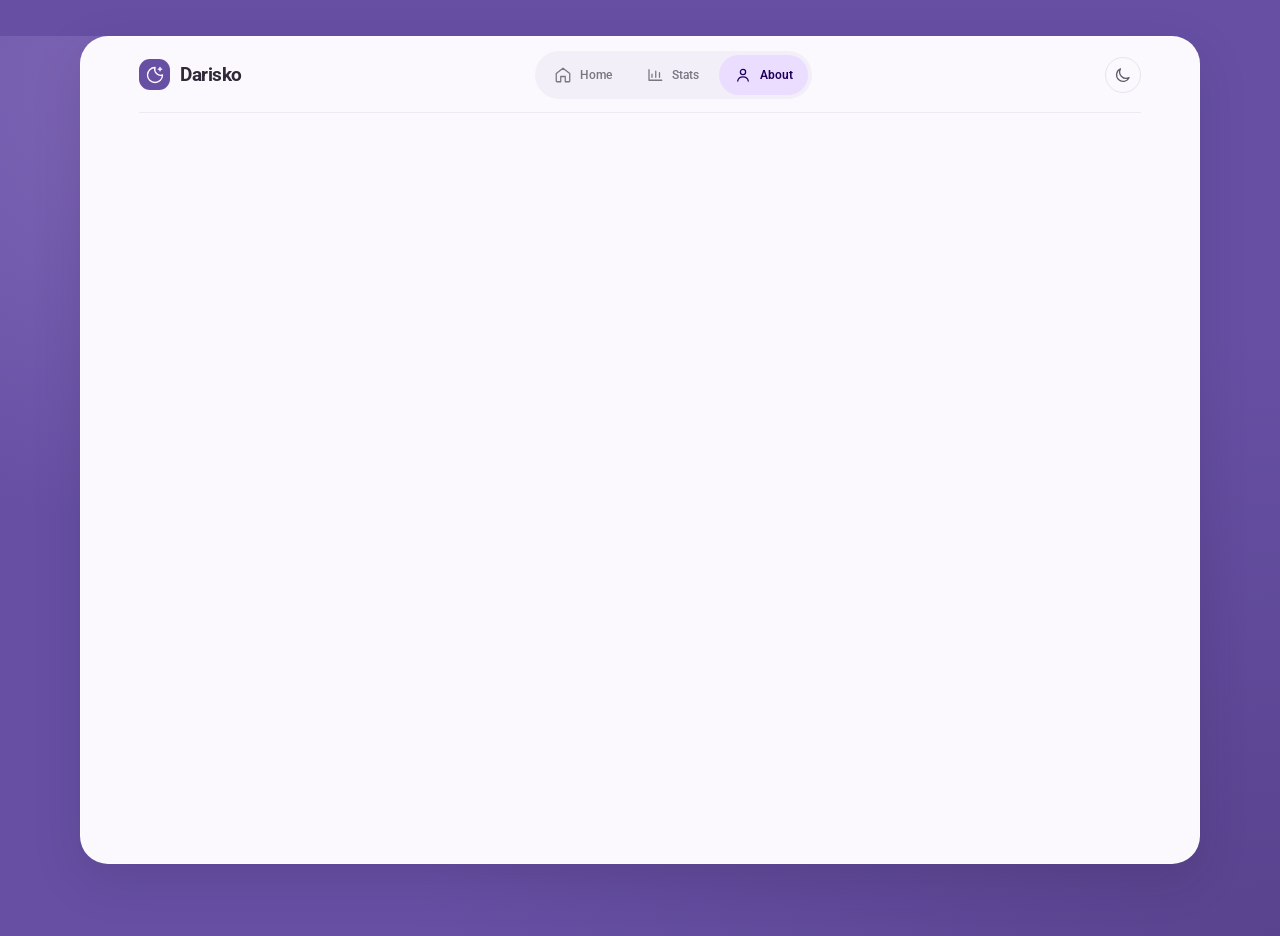
==== commit 6be9baf1: "Organize site assets and clear About page" ====
--- a/about.html
+++ b/about.html
@@ -3,84 +3,38 @@
   <head>
     <meta charset="UTF-8" />
     <meta name="viewport" content="width=device-width, initial-scale=1.0" />
-    <meta name="theme-color" content="#f3f5f2" />
-    <meta name="description" content="A personal page for Darisko." />
+    <meta name="theme-color" content="#6750a4" />
     <title>About — Darisko</title>
     <link rel="preconnect" href="https://fonts.googleapis.com" />
     <link rel="preconnect" href="https://fonts.gstatic.com" crossorigin />
-    <link href="https://fonts.googleapis.com/css2?family=Inter:wght@400;500;600;700&display=swap" rel="stylesheet" />
-    <link rel="stylesheet" href="about.css" />
-    <script src="discord.js" defer></script>
+    <link href="https://fonts.googleapis.com/css2?family=Roboto:wght@400;500;600;700&family=Roboto+Flex:wght@400;500;600;700&display=swap" rel="stylesheet" />
+    <script>
+      try {
+        const savedTheme = localStorage.getItem("daylight-theme");
+        const prefersDark = window.matchMedia("(prefers-color-scheme: dark)").matches;
+        if (savedTheme === "dark" || (!savedTheme && prefersDark)) document.documentElement.dataset.theme = "dark";
+      } catch {}
+    </script>
+    <link rel="stylesheet" href="assets/css/style.css" />
+    <script src="assets/js/main.js" defer></script>
   </head>
-  <body class="about-body">
-    <main class="profile-page">
-      <header class="profile-nav">
-        <a class="profile-brand" href="index.html" aria-label="Darisko home"><span class="brand-glyph">d<span>.</span></span><span>DARISKO</span></a>
-        <nav class="profile-menu" aria-label="Main navigation">
-          <a href="index.html"><svg viewBox="0 0 24 24" aria-hidden="true"><path d="m3 10 9-7 9 7v10a1 1 0 0 1-1 1h-5v-7H9v7H4a1 1 0 0 1-1-1z"/></svg><span>Home</span></a>
-          <a href="stats.html"><svg viewBox="0 0 24 24" aria-hidden="true"><path d="M4 19V5m0 14h17M8 15v-4m5 4V7m5 8V9"/></svg><span>Stats</span></a>
-          <a class="current" href="about.html" aria-current="page"><svg viewBox="0 0 24 24" aria-hidden="true"><circle cx="12" cy="8" r="3.5"/><path d="M5 20c.5-3.4 3.2-5.5 7-5.5s6.5 2.1 7 5.5"/></svg><span>About</span></a>
+  <body>
+    <main class="dashboard">
+      <header class="topbar">
+        <a class="brand" href="index.html" aria-label="Darisko dashboard">
+          <span class="brand-icon" aria-hidden="true"><svg viewBox="0 0 24 24"><path d="M12 3a9 9 0 1 0 9 9 7.2 7.2 0 0 1-9-9Z"/><path d="M18 3v4m-2-2h4"/></svg></span>
+          <span>Darisko</span>
+        </a>
+        <nav class="primary-nav" aria-label="Main navigation">
+          <a class="nav-item" href="index.html"><svg viewBox="0 0 24 24" aria-hidden="true"><path d="m3 10 9-7 9 7v10a1 1 0 0 1-1 1h-5v-7H9v7H4a1 1 0 0 1-1-1z"/></svg><span>Home</span></a>
+          <a class="nav-item" href="stats.html"><svg viewBox="0 0 24 24" aria-hidden="true"><path d="M4 19V5m0 14h17M8 15v-4m5 4V7m5 8V9"/></svg><span>Stats</span></a>
+          <a class="nav-item active" href="about.html" aria-current="page"><svg viewBox="0 0 24 24" aria-hidden="true"><circle cx="12" cy="8" r="3.5"/><path d="M5 20c.5-3.4 3.2-5.5 7-5.5s6.5 2.1 7 5.5"/></svg><span>About</span></a>
         </nav>
+        <button class="theme-toggle" id="themeToggle" type="button" aria-label="Switch to dark mode" title="Switch to dark mode" aria-pressed="false">
+          <svg class="moon-icon" viewBox="0 0 24 24" aria-hidden="true"><path d="M20.1 15.4A8.5 8.5 0 0 1 8.6 3.9 8.7 8.7 0 1 0 20.1 15.4Z"/></svg>
+          <svg class="sun-icon" viewBox="0 0 24 24" aria-hidden="true"><circle cx="12" cy="12" r="4"/><path d="M12 2v2m0 16v2M4.93 4.93l1.42 1.42m11.3 11.3 1.42 1.42M2 12h2m16 0h2M4.93 19.07l-1.42 1.42m11.3-11.3 1.42-1.42"/></svg>
+        </button>
       </header>
-
-      <div class="about-layout">
-      <section class="profile-card" aria-labelledby="profileName">
-        <div class="profile-topline"><span class="profile-label"><i></i> PERSONAL PAGE</span><span class="profile-index">01 / ABOUT</span></div>
-        <div class="profile-center">
-          <div class="avatar-wrap"><div class="avatar-halo" aria-hidden="true"></div><svg class="music-squiggle" id="musicSquiggle" viewBox="0 0 180 180" aria-hidden="true"><defs><linearGradient id="musicWaveGradient" x1="0" y1="0" x2="1" y2="1"><stop offset="0" stop-color="#63a878"/><stop offset=".48" stop-color="#e5f3e7"/><stop offset="1" stop-color="#2e8b58"/></linearGradient></defs><path id="musicSquigglePath"/></svg><div class="avatar" id="profileAvatar" role="img" aria-label="Darisko profile picture"><img class="avatar-image" id="discordAvatar" alt="" hidden /><span class="avatar-fallback" id="avatarFallback" aria-hidden="true">D<span>.</span></span></div></div>
-          <p class="profile-kicker">ABOUT ME</p>
-          <h1 id="profileName">Darisko</h1>
-          <p class="profile-bio">A little more about me<br />coming soon.</p>
-          <section class="discord-presence" id="discordPresence" data-state="loading" aria-label="Discord presence" aria-busy="true">
-            <div class="presence-heading">
-              <span class="presence-state-dot" aria-hidden="true"></span>
-              <span class="presence-status" id="discordStatus">Connecting to Discord</span>
-              <span class="presence-live" id="discordLive">CONNECTING</span>
-            </div>
-            <p class="presence-hint"><span id="discordHint">Checking live presence</span> <a id="lanyardJoin" href="https://discord.gg/lanyard" target="_blank" rel="noopener noreferrer" hidden>Join Lanyard</a></p>
-            <div class="activity-row" id="activityRow" hidden>
-              <span class="activity-icon" aria-hidden="true"><svg viewBox="0 0 24 24"><path d="M8 5v14l11-7Z"/></svg></span>
-              <span class="activity-copy"><small id="activityLabel">ACTIVITY</small><strong id="activityName"></strong><span id="activityDetails"></span></span>
-            </div>
-          </section>
-          <div class="profile-divider"><span></span><i>·</i><span></span></div>
-          <p class="links-label">FIND YOUR WAY</p>
-          <div class="profile-links">
-            <a class="profile-link" href="index.html"><span class="link-icon home-link-icon" aria-hidden="true"><svg viewBox="0 0 24 24"><path d="m3 10 9-7 9 7v10a1 1 0 0 1-1 1h-6v-7h-4v7H4a1 1 0 0 1-1-1Z"/></svg></span><span><strong>Dashboard</strong><small>Back to home</small></span><b aria-hidden="true">↗</b></a>
-            <a class="profile-link" href="stats.html"><span class="link-icon stats-link-icon" aria-hidden="true"><svg viewBox="0 0 24 24"><path d="M4 19V5m0 14h17M8 15v-4m5 4V7m5 8V9"/></svg></span><span><strong>Stats</strong><small>Things I'm tracking</small></span><b aria-hidden="true">↗</b></a>
-          </div>
-        </div>
-        <div class="profile-bottomline"><span>MADE OF LITTLE THINGS</span><span>DK · 2026</span></div>
-      </section>
-
-      <section class="music-player" aria-label="Spotify music player">
-        <div class="music-player-heading">
-          <div><p class="music-overline">LISTENING STATUS</p><h2>Now playing</h2></div>
-          <span class="music-source"><i></i> SPOTIFY</span>
-        </div>
-        <div class="spotify-row" id="spotifyRow" data-state="idle" aria-label="Spotify player" aria-live="polite">
-          <div class="spotify-artwork">
-            <img class="spotify-art" id="spotifyArt" alt="" hidden />
-            <span class="spotify-art-placeholder" id="spotifyPlaceholder" aria-hidden="true"><svg viewBox="0 0 24 24"><path d="M9 18V5l11-2v13M9 18a3 3 0 1 1-2-2.83M20 16a3 3 0 1 1-2-2.83M9 8l11-2"/></svg><small>ALBUM ART</small></span>
-
-          </div>
-          <div class="spotify-copy">
-            <small id="spotifyEyebrow">WAITING FOR MUSIC</small>
-            <strong id="spotifySong">Nothing playing</strong>
-            <span id="spotifyArtist">Your current track will appear here.</span>
-            <span id="spotifyAlbum" class="spotify-album" hidden></span>
-            <span class="spotify-progress" id="spotifyProgress" hidden>
-              <svg class="spotify-wave" id="spotifyProgressTrack" viewBox="0 0 300 14" preserveAspectRatio="none" role="progressbar" aria-label="Spotify track progress" aria-valuemin="0" aria-valuemax="100" aria-valuenow="0"><path class="wave-track" d="M1 7H299"/><path class="wave-fill" id="spotifyProgressFill" pathLength="100" d="M1 7 C6 7 6 3.4 12 3.4 S18 10.6 24 10.6 S30 3.4 36 3.4 S42 10.6 48 10.6 S54 3.4 60 3.4 S66 10.6 72 10.6 S78 3.4 84 3.4 S90 10.6 96 10.6 S102 3.4 108 3.4 S114 10.6 120 10.6 S126 3.4 132 3.4 S138 10.6 144 10.6 S150 3.4 156 3.4 S162 10.6 168 10.6 S174 3.4 180 3.4 S186 10.6 192 10.6 S198 3.4 204 3.4 S210 10.6 216 10.6 S222 3.4 228 3.4 S234 10.6 240 10.6 S246 3.4 252 3.4 S258 10.6 264 10.6 S270 3.4 276 3.4 S282 10.6 288 10.6 S294 7 299 7"/></svg>
-              <span class="spotify-times"><span id="spotifyElapsed">0:00</span><span id="spotifyDuration">--:--</span></span>
-            </span>
-          </div>
-          <a class="spotify-open" id="spotifyOpen" href="https://open.spotify.com" target="_blank" rel="noopener noreferrer" hidden><span>Listen on Spotify</span><b aria-hidden="true">↗</b></a>
-        </div>
-        <div class="music-player-footer"><span><i></i> LIVE PRESENCE</span><span>Playback is controlled in Spotify</span></div>
-      </section>
-      </div>
-
-      <footer class="profile-footer"><span>JUST A LITTLE CORNER OF THE WEB</span><span class="footer-dots"><i></i><i></i><i></i></span></footer>
     </main>
   </body>
 </html>
--- a/assets/css/style.css
+++ b/assets/css/style.css
@@ -0,0 +1,88 @@
+:root{font-family:Roboto,"Roboto Flex",Arial,sans-serif;color:#211d28;background:#6750a4;font-synthesis:none;text-rendering:optimizeLegibility;--primary:#6750a4;--on-primary:#fff;--surface:#fff;--surface-soft:#f7f3fc;--surface-low:#f3eff8;--outline:#e7e0ec;--muted:#797581;--ink:#211d28;--shadow:0 16px 48px rgba(37,25,57,.16)}
+*{box-sizing:border-box}html{min-width:320px;min-height:100%;scroll-behavior:smooth}body{min-height:100vh;margin:0;background:radial-gradient(ellipse at 16% 5%,#8068b7 0,transparent 37%),radial-gradient(ellipse at 100% 100%,#59438e 0,transparent 48%),#6750a4;color:var(--ink);-webkit-font-smoothing:antialiased}button,a,input{font:inherit}button:focus-visible,a:focus-visible,input:focus-visible{outline:3px solid #c9b9ff;outline-offset:3px}.dashboard{width:min(100% - 48px,1120px);min-height:calc(100vh - 72px);margin:36px auto;padding:0 58px;border:1px solid rgba(255,255,255,.5);border-radius:28px;background:#fbf9fd;box-shadow:var(--shadow);display:flex;flex-direction:column}.topbar{height:76px;display:flex;align-items:center;justify-content:space-between;border-bottom:1px solid #eee9f2}.brand{display:inline-flex;align-items:center;gap:10px;color:#302a38;text-decoration:none;font-size:19px;font-weight:700;letter-spacing:-.5px}.brand-icon{display:grid;place-items:center;width:31px;height:31px;border-radius:11px;background:var(--primary);color:white}.brand-icon svg{width:20px;fill:none;stroke:currentColor;stroke-width:1.6;stroke-linecap:round;stroke-linejoin:round}.topbar-right{display:flex;align-items:center;gap:14px}.workspace-label{color:#817b88;font-size:12px}.profile{width:34px;height:34px;border:0;border-radius:50%;background:#e9e0f3;color:#564475;font-size:13px;font-weight:700;cursor:pointer}.welcome{padding:54px 0 24px}.overline{margin:0 0 10px;color:#8c819b;font-size:10px;font-weight:700;letter-spacing:1.4px}.welcome h1{margin:0;font-size:clamp(28px,4vw,42px);font-weight:500;letter-spacing:-1.4px;line-height:1.15;color:#30293a}.subtitle{margin:12px 0 0;color:#797581;font-size:14px;line-height:1.6}.empty-card{position:relative;min-height:412px;display:flex;flex-direction:column;align-items:center;justify-content:center;padding:38px 24px 42px;overflow:hidden;border:1px solid #ebe5f1;border-radius:24px;background:linear-gradient(145deg,#fff 10%,#fcfaff 100%);text-align:center}.empty-card:before,.empty-card:after{position:absolute;width:220px;height:220px;border-radius:50%;background:#f6f1fb;content:""}.empty-card:before{top:-151px;left:-86px}.empty-card:after{right:-151px;bottom:-167px;width:280px;height:280px;background:#f8f4fb}.empty-illustration{position:relative;z-index:1;width:120px;height:102px;margin-bottom:23px}.illustration-sun{position:absolute;top:0;right:15px;width:54px;height:54px;border-radius:50%;background:#f3eafc}.illustration-card{position:absolute;display:grid;align-content:center;gap:9px;width:66px;height:76px;border:1px solid #ded4eb;border-radius:15px;background:#fff;box-shadow:0 5px 14px #3324450c;transform:rotate(-9deg)}.card-back{top:20px;left:17px;background:#f4effa}.card-front{top:20px;left:38px;transform:rotate(7deg)}.card-front i{width:31px;height:4px;margin-left:13px;border-radius:4px;background:#e9e1f1}.card-front i:first-child{width:19px;background:#c0aed8}.illustration-star{position:absolute;color:#9b85ba}.star-one{top:39px;right:0;font-size:18px}.star-two{bottom:3px;left:16px;font-size:16px}.empty-card>.overline{position:relative;z-index:1;margin-bottom:8px}.empty-card h2{position:relative;z-index:1;margin:0;color:#302a37;font-size:23px;font-weight:500;letter-spacing:-.4px}.empty-copy{position:relative;z-index:1;max-width:360px;margin:9px 0 22px;color:#77727e;font-size:13px;line-height:1.6}.button{min-height:42px;display:inline-flex;align-items:center;justify-content:center;gap:9px;padding:0 18px;border:0;border-radius:14px;font-size:13px;font-weight:600;letter-spacing:.1px;cursor:pointer;transition:background .16s,box-shadow .16s,transform .16s}.button:hover{transform:translateY(-1px)}.button-filled{background:var(--primary);color:var(--on-primary);box-shadow:0 2px 5px #4a397729}.button-filled:hover{background:#59458f;box-shadow:0 4px 12px #4a39772a}.button-tonal{background:#eee8f5;color:#554575}.button-tonal:hover{background:#e7def0}.button-icon{font-size:19px;font-weight:400;line-height:1}.footer{display:flex;justify-content:center;align-items:center;gap:7px;margin-top:auto;padding:26px 0 23px;color:#98929d;font-size:11px}.footer-sparkle{color:#a591c1;font-size:14px}.project-list{padding:24px 0}.project-list[hidden]{display:none}.project-items{display:grid;grid-template-columns:repeat(auto-fill,minmax(220px,1fr));gap:12px;margin-bottom:16px}.project-item{display:flex;align-items:center;gap:12px;min-height:74px;padding:15px;border:1px solid #ebe5f1;border-radius:16px;background:#fff}.project-item-icon{display:grid;place-items:center;width:38px;height:38px;border-radius:12px;background:#efe9f6;color:#705a96}.project-item-name{font-size:13px;font-weight:600;color:#383241}.modal-scrim{position:fixed;inset:0;z-index:5;display:grid;place-items:center;padding:20px;background:#21172f66;backdrop-filter:blur(3px)}.modal-scrim[hidden]{display:none}.dialog{position:relative;width:min(100%,400px);padding:29px;border:1px solid #eee8f2;border-radius:24px;background:#fbf9fd;box-shadow:0 24px 70px #20172e35}.close-button{position:absolute;top:15px;right:16px;width:34px;height:34px;border:0;border-radius:50%;background:transparent;color:#6e6875;font-size:23px;cursor:pointer}.close-button:hover{background:#f0ecf3}.dialog h2{margin:0;color:#302a38;font-size:24px;font-weight:500;letter-spacing:-.5px}.dialog-copy{margin:8px 0 23px;color:#797581;font-size:13px}.dialog label{display:block;margin-bottom:7px;color:#5f5966;font-size:12px;font-weight:600}.dialog input{width:100%;height:46px;padding:0 13px;border:1px solid #d9d2e0;border-radius:12px;background:#fff;color:var(--ink);font-size:14px}.dialog input::placeholder{color:#aaa4ae}.dialog input:focus{border-color:var(--primary);outline:2px solid #6750a433;outline-offset:1px}.dialog-actions{display:flex;justify-content:flex-end;gap:9px;margin-top:22px}.dialog-actions .button{min-height:40px;font-size:12px}.toast{position:fixed;z-index:10;bottom:22px;left:50%;padding:12px 18px;border-radius:12px;background:#342a43;color:#fff;font-size:12px;opacity:0;pointer-events:none;transform:translate(-50%,10px);transition:opacity .18s,transform .18s}.toast.show{opacity:1;transform:translate(-50%,0)}
+@media(max-width:650px){.dashboard{width:calc(100% - 24px);min-height:calc(100vh - 24px);margin:12px auto;padding:0 20px;border-radius:23px}.topbar{height:66px}.workspace-label{max-width:130px;font-size:10px}.topbar-right{gap:10px}.welcome{padding:43px 0 23px}.welcome h1{max-width:420px;font-size:32px}.subtitle{max-width:360px;font-size:13px}.empty-card{min-height:370px;padding:30px 18px;border-radius:20px}.empty-card h2{font-size:21px}.empty-copy{font-size:12px}.footer{font-size:10px}}
+@media(max-width:380px){.dashboard{padding:0 14px}.brand{font-size:17px}.welcome h1{font-size:28px}.empty-card{min-height:345px}.project-items{grid-template-columns:1fr}}
+@media(prefers-reduced-motion:reduce){*,*::before,*::after{scroll-behavior:auto!important;transition:none!important}}
+
+/* Material 3 app menu and destination tiles */
+.topbar{gap:24px}
+.primary-nav{height:48px;display:flex;align-items:center;gap:4px;padding:4px;border-radius:999px;background:var(--surface-low)}
+.nav-item{min-width:84px;height:40px;display:inline-flex;align-items:center;justify-content:center;gap:8px;padding:0 15px;border-radius:999px;color:var(--muted);font-size:12px;font-weight:500;text-decoration:none;transition:background .2s,color .2s,transform .2s}
+.nav-item svg{width:18px;height:18px;fill:none;stroke:currentColor;stroke-width:1.7;stroke-linecap:round;stroke-linejoin:round}
+.nav-item:hover{background:#6750a414;color:var(--ink)}
+.nav-item.active{background:#eaddff;color:#21005d;font-weight:600}
+.theme-toggle{border:0;background:var(--surface-low);color:var(--ink)}
+.theme-toggle:hover{background:#6750a41c}
+.home-card{min-height:420px;border-radius:28px;background:var(--surface-soft);border-color:var(--outline)}
+.home-card:before,.home-card:after{background:#6750a40b}
+.destination-list{gap:14px;width:min(100%,520px)}
+.destination-card{min-height:88px;padding:14px 16px;border:1px solid var(--outline);border-radius:20px;background:var(--surface);color:var(--ink);box-shadow:0 1px 2px #00000008;transition:transform .22s cubic-bezier(.2,.8,.2,1),border-color .2s,background .2s,box-shadow .2s}
+.destination-card:hover{transform:translateY(-2px);border-color:#6750a455;background:var(--surface);box-shadow:0 5px 15px #34264b14}
+.destination-card:active{transform:scale(.98)}
+.destination-icon{width:46px;height:46px;border-radius:16px;background:#eaddff;color:#4f378b}
+.about-icon{background:#f4dded;color:#633b55}
+.destination-copy strong{font-size:14px;font-weight:600;letter-spacing:.1px}
+.destination-copy small{color:var(--muted);font-size:11px}
+.destination-arrow{width:30px;height:30px;display:grid;place-items:center;border-radius:50%;background:var(--surface-low);color:var(--ink);font-size:17px;transition:background .2s,transform .2s}
+.destination-card:hover .destination-arrow{background:#eaddff;transform:translateX(2px)}
+:root[data-theme="dark"] .nav-item.active{background:#4f378b;color:#f6edff}
+:root[data-theme="dark"] .destination-icon{background:#4f378b;color:#eaddff}
+:root[data-theme="dark"] .about-icon{background:#633b55;color:#f5d9eb}
+:root[data-theme="dark"] .destination-card:hover .destination-arrow{background:#4f378b}
+@media(max-width:760px){.topbar{gap:12px}.primary-nav{gap:0}.nav-item{min-width:0;padding:0 11px}}
+@media(max-width:600px){.topbar{height:auto;min-height:66px;flex-wrap:wrap;padding:10px 0}.topbar .brand{margin-right:auto}.primary-nav{order:3;width:100%;height:44px;justify-content:center;margin:0 auto 2px}.nav-item{height:36px;flex:1;max-width:140px}.topbar-right{gap:7px}.workspace-label{display:none}}
+@media(max-width:380px){.nav-item{gap:5px;padding:0 8px;font-size:11px}.nav-item svg{width:16px;height:16px}}
+
+.theme-toggle{width:36px;height:36px;display:grid;place-items:center;padding:0;border:1px solid #e8e2ed;border-radius:50%;background:transparent;color:#635b6b;cursor:pointer;transition:background .18s,border-color .18s,color .18s}.theme-toggle:hover{background:#f0ecf4}.theme-toggle svg{width:18px;height:18px;fill:none;stroke:currentColor;stroke-width:1.7;stroke-linecap:round;stroke-linejoin:round}.theme-toggle .sun-icon{display:none}
+
+:root[data-theme="dark"]{color-scheme:dark;--primary:#d0bcff;--on-primary:#38275d;--surface:#211f26;--surface-soft:#292630;--surface-low:#25232b;--outline:#48454f;--muted:#c9c3ce;--ink:#e6e0e9;--shadow:0 18px 54px rgba(0,0,0,.34)}
+:root[data-theme="dark"] body{background:radial-gradient(ellipse at 16% 5%,#42335b 0,transparent 38%),radial-gradient(ellipse at 100% 100%,#2c2140 0,transparent 48%),#19151f;color:var(--ink)}
+:root[data-theme="dark"] .dashboard{border-color:#413b49;background:#211f26}
+:root[data-theme="dark"] .topbar{border-color:#393640}
+:root[data-theme="dark"] .brand,:root[data-theme="dark"] .welcome h1,:root[data-theme="dark"] .empty-card h2,:root[data-theme="dark"] .dialog h2{color:#f0ebf4}
+:root[data-theme="dark"] .brand-icon{background:#d0bcff;color:#38275d}
+:root[data-theme="dark"] .workspace-label,:root[data-theme="dark"] .subtitle,:root[data-theme="dark"] .empty-copy,:root[data-theme="dark"] .dialog-copy{color:#c4bdca}
+:root[data-theme="dark"] .profile{background:#4a4058;color:#f0e6ff}
+:root[data-theme="dark"] .overline{color:#b9a8d1}
+:root[data-theme="dark"] .empty-card{border-color:#413b49;background:linear-gradient(145deg,#292630 10%,#24212b 100%)}
+:root[data-theme="dark"] .empty-card:before{background:#332a40}
+:root[data-theme="dark"] .empty-card:after{background:#2d2934}
+:root[data-theme="dark"] .illustration-sun{background:#3b304b}
+:root[data-theme="dark"] .illustration-card{border-color:#51475e;background:#292630;box-shadow:0 5px 14px #0002}
+:root[data-theme="dark"] .card-back{background:#302a39}
+:root[data-theme="dark"] .card-front i{background:#484050}
+:root[data-theme="dark"] .card-front i:first-child{background:#b19acf}
+:root[data-theme="dark"] .illustration-star,:root[data-theme="dark"] .footer-sparkle{color:#ceb8ef}
+:root[data-theme="dark"] .button-filled{background:#d0bcff;color:#38275d;box-shadow:none}
+:root[data-theme="dark"] .button-filled:hover{background:#e0d2ff;box-shadow:0 3px 10px #0003}
+:root[data-theme="dark"] .button-tonal{background:#494153;color:#e6dcf5}
+:root[data-theme="dark"] .button-tonal:hover{background:#554b60}
+:root[data-theme="dark"] .footer{color:#aaa3b0}
+:root[data-theme="dark"] .project-item{border-color:#403b46;background:#292630}
+:root[data-theme="dark"] .project-item-icon{background:#40364e;color:#d0bcff}
+:root[data-theme="dark"] .project-item-name{color:#e8e2ec}
+:root[data-theme="dark"] .modal-scrim{background:#0009}
+:root[data-theme="dark"] .dialog{border-color:#48434f;background:#26232c;box-shadow:0 24px 70px #0007}
+:root[data-theme="dark"] .close-button{color:#d0cad5}
+:root[data-theme="dark"] .close-button:hover{background:#39343f}
+:root[data-theme="dark"] .dialog label{color:#d4ced9}
+:root[data-theme="dark"] .dialog input{border-color:#5b5562;background:#1d1b22;color:#f0ebf4}
+:root[data-theme="dark"] .dialog input::placeholder{color:#928b98}
+:root[data-theme="dark"] .dialog input:focus{border-color:#d0bcff;outline-color:#d0bcff55}
+:root[data-theme="dark"] .theme-toggle{border-color:#514b58;color:#e6daff}
+:root[data-theme="dark"] .theme-toggle:hover{background:#35303d}
+:root[data-theme="dark"] .theme-toggle .moon-icon{display:none}
+:root[data-theme="dark"] .theme-toggle .sun-icon{display:block}
+
+.home-card{min-height:400px}.destination-list{position:relative;z-index:1;display:grid;grid-template-columns:repeat(2,minmax(0,1fr));gap:12px;width:min(100%,460px)}.destination-card{min-height:82px;display:flex;align-items:center;gap:12px;padding:13px;border:1px solid #e8e1ed;border-radius:17px;background:#fff;color:#322d39;text-align:left;text-decoration:none;transition:transform .18s,border-color .18s,background .18s}.destination-card:hover{transform:translateY(-2px);border-color:#cfc1de;background:#fdfbff}.destination-icon{display:grid;place-items:center;width:42px;height:42px;flex:0 0 auto;border-radius:14px;background:#f0eaf7;color:#6f5895}.destination-icon svg,.placeholder-icon svg{width:21px;height:21px;fill:none;stroke:currentColor;stroke-width:1.7;stroke-linecap:round;stroke-linejoin:round}.about-icon{background:#f7eee8;color:#9c7157}.destination-copy{display:grid;gap:4px;min-width:0;flex:1}.destination-copy strong{font-size:13px;font-weight:600}.destination-copy small{color:#817b88;font-size:10px}.destination-arrow{color:#89799b;font-size:19px}.subpage-dashboard .topbar{flex:0 0 auto}.subpage-content{flex:1;padding:43px 0 28px}.back-link{display:inline-flex;align-items:center;gap:8px;margin-bottom:31px;color:#6e5b8a;font-size:12px;font-weight:500;text-decoration:none}.back-link:hover{text-decoration:underline}.back-link span{font-size:17px}.subpage-content h1{margin:0;color:#30293a;font-size:clamp(30px,4vw,42px);font-weight:500;letter-spacing:-1.2px}.subpage-content>.subtitle{max-width:500px;margin:10px 0 27px}.placeholder-card{min-height:210px;display:flex;flex-direction:column;align-items:center;justify-content:center;padding:26px;border:1px dashed #ded6e7;border-radius:20px;background:linear-gradient(145deg,#fff,#fcfaff);text-align:center}.placeholder-icon{display:grid;place-items:center;width:48px;height:48px;margin-bottom:13px;border-radius:16px;background:#f0eaf7;color:#705a96}.about-placeholder-icon{background:#f7eee8;color:#9c7157}.placeholder-card h2{margin:0;color:#403949;font-size:17px;font-weight:500}.placeholder-card p{margin:8px 0 0;color:#817b88;font-size:12px;line-height:1.6}.subpage-dashboard .footer{flex:0 0 auto}
+:root[data-theme="dark"] .destination-card{border-color:#48434f;background:#292630;color:#f0ebf4}
+:root[data-theme="dark"] .destination-card:hover{border-color:#74668a;background:#302c37}
+:root[data-theme="dark"] .destination-icon{background:#40364e;color:#d0bcff}
+:root[data-theme="dark"] .about-icon,:root[data-theme="dark"] .about-placeholder-icon{background:#40342e;color:#e6b99d}
+:root[data-theme="dark"] .destination-copy small{color:#bbb4c1}
+:root[data-theme="dark"] .destination-arrow,:root[data-theme="dark"] .back-link{color:#d0bcff}
+:root[data-theme="dark"] .subpage-content h1,:root[data-theme="dark"] .placeholder-card h2{color:#f0ebf4}
+:root[data-theme="dark"] .placeholder-card{border-color:#514b58;background:linear-gradient(145deg,#292630,#24212b)}
+:root[data-theme="dark"] .placeholder-icon{background:#40364e;color:#d0bcff}
+:root[data-theme="dark"] .placeholder-card p{color:#c4bdca}
+@media(max-width:650px){.home-card{min-height:390px}.destination-list{grid-template-columns:1fr;width:min(100%,340px);gap:9px}.destination-card{min-height:72px}.subpage-content{padding-top:34px}.back-link{margin-bottom:28px}.placeholder-card{min-height:190px}}
